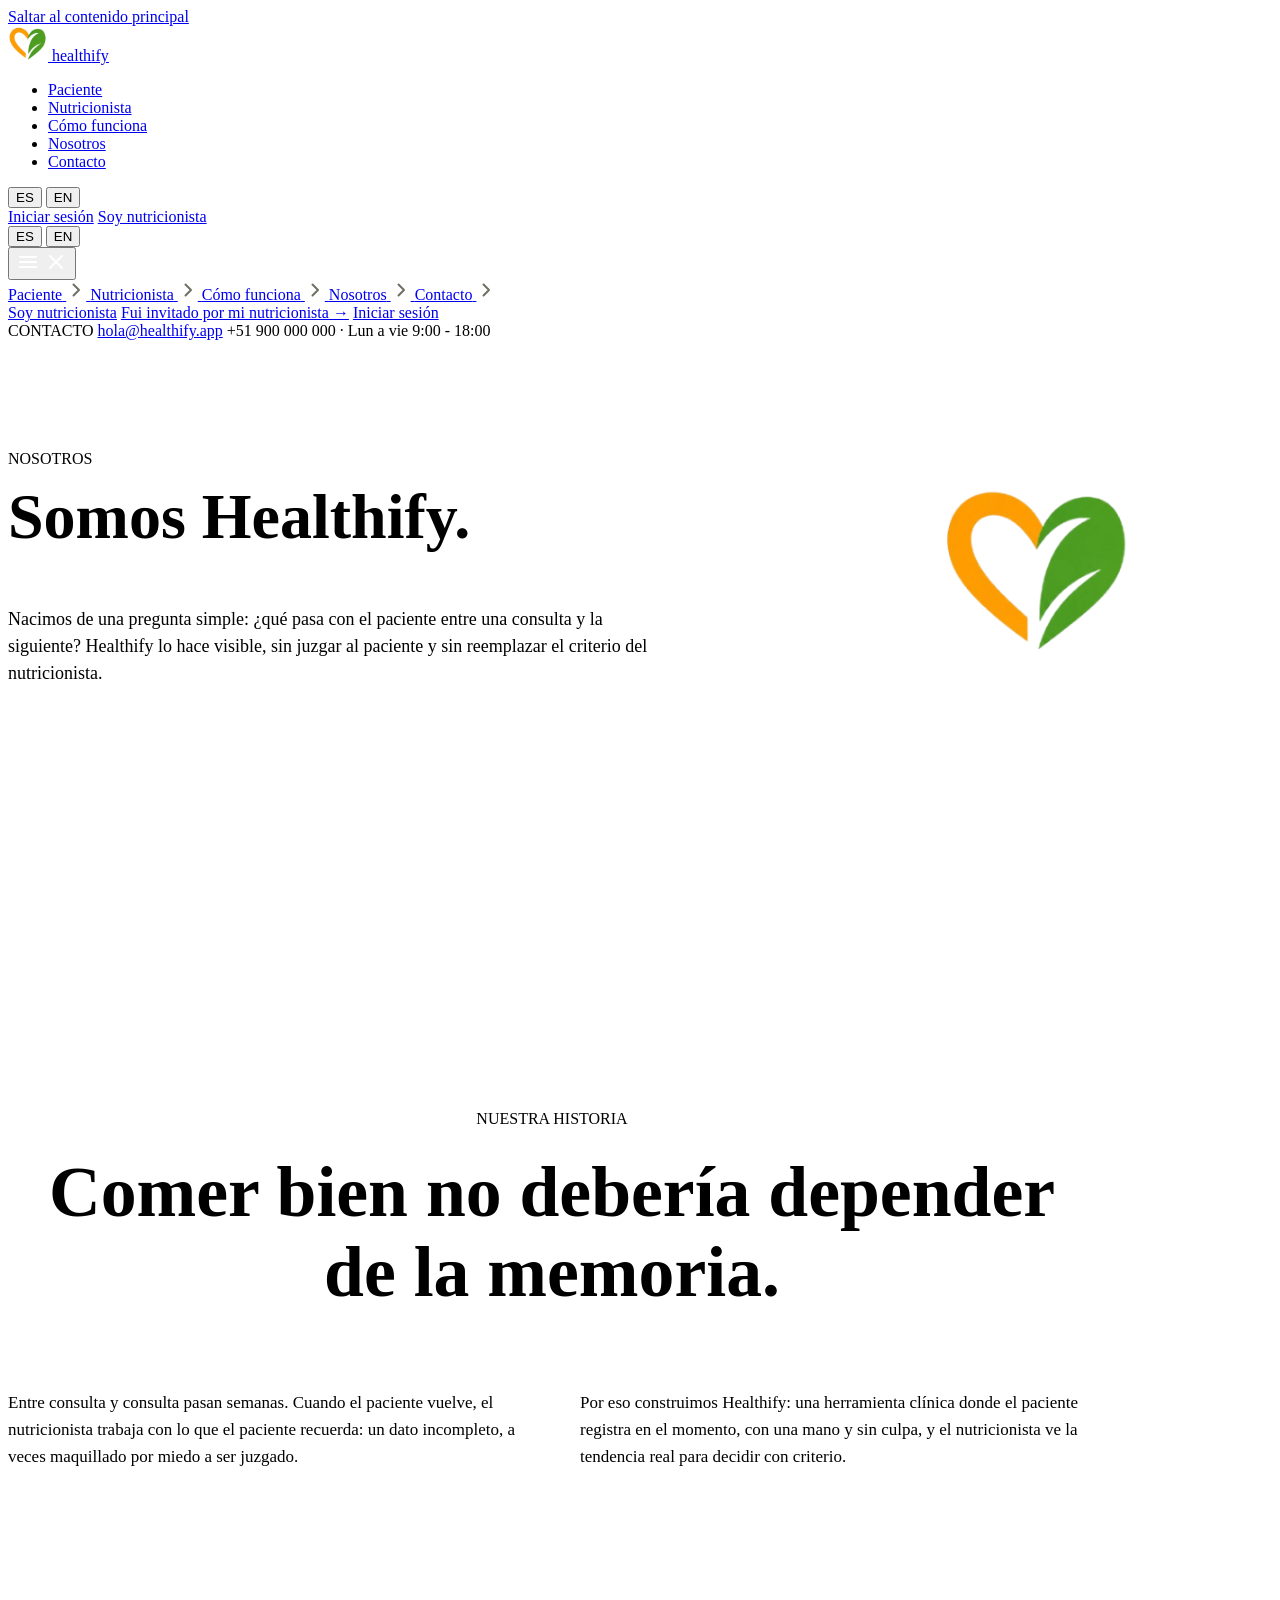
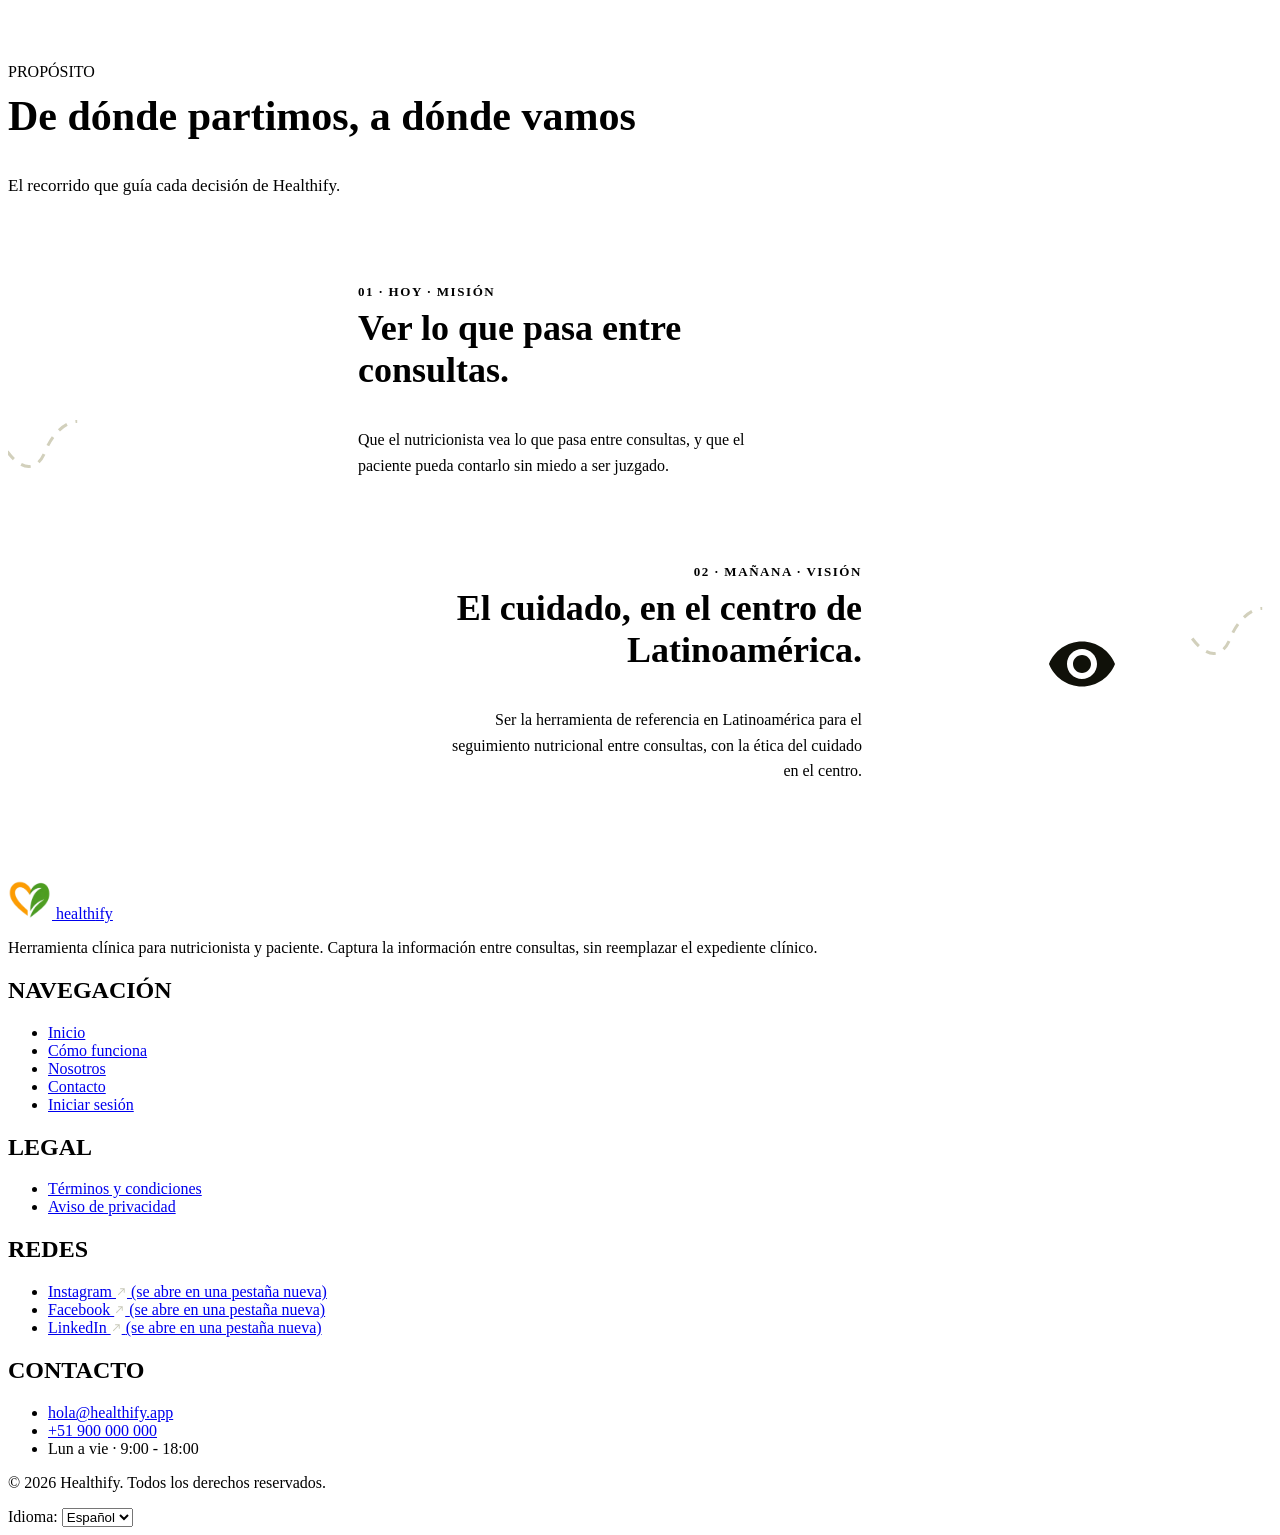
==== about-us.html @ 1eae4da4 "feat(about): add hero, story and purpose sections" ====
<!DOCTYPE html>
<html lang="es-419">
<head>
  <meta charset="UTF-8" />
  <meta name="viewport" content="width=device-width, initial-scale=1.0" />

  <title data-i18n="meta_title_about">Nosotros | Healthify</title>
  <meta name="description" content="Conoce Healthify: nuestra historia, misión, visión, los principios que nos guían y el equipo detrás de la herramienta de seguimiento nutricional entre consultas." />
  <meta name="keywords" content="Healthify, nutricionista, paciente, seguimiento nutricional, registro de comidas, registro por foto, autopesaje, expediente clínico, nutrición" />
  <meta name="author" content="Healthify Team" />
  <meta name="robots" content="index, follow" />
  <meta name="theme-color" content="#101109" />

  <meta property="og:title" content="Nosotros | Healthify" />
  <meta property="og:description" content="Conoce Healthify: nuestra historia, misión, visión, los principios que nos guían y el equipo detrás de la herramienta de seguimiento nutricional entre consultas." />
  <meta property="og:type" content="website" />
  <meta property="og:locale" content="es_419" />
  <meta property="og:locale:alternate" content="en_US" />
  <meta property="og:image" content="assets/images/og-image.jpg" />

  <meta name="twitter:card" content="summary_large_image" />
  <meta name="twitter:title" content="Nosotros | Healthify" />
  <meta name="twitter:description" content="Conoce Healthify: nuestra historia, misión, visión, los principios que nos guían y el equipo detrás de la herramienta de seguimiento nutricional entre consultas." />

  <link rel="icon" type="image/png" href="assets/images/favicon.png" />
  <link rel="preconnect" href="https://fonts.googleapis.com" />
  <link rel="preconnect" href="https://fonts.gstatic.com" crossorigin />
  <link rel="stylesheet" href="css/styles.css" />
</head>
<body class="page-about snap-page">

  <a class="skip-link" href="#main-content" data-i18n="skip_link">Saltar al contenido principal</a>

  <header class="site-header" role="banner">
    <nav class="navbar" aria-label="Navegación principal" data-i18n-aria="nav_main_aria">
      <div class="navbar__inner">
        <a class="brand" href="index.html" aria-label="Healthify, ir al inicio" data-i18n-aria="nav_home_aria">
          <img class="brand__logo" src="assets/images/logo.webp" alt="" width="40" height="35" />
          <span aria-hidden="true">health<span class="brand__accent">ify</span></span>
        </a>

        <div class="navbar__right">
          <ul class="navbar__links" role="list">
            <li><a href="index.html#paciente" data-i18n="nav_patient">Paciente</a></li>
            <li><a href="index.html#nutricionista" data-i18n="nav_nutritionist">Nutricionista</a></li>
            <li><a href="index.html#como-funciona" data-i18n="nav_how">Cómo funciona</a></li>
            <li><a href="about-us.html" class="active" aria-current="page" data-i18n="nav_about">Nosotros</a></li>
            <li><a href="contact.html" data-i18n="nav_contact">Contacto</a></li>
          </ul>
          <div class="lang-switch" role="group" aria-label="Idioma" data-i18n-aria="lang_switch_aria">
            <button class="lang-switch__opt" type="button" data-lang="es" lang="es" aria-pressed="true" aria-label="Español">ES</button>
            <button class="lang-switch__opt" type="button" data-lang="en" lang="en" aria-pressed="false" aria-label="English">EN</button>
          </div>
          <!-- TODO: replace href with the app login URL -->
          <a class="navbar__login" href="#iniciar-sesion" data-i18n="nav_login">Iniciar sesión</a>
          <a class="btn btn--primary btn--wide" href="contact.html?rol=nutricionista#formulario" data-i18n="nav_cta">Soy nutricionista</a>
        </div>

        <div class="lang-switch lang-switch--compact" role="group" aria-label="Idioma" data-i18n-aria="lang_switch_aria">
          <button class="lang-switch__opt" type="button" data-lang="es" lang="es" aria-pressed="true" aria-label="Español">ES</button>
          <button class="lang-switch__opt" type="button" data-lang="en" lang="en" aria-pressed="false" aria-label="English">EN</button>
        </div>

        <button class="navbar__toggle" type="button" aria-expanded="false" aria-controls="mobileMenu"
                aria-label="Abrir menú">
          <img class="icon-menu" src="assets/icons/menu.svg" alt="" width="24" height="24" />
          <img class="icon-close" src="assets/icons/close.svg" alt="" width="24" height="24" />
        </button>
      </div>
    </nav>

    <div class="mobile-menu" id="mobileMenu" aria-label="Menú de navegación" data-i18n-aria="menu_aria">
      <nav class="mobile-menu__nav">
        <a class="mobile-menu__link" href="index.html#paciente">
          <span data-i18n="nav_patient">Paciente</span>
          <img src="assets/icons/chevron-right.svg" alt="" width="20" height="20" />
        </a>
        <a class="mobile-menu__link" href="index.html#nutricionista">
          <span data-i18n="nav_nutritionist">Nutricionista</span>
          <img src="assets/icons/chevron-right.svg" alt="" width="20" height="20" />
        </a>
        <a class="mobile-menu__link" href="index.html#como-funciona">
          <span data-i18n="nav_how">Cómo funciona</span>
          <img src="assets/icons/chevron-right.svg" alt="" width="20" height="20" />
        </a>
        <a class="mobile-menu__link active" aria-current="page" href="about-us.html">
          <span data-i18n="nav_about">Nosotros</span>
          <img src="assets/icons/chevron-right.svg" alt="" width="20" height="20" />
        </a>
        <a class="mobile-menu__link" href="contact.html">
          <span data-i18n="nav_contact">Contacto</span>
          <img src="assets/icons/chevron-right.svg" alt="" width="20" height="20" />
        </a>
      </nav>

      <div class="mobile-menu__ctas">
        <a class="btn btn--primary btn--block" href="contact.html?rol=nutricionista#formulario" data-i18n="nav_cta">Soy nutricionista</a>
        <a class="btn btn--outline-light btn--block" href="index.html#paciente" data-i18n="nav_invited">Fui invitado por mi nutricionista →</a>
        <a class="btn btn--outline-light btn--block" href="#iniciar-sesion" data-i18n="nav_login">Iniciar sesión</a>
      </div>

      <div class="mobile-menu__spacer"></div>

      <div class="mobile-menu__contact">
        <span class="mobile-menu__contact-label" data-i18n="menu_contact">CONTACTO</span>
        <a class="mobile-menu__contact-email" href="mailto:hola@healthify.app">hola@healthify.app</a>
        <span class="mobile-menu__contact-meta" data-i18n="menu_contact_meta">+51 900 000 000 · Lun a vie 9:00 - 18:00</span>
      </div>
    </div>
  </header>

  <main id="main-content">

    <section class="page-hero about-hero snap-section" aria-labelledby="about-title">
      <div class="container">
        <span class="eyebrow eyebrow--lime" data-i18n="about_eyebrow">NOSOTROS</span>
        <h1 class="page-hero__title" id="about-title" data-i18n="about_title" data-i18n-html>Somos <span class="text-lime">Healthify.</span></h1>
        <p class="page-hero__lead" data-i18n="about_subtitle">Nacimos de una pregunta simple: ¿qué pasa con el paciente entre una consulta y la siguiente? Healthify lo hace visible, sin juzgar al paciente y sin reemplazar el criterio del nutricionista.</p>

        <div class="about-hero__visual" aria-hidden="true">
          <span class="circle about-hero__circle--lg"></span>
          <span class="circle about-hero__circle--sm"></span>
          <img class="about-hero__logo" src="assets/images/logo.webp" alt="" width="220" height="193" />
        </div>
      </div>
    </section>

    <section class="story snap-section" aria-labelledby="story-title">
      <div class="container story__inner">
        <span class="eyebrow" data-i18n="story_eyebrow">NUESTRA HISTORIA</span>
        <h2 class="story__title" id="story-title" data-i18n="story_title" data-i18n-html>Comer bien no debería depender de la <span class="text-green">memoria.</span></h2>
        <div class="story__text">
          <p data-i18n="story_p1">Entre consulta y consulta pasan semanas. Cuando el paciente vuelve, el nutricionista trabaja con lo que el paciente recuerda: un dato incompleto, a veces maquillado por miedo a ser juzgado.</p>
          <p data-i18n="story_p2">Por eso construimos Healthify: una herramienta clínica donde el paciente registra en el momento, con una mano y sin culpa, y el nutricionista ve la tendencia real para decidir con criterio.</p>
        </div>
      </div>
    </section>

    <section class="purpose snap-section" aria-labelledby="purpose-title">
      <div class="container">
        <span class="eyebrow" data-i18n="purpose_eyebrow">PROPÓSITO</span>
        <h2 class="purpose__title" id="purpose-title" data-i18n="purpose_title">De dónde partimos, a dónde vamos</h2>
        <p class="purpose__subtitle" data-i18n="purpose_subtitle">El recorrido que guía cada decisión de Healthify.</p>

        <div class="purpose__items">
          <article class="purpose-item purpose-item--mission">
            <div class="orbit orbit--mission" aria-hidden="true">
              <img class="orbit__path" src="assets/images/path-end.svg" alt="" width="72" height="48" />
              <span class="circle orbit__halo"></span>
              <span class="circle orbit__core"></span>
              <img class="orbit__icon" src="assets/icons/target.svg" alt="" width="72" height="72" />
              <span class="circle orbit__sat"></span>
              <span class="circle orbit__dot"></span>
            </div>
            <img class="purpose-item__illus-mobile" src="assets/images/mission.svg" alt="" width="150" height="150" />
            <div class="purpose-item__text">
              <span class="purpose-item__label" data-i18n="mission_label">01 · HOY · MISIÓN</span>
              <h3 data-i18n="mission_title">Ver lo que pasa entre consultas.</h3>
              <p data-i18n="mission_text">Que el nutricionista vea lo que pasa entre consultas, y que el paciente pueda contarlo sin miedo a ser juzgado.</p>
            </div>
          </article>

          <article class="purpose-item purpose-item--vision">
            <div class="purpose-item__text">
              <span class="purpose-item__label" data-i18n="vision_label">02 · MAÑANA · VISIÓN</span>
              <h3 data-i18n="vision_title">El cuidado, en el centro de Latinoamérica.</h3>
              <p data-i18n="vision_text">Ser la herramienta de referencia en Latinoamérica para el seguimiento nutricional entre consultas, con la ética del cuidado en el centro.</p>
            </div>
            <div class="orbit orbit--vision" aria-hidden="true">
              <img class="orbit__path" src="assets/images/path-end.svg" alt="" width="72" height="48" />
              <span class="circle orbit__halo"></span>
              <span class="circle orbit__core"></span>
              <img class="orbit__icon" src="assets/icons/eye.svg" alt="" width="72" height="72" />
              <span class="circle orbit__sat"></span>
              <span class="circle orbit__dot"></span>
              <span class="circle orbit__end"></span>
            </div>
            <img class="purpose-item__illus-mobile" src="assets/images/vision.svg" alt="" width="150" height="150" />
          </article>
        </div>
      </div>
    </section>


  <footer class="footer" role="contentinfo">
    <div class="container">
      <div class="footer__main">

        <div class="footer__brand">
          <a class="brand" href="index.html" aria-label="Healthify, ir al inicio" data-i18n-aria="nav_home_aria">
            <img class="brand__logo" src="assets/images/logo.webp" alt="" width="44" height="39" />
            <span aria-hidden="true">health<span class="brand__accent">ify</span></span>
          </a>
          <p class="footer__tagline" data-i18n="footer_tagline">Herramienta clínica para nutricionista y paciente. Captura la información entre consultas, sin reemplazar el expediente clínico.</p>
        </div>

        <nav class="footer__col" aria-labelledby="footer-nav-title">
          <h2 id="footer-nav-title" data-i18n="footer_nav">NAVEGACIÓN</h2>
          <ul role="list">
            <li><a href="index.html" data-i18n="footer_home">Inicio</a></li>
            <li><a href="index.html#como-funciona" data-i18n="nav_how">Cómo funciona</a></li>
            <li><a href="about-us.html" data-i18n="nav_about">Nosotros</a></li>
            <li><a href="contact.html" data-i18n="nav_contact">Contacto</a></li>
            <li><a href="#iniciar-sesion" data-i18n="nav_login">Iniciar sesión</a></li>
          </ul>
        </nav>

        <nav class="footer__col" aria-labelledby="footer-legal-title">
          <h2 id="footer-legal-title" data-i18n="footer_legal">LEGAL</h2>
          <ul role="list">
            <li><a href="terms.html" data-i18n="footer_terms">Términos y condiciones</a></li>
            <li><a href="terms.html#privacidad" data-i18n="footer_privacy">Aviso de privacidad</a></li>
          </ul>
        </nav>

        <div class="footer__col">
          <h2 id="footer-social-title" data-i18n="footer_social">REDES</h2>
          <ul role="list" aria-labelledby="footer-social-title">
            <li>
              <a href="https://www.instagram.com/" target="_blank" rel="noopener noreferrer">
                Instagram <img src="assets/icons/external.svg" alt="" width="11" height="11" />
                <span class="sr-only" data-i18n="new_tab">(se abre en una pestaña nueva)</span>
              </a>
            </li>
            <li>
              <a href="https://www.facebook.com/" target="_blank" rel="noopener noreferrer">
                Facebook <img src="assets/icons/external.svg" alt="" width="11" height="11" />
                <span class="sr-only" data-i18n="new_tab">(se abre en una pestaña nueva)</span>
              </a>
            </li>
            <li>
              <a href="https://www.linkedin.com/" target="_blank" rel="noopener noreferrer">
                LinkedIn <img src="assets/icons/external.svg" alt="" width="11" height="11" />
                <span class="sr-only" data-i18n="new_tab">(se abre en una pestaña nueva)</span>
              </a>
            </li>
          </ul>
        </div>

        <div class="footer__col">
          <h2 id="footer-contact-title" data-i18n="footer_contact">CONTACTO</h2>
          <ul role="list" aria-labelledby="footer-contact-title">
            <li><a href="mailto:hola@healthify.app">hola@healthify.app</a></li>
            <li><a href="tel:+51900000000">+51 900 000 000</a></li>
            <li class="is-muted" data-i18n="footer_hours">Lun a vie · 9:00 - 18:00</li>
          </ul>
        </div>

      </div>

      <div class="footer__bottom">
        <p class="footer__copy" data-i18n="footer_copy">© 2026 Healthify. Todos los derechos reservados.</p>
        <label class="lang-picker">
          <span data-i18n="footer_lang">Idioma:</span>
          <select class="lang-select" aria-label="Seleccionar idioma" data-i18n-aria="lang_select_aria">
            <option value="es" lang="es">Español</option>
            <option value="en" lang="en">English</option>
          </select>
        </label>
      </div>
    </div>
  </footer>

  <script src="js/i18n.js"></script>
  <script src="js/main.js"></script>
</body>
</html>
---- css/styles.css ----
.page-hero {
  position: relative;
  overflow: hidden;
  background: var(--color-ink);
}
.page-hero .container { position: relative; }

.page-hero__title {
  margin-top: 14px;
  font-size: 64px;
  line-height: 1.1;
  color: var(--color-white);
}
.page-hero__lead {
  margin-top: 36px;
  font-size: 18px;
  line-height: 1.5;
  color: var(--color-lighter);
}

.about-hero .container { min-height: 500px; padding-top: 110px; padding-bottom: 64px; }
.about-hero .page-hero__lead { max-width: 640px; }
.about-hero__visual {
  position: absolute;
  top: 40px;
  right: calc(var(--gutter) - 50px);
  width: 470px;
  height: 420px;
}
.about-hero__circle--lg { left: 0; top: 0; width: 420px; height: 420px; background: var(--lime-12); }
.about-hero__circle--sm { left: 310px; top: 260px; width: 160px; height: 160px; background: rgba(245, 166, 35, .9); }
.about-hero__logo {
  position: absolute;
  left: 100px;
  top: 114px;
  width: 220px;
  height: 193px;
  object-fit: contain;
}

.story { background: var(--color-cream); padding: 96px 0; }
.story__inner { max-width: 1088px; text-align: center; }
.story__title {
  margin-top: 24px;
  font-size: clamp(44px, 5.6vw, 80px);
  line-height: 1.12;
  color: var(--color-heading);
}
.text-green { color: var(--color-green); }
.story__text {
  display: grid;
  grid-template-columns: repeat(2, minmax(0, 1fr));
  gap: 56px;
  margin-top: 40px;
  text-align: left;
}
.story__text p {
  font-size: 17px;
  line-height: 27px;
  color: var(--color-text);
}

.purpose { background: var(--color-cream); padding: 80px 0 80px; overflow-x: clip; }
.purpose__title {
  margin-top: 10px;
  font-size: 42px;
  line-height: 1.2;
  color: var(--color-heading);
}
.purpose__subtitle {
  margin-top: 8px;
  font-size: 17px;
  line-height: normal;
  color: var(--color-text);
}

.purpose__items { margin-top: 58px; }

.purpose-item {
  display: grid;
  align-items: start;
}
.purpose-item--mission { grid-template-columns: 260px minmax(0, 440px); column-gap: 50px; }
.purpose-item--vision {
  grid-template-columns: minmax(0, 1fr) 260px;
  column-gap: 90px;
  margin-top: 20px;
}
.purpose-item--vision .purpose-item__text { justify-self: end; max-width: 460px; text-align: right; }

.purpose-item__text { padding-top: 30px; }
.purpose-item__label {
  display: block;
  font-size: 13px;
  font-weight: 700;
  letter-spacing: .12em;
  line-height: normal;
  color: var(--color-orange-text);
}
.purpose-item--vision .purpose-item__label { color: var(--color-green); }
.purpose-item__text h3 {
  margin-top: 8px;
  font-size: 36px;
  line-height: 1.15;
  color: var(--color-heading);
}
.purpose-item__text p {
  max-width: 420px;
  margin-top: 10px;
  font-size: 16px;
  line-height: 1.6;
  color: var(--color-text);
}
.purpose-item--vision .purpose-item__text p { margin-left: auto; }

.orbit {
  position: relative;
  width: 260px;
  height: 260px;
}
.orbit__halo { inset: 0; }
.orbit__core { left: 50px; top: 50px; width: 160px; height: 160px; }
.orbit__icon { position: absolute; left: 94px; top: 94px; width: 72px; height: 72px; }
.orbit__sat  { left: 200px; top: 14px; width: 48px; height: 48px; }
.orbit__dot  { width: 30px; height: 30px; background: var(--color-ink); }
.orbit__path { position: absolute; width: 72px; height: 48px; }

.orbit--mission .orbit__halo { background: var(--orange-18); }
.orbit--mission .orbit__core { background: var(--color-orange); }
.orbit--mission .orbit__sat  { background: var(--color-lime); }
.orbit--mission .orbit__dot  { left: -56px; top: 197px; }
.orbit--mission .orbit__path { left: -42px; top: 166px; }

.orbit--vision .orbit__halo { background: var(--lime-18); }
.orbit--vision .orbit__core { background: var(--color-lime); }
.orbit--vision .orbit__sat  { background: var(--color-orange); }
.orbit--vision .orbit__dot  { left: -6px; top: 200px; }
.orbit--vision .orbit__path { left: 239px; top: 73px; }
.orbit--vision .orbit__end  { left: 296px; top: 70px; width: 20px; height: 20px; background: var(--color-green); }

.purpose-item__illus-mobile { display: none; width: 150px; height: 150px; }

@media (max-width: 1400px) {
  .hero__visual { transform: scale(.9); right: 0; }
  .about-hero__visual { transform: scale(.9); transform-origin: top right; right: 0; }
  .purpose-item--mission { padding-left: 40px; }
  .purpose-item--vision { padding-right: 60px; }
}
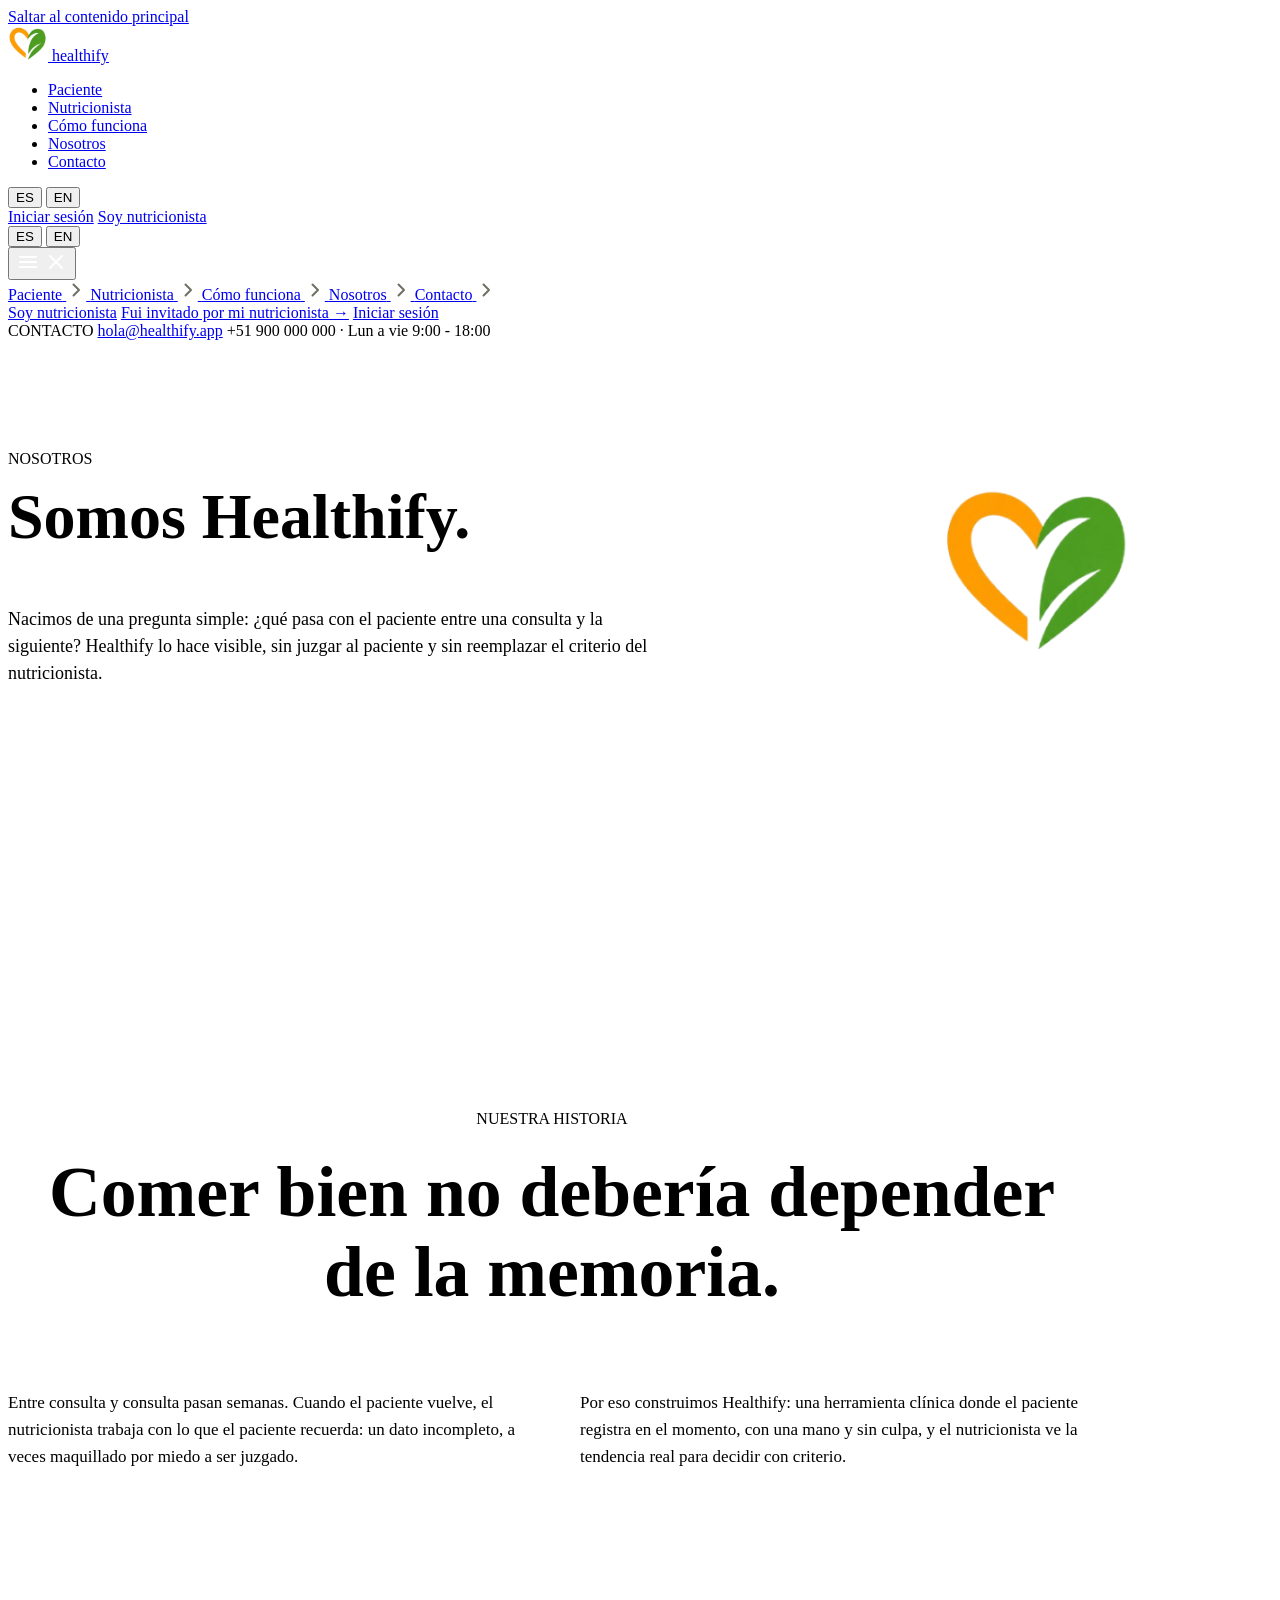
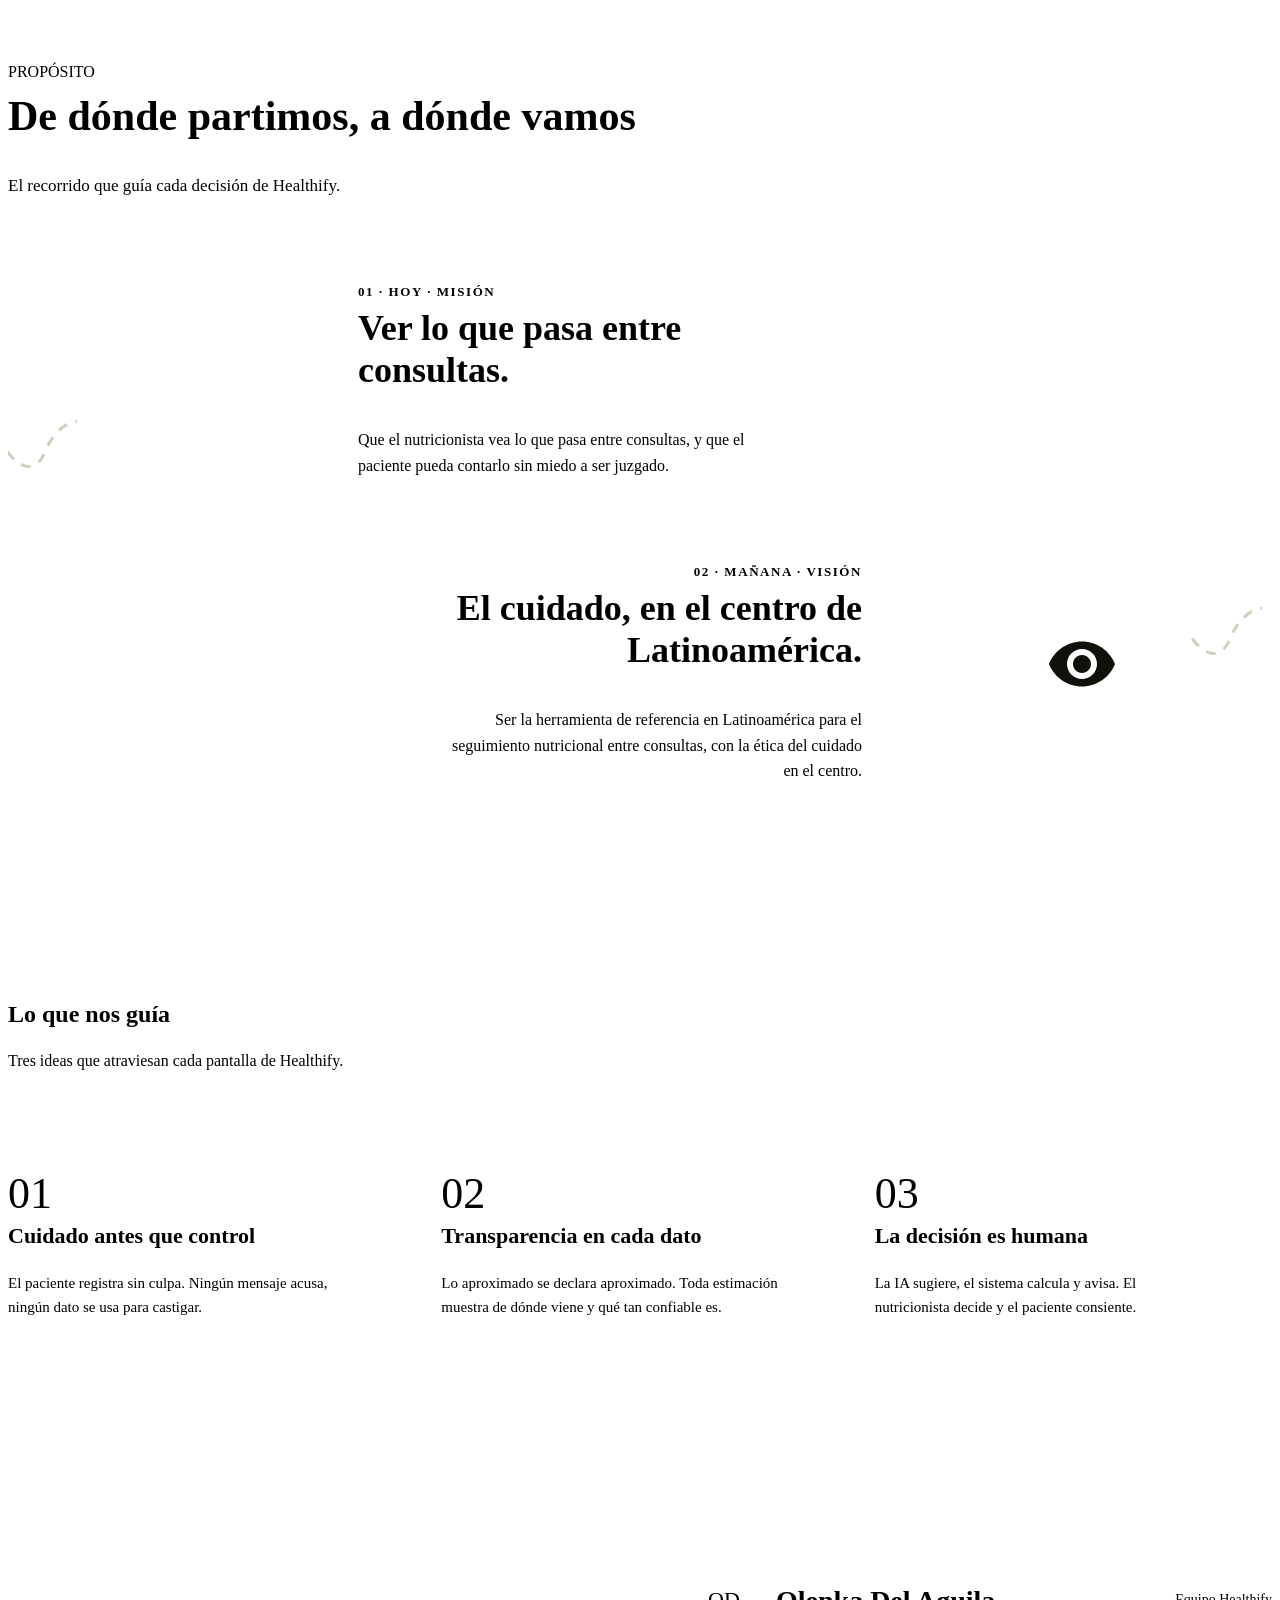
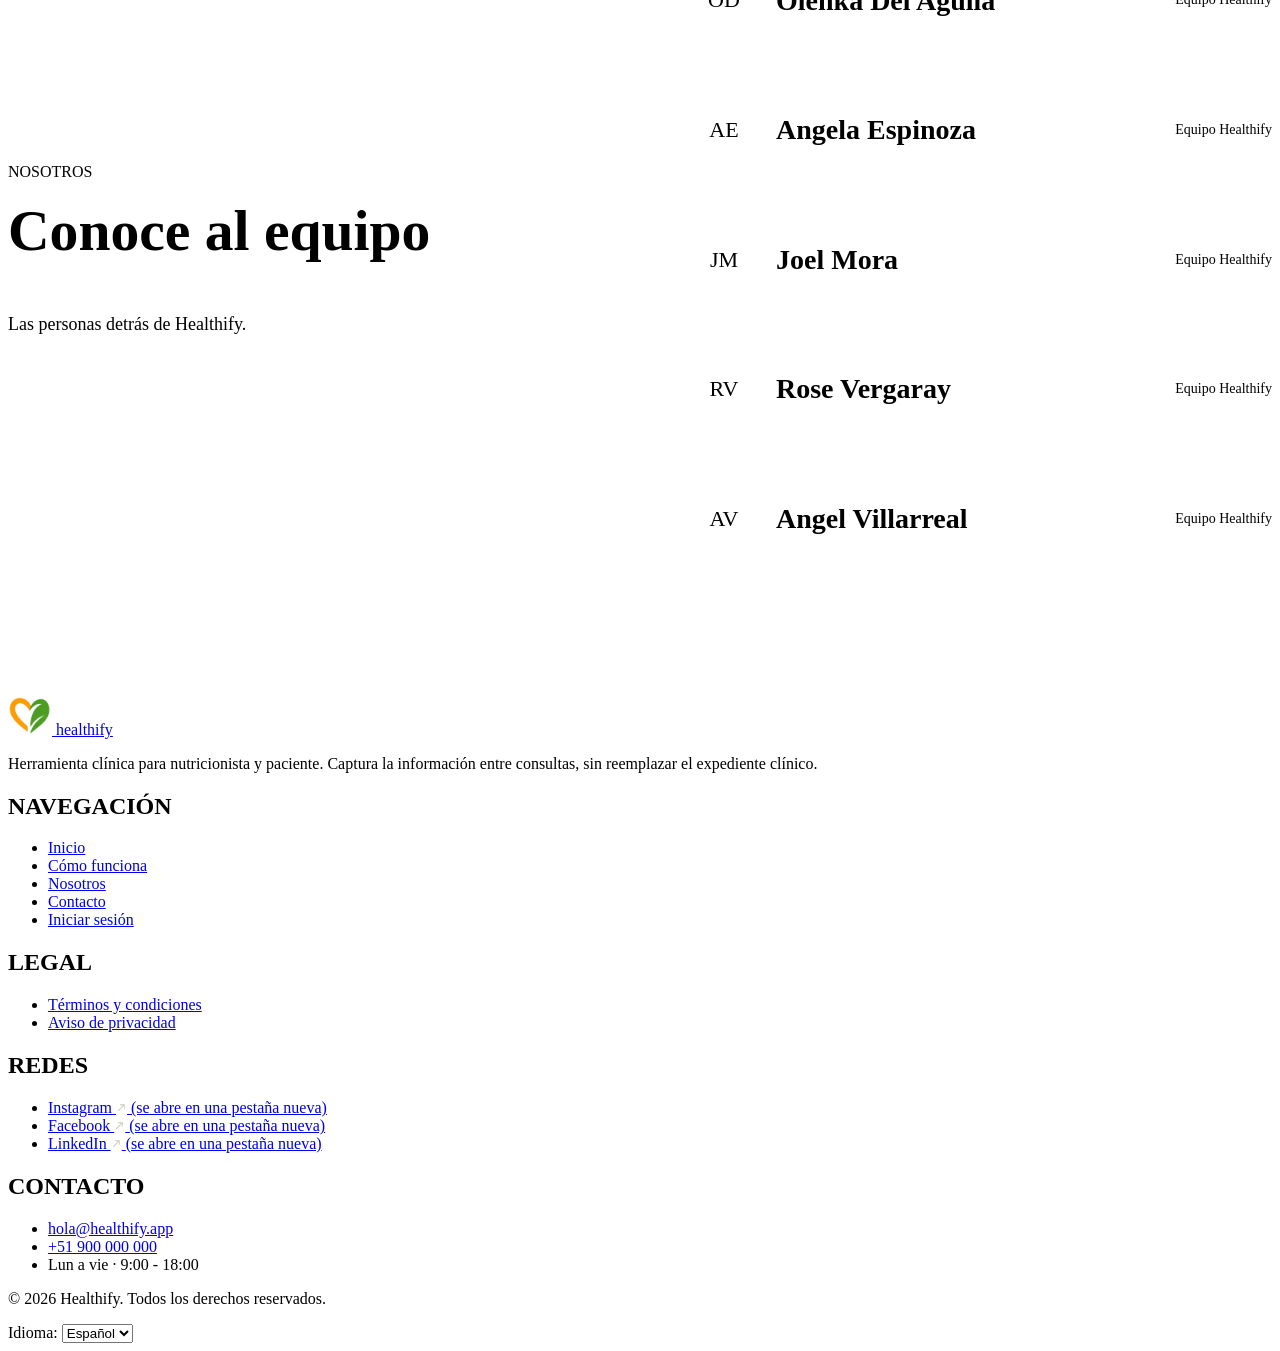
==== commit 492145a1: "feat(about): add values and team sections" ====
--- a/about-us.html
+++ b/about-us.html
@@ -178,6 +178,78 @@
             <img class="purpose-item__illus-mobile" src="assets/images/vision.svg" alt="" width="150" height="150" />
           </article>
         </div>
+      </div>
+    </section>
+
+    <section class="values snap-section" aria-labelledby="values-title">
+      <div class="container">
+        <h2 class="section-heading" id="values-title" data-i18n="values_title">Lo que nos guía</h2>
+        <p class="section-lead" data-i18n="values_subtitle">Tres ideas que atraviesan cada pantalla de Healthify.</p>
+
+        <div class="values__grid">
+          <article class="value">
+            <span class="value__number" aria-hidden="true">01</span>
+            <h3 data-i18n="value1_title">Cuidado antes que control</h3>
+            <p data-i18n="value1_desc">El paciente registra sin culpa. Ningún mensaje acusa, ningún dato se usa para castigar.</p>
+          </article>
+          <article class="value">
+            <span class="value__number" aria-hidden="true">02</span>
+            <h3 data-i18n="value2_title">Transparencia en cada dato</h3>
+            <p data-i18n="value2_desc">Lo aproximado se declara aproximado. Toda estimación muestra de dónde viene y qué tan confiable es.</p>
+          </article>
+          <article class="value">
+            <span class="value__number" aria-hidden="true">03</span>
+            <h3 data-i18n="value3_title">La decisión es humana</h3>
+            <p data-i18n="value3_desc">La IA sugiere, el sistema calcula y avisa. El nutricionista decide y el paciente consiente.</p>
+          </article>
+        </div>
+      </div>
+    </section>
+
+    <section class="team snap-section" aria-labelledby="team-title">
+      <div class="container team__layout">
+        <div class="team__intro">
+          <span class="eyebrow" data-i18n="team_eyebrow">NOSOTROS</span>
+          <h2 class="team__title" id="team-title" data-i18n="team_title">Conoce al equipo</h2>
+          <p class="team__lead" data-i18n="team_subtitle">Las personas detrás de Healthify.</p>
+        </div>
+        <ul class="team__list" role="list">
+          <li class="member-row">
+            <span class="member-row__avatar member-row__avatar--green" aria-hidden="true">OD</span>
+            <div class="member-row__info">
+              <h3>Olenka Del Aguila</h3>
+              <p data-i18n="team_role">Equipo Healthify</p>
+            </div>
+          </li>
+          <li class="member-row">
+            <span class="member-row__avatar member-row__avatar--orange" aria-hidden="true">AE</span>
+            <div class="member-row__info">
+              <h3>Angela Espinoza</h3>
+              <p data-i18n="team_role">Equipo Healthify</p>
+            </div>
+          </li>
+          <li class="member-row">
+            <span class="member-row__avatar member-row__avatar--ink" aria-hidden="true">JM</span>
+            <div class="member-row__info">
+              <h3>Joel Mora</h3>
+              <p data-i18n="team_role">Equipo Healthify</p>
+            </div>
+          </li>
+          <li class="member-row">
+            <span class="member-row__avatar member-row__avatar--lime" aria-hidden="true">RV</span>
+            <div class="member-row__info">
+              <h3>Rose Vergaray</h3>
+              <p data-i18n="team_role">Equipo Healthify</p>
+            </div>
+          </li>
+          <li class="member-row">
+            <span class="member-row__avatar member-row__avatar--green" aria-hidden="true">AV</span>
+            <div class="member-row__info">
+              <h3>Angel Villarreal</h3>
+              <p data-i18n="team_role">Equipo Healthify</p>
+            </div>
+          </li>
+        </ul>
       </div>
     </section>
 
--- a/css/styles.css
+++ b/css/styles.css
@@ -140,9 +140,114 @@
 
 .purpose-item__illus-mobile { display: none; width: 150px; height: 150px; }
 
+.values { background: var(--color-ink); padding: 96px 0 90px; }
+.values .section-heading { color: var(--color-white); line-height: 1.5; }
+.values .section-lead { margin-top: 3px; line-height: normal; color: var(--color-light); }
+
+.values__grid {
+  display: grid;
+  grid-template-columns: repeat(3, minmax(0, 1fr));
+  gap: 36px;
+  margin-top: 69px;
+}
+.value {
+  padding-top: 29px;
+  border-top: 1px solid var(--color-border-dark);
+}
+.value__number {
+  display: block;
+  font-family: var(--font-heading);
+  font-size: 44px;
+  line-height: normal;
+  color: var(--color-orange);
+}
+.value h3 {
+  margin-top: 4px;
+  font-size: 22px;
+  color: var(--color-lime);
+}
+.value p {
+  max-width: 340px;
+  margin-top: 13px;
+  font-size: 15px;
+  line-height: 1.6;
+  color: var(--color-lighter);
+}
+
+.team { background: var(--color-cream); padding: 96px 0; }
+.team__layout {
+  display: grid;
+  grid-template-columns: minmax(0, 480px) minmax(0, 620px);
+  justify-content: space-between;
+  align-items: center;
+  gap: 40px 60px;
+}
+.team__title {
+  margin-top: 18px;
+  font-size: clamp(44px, 4.5vw, 64px);
+  line-height: 1.12;
+  color: var(--color-heading);
+}
+.team__lead {
+  margin-top: 18px;
+  font-size: 18px;
+  line-height: 27px;
+  color: var(--color-text);
+}
+.member-row {
+  display: flex;
+  align-items: center;
+  gap: 20px;
+  padding: 20px 0;
+  border-bottom: 1px solid var(--color-border-card);
+}
+.member-row:first-child { border-top: 1px solid var(--color-border-card); }
+.member-row__avatar {
+  display: grid;
+  place-items: center;
+  width: 64px;
+  height: 64px;
+  flex-shrink: 0;
+  border-radius: 50%;
+  font-family: var(--font-heading);
+  font-size: 22px;
+  line-height: 1;
+}
+.member-row__avatar--green  { background: var(--color-green);  color: var(--color-white); }
+.member-row__avatar--orange { background: var(--color-orange); color: var(--color-ink); }
+.member-row__avatar--ink    { background: var(--color-ink);    color: var(--color-lime); }
+.member-row__avatar--lime   { background: var(--color-lime);   color: var(--color-ink); }
+.member-row__info { display: flex; flex: 1; align-items: center; justify-content: space-between; gap: 4px 16px; flex-wrap: wrap; }
+.member-row h3 { font-size: 28px; line-height: 1.2; color: var(--color-heading); }
+.member-row p { font-size: 14px; color: var(--color-muted); }
+
 @media (max-width: 1400px) {
   .hero__visual { transform: scale(.9); right: 0; }
   .about-hero__visual { transform: scale(.9); transform-origin: top right; right: 0; }
   .purpose-item--mission { padding-left: 40px; }
   .purpose-item--vision { padding-right: 60px; }
 }
+@media (max-width: 900px) {
+
+  .faq__layout {
+    grid-template-columns: minmax(0, 1fr);
+    grid-template-areas: "intro" "list" "help";
+    grid-template-rows: auto;
+  }
+  .faq__list { margin-top: 32px; }
+  .faq__subtitle { max-width: 560px; }
+  .faq__filters { flex-wrap: wrap; width: auto; }
+  .help-card { max-width: 480px; margin-top: 24px; }
+
+  .purpose-item--mission,
+  .purpose-item--vision { grid-template-columns: minmax(0, 1fr); row-gap: 8px; }
+  .purpose-item--vision .purpose-item__text { justify-self: start; text-align: left; order: 2; }
+  .purpose-item--vision .purpose-item__text p { margin-left: 0; }
+  .purpose-item--vision { margin-top: 48px; }
+  .purpose-item--mission, .purpose-item--vision { padding: 0; }
+  .orbit { display: none; }
+  .purpose-item__illus-mobile { display: block; }
+  .purpose-item__text { padding-top: 12px; }
+
+  .values__grid { grid-template-columns: minmax(0, 1fr); gap: 32px; margin-top: 36px; }
+}
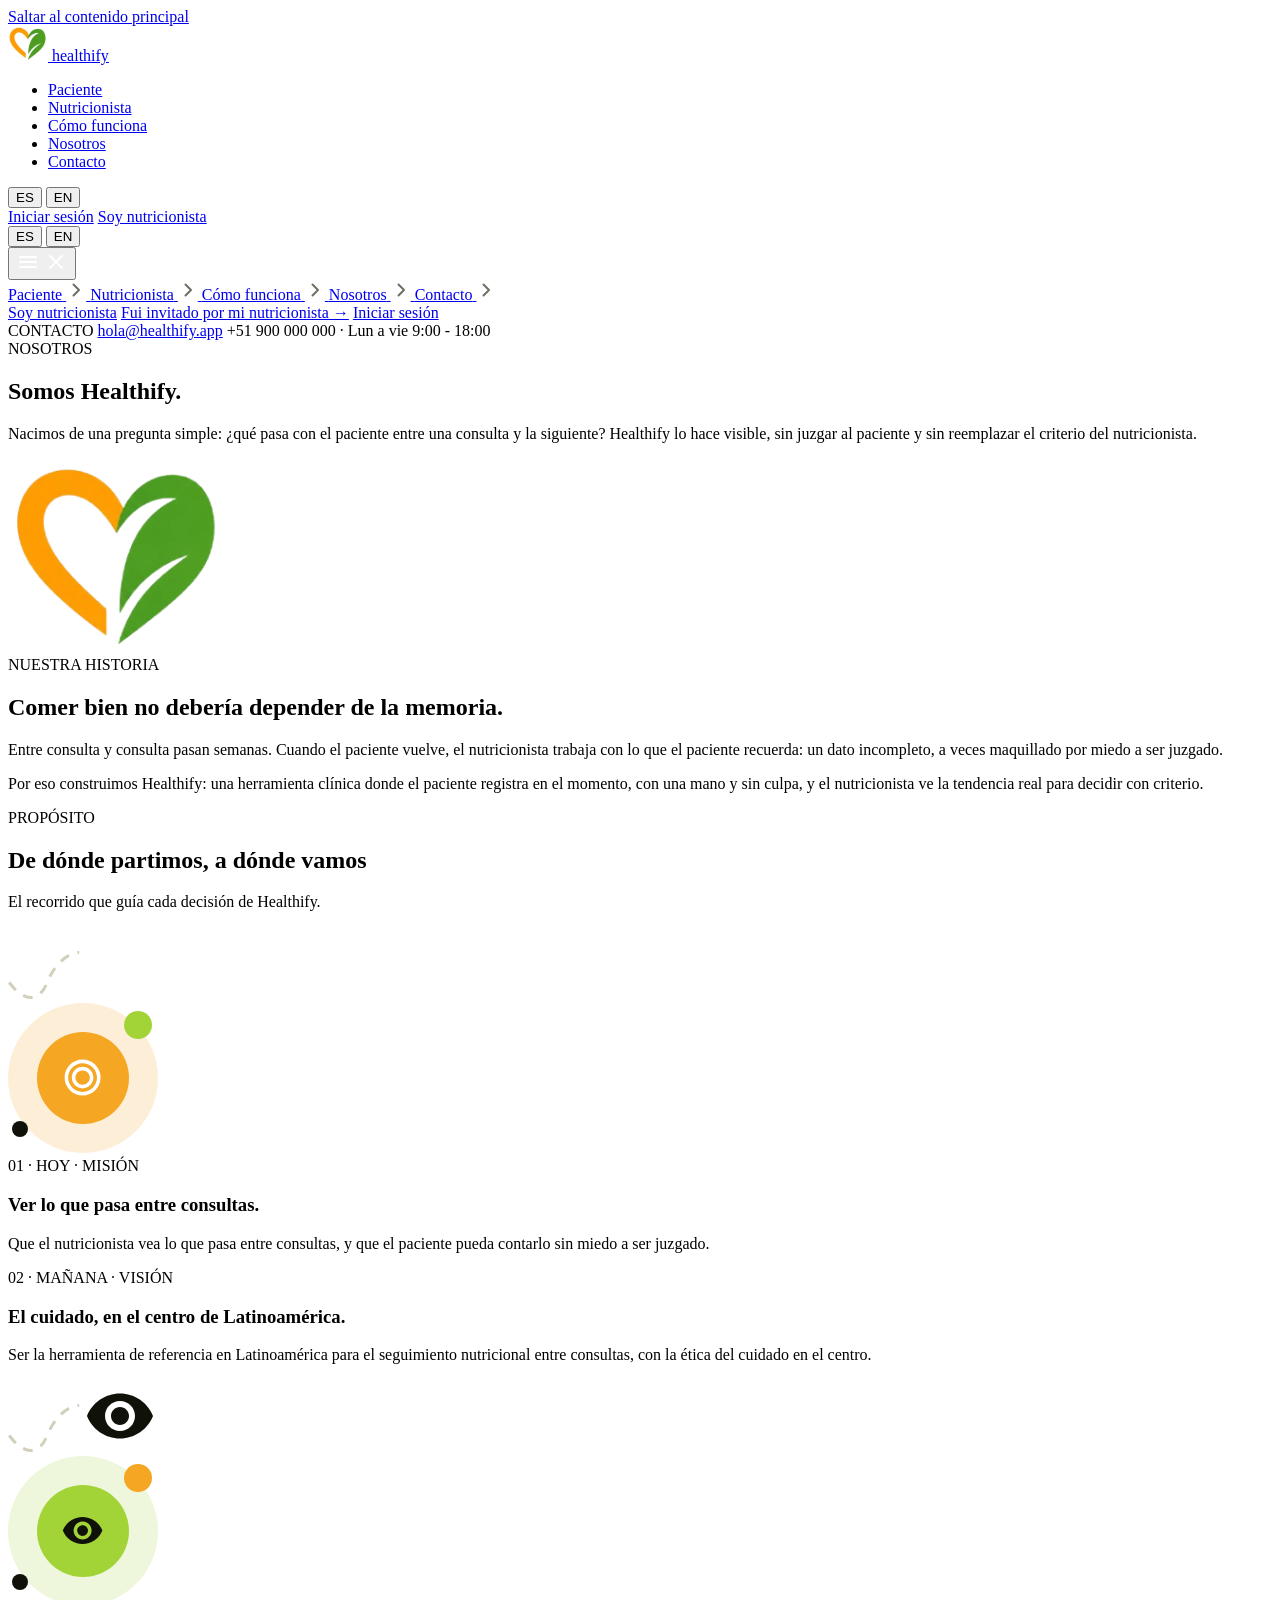
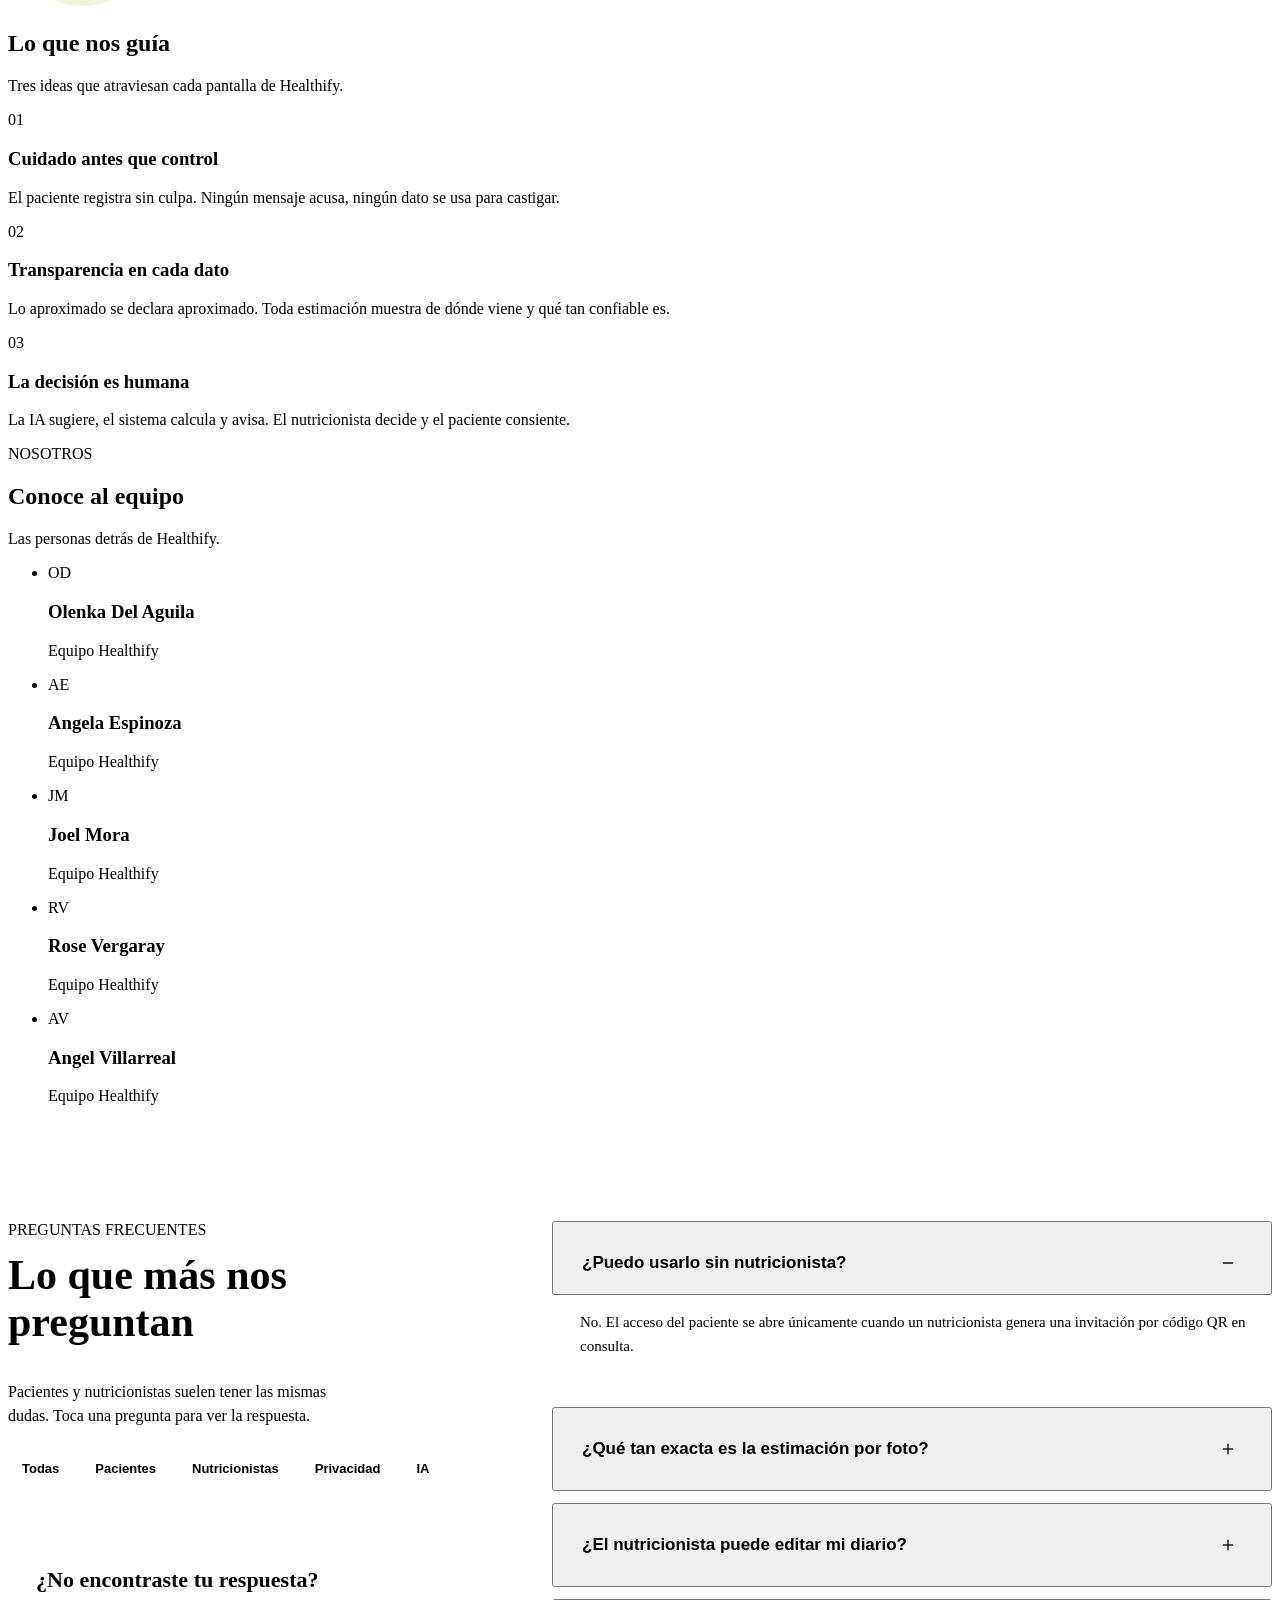
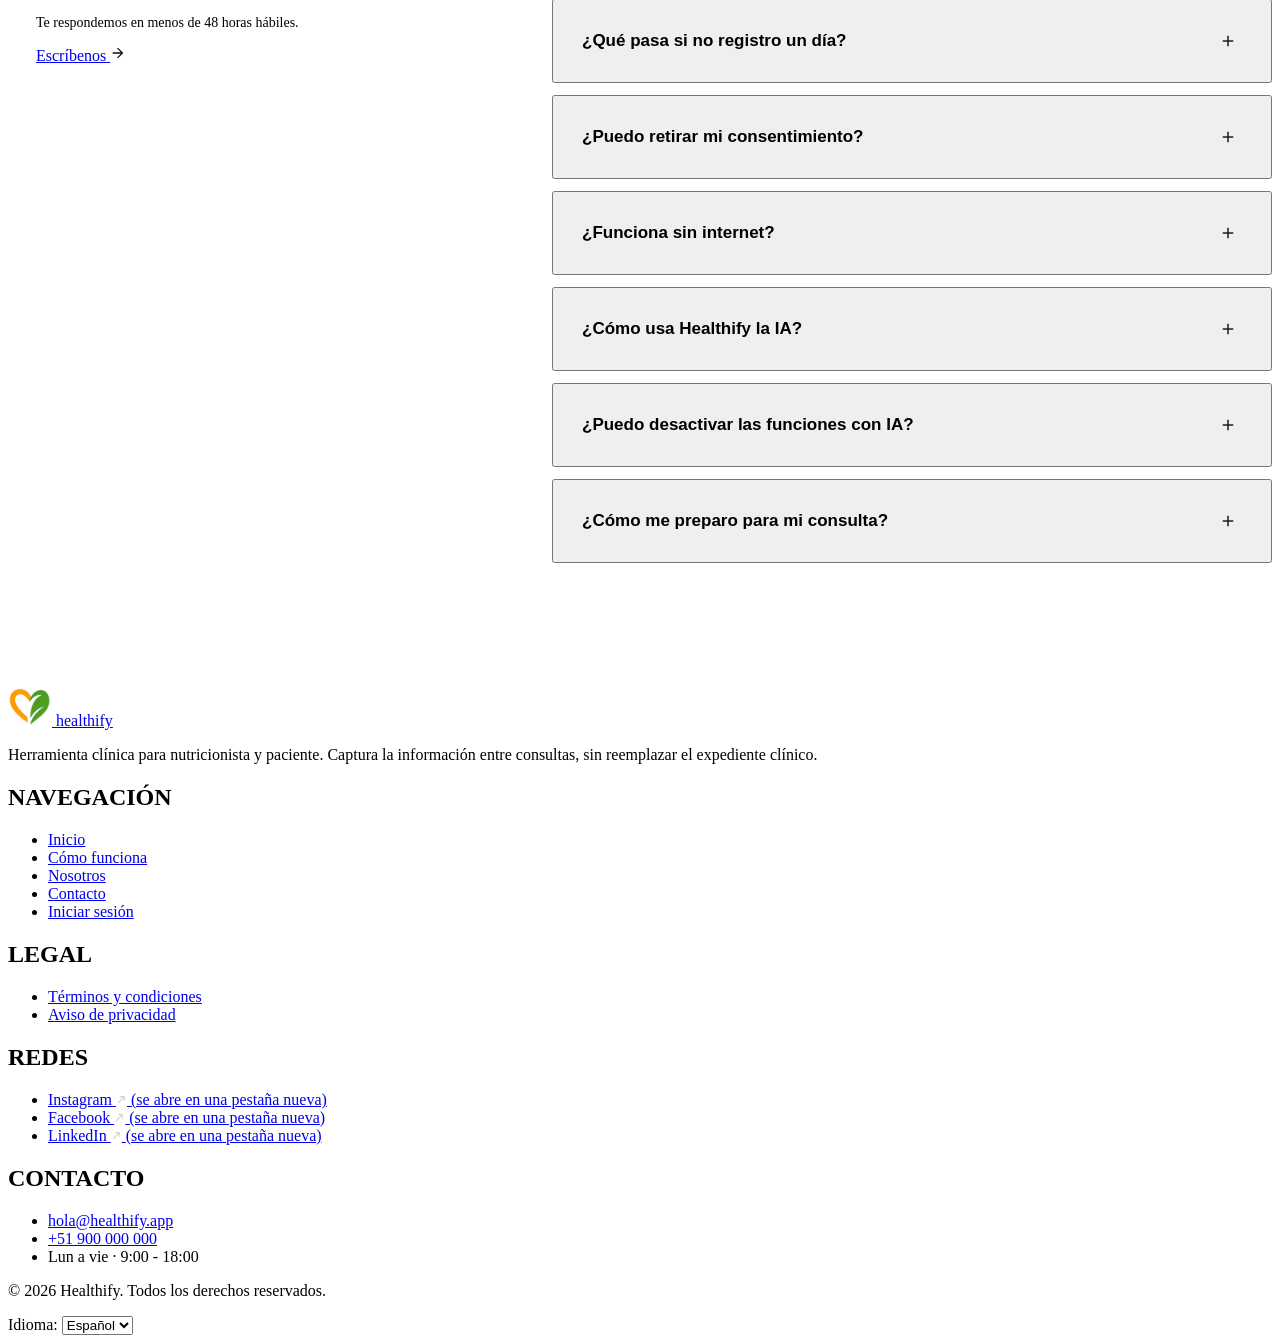
==== commit 3b89f330: "feat(about): add FAQ section" ====
--- a/about-us.html
+++ b/about-us.html
@@ -253,6 +253,167 @@
       </div>
     </section>
 
+    <section class="faq snap-section" id="preguntas" aria-labelledby="faq-title">
+      <div class="container faq__layout">
+
+        <div class="faq__intro">
+          <span class="eyebrow" data-i18n="faq_eyebrow">PREGUNTAS FRECUENTES</span>
+          <h2 class="faq__title" id="faq-title" data-i18n="faq_title">Lo que más nos preguntan</h2>
+          <p class="faq__subtitle" data-i18n="faq_subtitle">Pacientes y nutricionistas suelen tener las mismas dudas. Toca una pregunta para ver la respuesta.</p>
+
+          <div class="faq__filters" role="group" aria-label="Filtrar preguntas por tema" data-i18n-aria="faq_filters_aria">
+            <button class="filter-chip is-active" type="button" data-filter="all" aria-pressed="true" data-i18n="faq_filter_all">Todas</button>
+            <button class="filter-chip" type="button" data-filter="pacientes" aria-pressed="false" data-i18n="faq_filter_patients">Pacientes</button>
+            <button class="filter-chip" type="button" data-filter="nutricionistas" aria-pressed="false" data-i18n="faq_filter_nutri">Nutricionistas</button>
+            <button class="filter-chip" type="button" data-filter="privacidad" aria-pressed="false" data-i18n="faq_filter_privacy">Privacidad</button>
+            <button class="filter-chip" type="button" data-filter="ia" aria-pressed="false" data-i18n="faq_filter_ai">IA</button>
+          </div>
+        </div>
+
+        <div class="faq__list" role="list">
+          <div class="faq-item is-open" role="listitem" data-category="pacientes">
+            <button class="faq-item__question" type="button" id="faq-q1" aria-expanded="true" aria-controls="faq-a1">
+              <span data-i18n="faq1_q">¿Puedo usarlo sin nutricionista?</span>
+              <span class="faq-item__toggle" aria-hidden="true">
+                <img class="icon-plus" src="assets/icons/plus.svg" alt="" width="18" height="18" />
+                <img class="icon-minus" src="assets/icons/minus.svg" alt="" width="18" height="18" />
+              </span>
+            </button>
+            <div class="faq-item__answer" id="faq-a1" role="region" aria-labelledby="faq-q1">
+              <div class="faq-item__answer-inner">
+                <p data-i18n="faq1_a">No. El acceso del paciente se abre únicamente cuando un nutricionista genera una invitación por código QR en consulta.</p>
+              </div>
+            </div>
+          </div>
+          <div class="faq-item" role="listitem" data-category="pacientes">
+            <button class="faq-item__question" type="button" id="faq-q2" aria-expanded="false" aria-controls="faq-a2">
+              <span data-i18n="faq2_q">¿Qué tan exacta es la estimación por foto?</span>
+              <span class="faq-item__toggle" aria-hidden="true">
+                <img class="icon-plus" src="assets/icons/plus.svg" alt="" width="18" height="18" />
+                <img class="icon-minus" src="assets/icons/minus.svg" alt="" width="18" height="18" />
+              </span>
+            </button>
+            <div class="faq-item__answer" id="faq-a2" role="region" aria-labelledby="faq-q2">
+              <div class="faq-item__answer-inner">
+                <p data-i18n="faq2_a">Es una aproximación y siempre se muestra con su nivel de confianza. Puedes confirmarla, ajustar la porción o registrar a mano en su lugar.</p>
+              </div>
+            </div>
+          </div>
+          <div class="faq-item" role="listitem" data-category="nutricionistas privacidad">
+            <button class="faq-item__question" type="button" id="faq-q3" aria-expanded="false" aria-controls="faq-a3">
+              <span data-i18n="faq3_q">¿El nutricionista puede editar mi diario?</span>
+              <span class="faq-item__toggle" aria-hidden="true">
+                <img class="icon-plus" src="assets/icons/plus.svg" alt="" width="18" height="18" />
+                <img class="icon-minus" src="assets/icons/minus.svg" alt="" width="18" height="18" />
+              </span>
+            </button>
+            <div class="faq-item__answer" id="faq-a3" role="region" aria-labelledby="faq-q3">
+              <div class="faq-item__answer-inner">
+                <p data-i18n="faq3_a">No. Tu nutricionista puede leer lo que registras, pero nunca escribir ni corregir tu diario.</p>
+              </div>
+            </div>
+          </div>
+          <div class="faq-item" role="listitem" data-category="pacientes">
+            <button class="faq-item__question" type="button" id="faq-q4" aria-expanded="false" aria-controls="faq-a4">
+              <span data-i18n="faq4_q">¿Qué pasa si no registro un día?</span>
+              <span class="faq-item__toggle" aria-hidden="true">
+                <img class="icon-plus" src="assets/icons/plus.svg" alt="" width="18" height="18" />
+                <img class="icon-minus" src="assets/icons/minus.svg" alt="" width="18" height="18" />
+              </span>
+            </button>
+            <div class="faq-item__answer" id="faq-a4" role="region" aria-labelledby="faq-q4">
+              <div class="faq-item__answer-inner">
+                <p data-i18n="faq4_a">Nada malo. Un día sin registro se lee como un día sin datos, no como un incumplimiento. Como mucho, recibes un recordatorio amable.</p>
+              </div>
+            </div>
+          </div>
+          <div class="faq-item" role="listitem" data-category="pacientes privacidad">
+            <button class="faq-item__question" type="button" id="faq-q5" aria-expanded="false" aria-controls="faq-a5">
+              <span data-i18n="faq5_q">¿Puedo retirar mi consentimiento?</span>
+              <span class="faq-item__toggle" aria-hidden="true">
+                <img class="icon-plus" src="assets/icons/plus.svg" alt="" width="18" height="18" />
+                <img class="icon-minus" src="assets/icons/minus.svg" alt="" width="18" height="18" />
+              </span>
+            </button>
+            <div class="faq-item__answer" id="faq-a5" role="region" aria-labelledby="faq-q5">
+              <div class="faq-item__answer-inner">
+                <p data-i18n="faq5_a">Sí, cuando quieras y sin dar ninguna razón, desde Ajustes. Desde ese momento tu nutricionista deja de ver tus registros nuevos.</p>
+              </div>
+            </div>
+          </div>
+          <div class="faq-item" role="listitem" data-category="pacientes nutricionistas">
+            <button class="faq-item__question" type="button" id="faq-q6" aria-expanded="false" aria-controls="faq-a6">
+              <span data-i18n="faq6_q">¿Funciona sin internet?</span>
+              <span class="faq-item__toggle" aria-hidden="true">
+                <img class="icon-plus" src="assets/icons/plus.svg" alt="" width="18" height="18" />
+                <img class="icon-minus" src="assets/icons/minus.svg" alt="" width="18" height="18" />
+              </span>
+            </button>
+            <div class="faq-item__answer" id="faq-a6" role="region" aria-labelledby="faq-q6">
+              <div class="faq-item__answer-inner">
+                <p data-i18n="faq6_a">Sí. Registras igual y todo se envía automáticamente cuando vuelve la conexión.</p>
+              </div>
+            </div>
+          </div>
+          <div class="faq-item" role="listitem" data-category="pacientes nutricionistas ia">
+            <button class="faq-item__question" type="button" id="faq-q7" aria-expanded="false" aria-controls="faq-a7">
+              <span data-i18n="faq7_q">¿Cómo usa Healthify la IA?</span>
+              <span class="faq-item__toggle" aria-hidden="true">
+                <img class="icon-plus" src="assets/icons/plus.svg" alt="" width="18" height="18" />
+                <img class="icon-minus" src="assets/icons/minus.svg" alt="" width="18" height="18" />
+              </span>
+            </button>
+            <div class="faq-item__answer" id="faq-a7" role="region" aria-labelledby="faq-q7">
+              <div class="faq-item__answer-inner">
+                <p data-i18n="faq7_a">Para sugerir, nunca para decidir. Al nutricionista le propone un diagnóstico y ajustes al plan; al paciente, un resumen de su semana, ideas de comidas y preguntas para su consulta. Siempre decide una persona.</p>
+              </div>
+            </div>
+          </div>
+          <div class="faq-item" role="listitem" data-category="pacientes privacidad ia">
+            <button class="faq-item__question" type="button" id="faq-q8" aria-expanded="false" aria-controls="faq-a8">
+              <span data-i18n="faq8_q">¿Puedo desactivar las funciones con IA?</span>
+              <span class="faq-item__toggle" aria-hidden="true">
+                <img class="icon-plus" src="assets/icons/plus.svg" alt="" width="18" height="18" />
+                <img class="icon-minus" src="assets/icons/minus.svg" alt="" width="18" height="18" />
+              </span>
+            </button>
+            <div class="faq-item__answer" id="faq-a8" role="region" aria-labelledby="faq-q8">
+              <div class="faq-item__answer-inner">
+                <p data-i18n="faq8_a">Sí. En Ajustes → Funciones con IA eliges cuáles usar. Si las desactivas, dejamos de usar tu diario para esas funciones; tu plan y tus registros no cambian.</p>
+              </div>
+            </div>
+          </div>
+          <div class="faq-item" role="listitem" data-category="pacientes">
+            <button class="faq-item__question" type="button" id="faq-q9" aria-expanded="false" aria-controls="faq-a9">
+              <span data-i18n="faq9_q">¿Cómo me preparo para mi consulta?</span>
+              <span class="faq-item__toggle" aria-hidden="true">
+                <img class="icon-plus" src="assets/icons/plus.svg" alt="" width="18" height="18" />
+                <img class="icon-minus" src="assets/icons/minus.svg" alt="" width="18" height="18" />
+              </span>
+            </button>
+            <div class="faq-item__answer" id="faq-a9" role="region" aria-labelledby="faq-q9">
+              <div class="faq-item__answer-inner">
+                <p data-i18n="faq9_a">En Mis consultas ves cómo prepararte (por ejemplo, si debes ir en ayunas) y puedes contarle a tu nutricionista cómo te fue antes de la cita.</p>
+              </div>
+            </div>
+          </div>
+        </div>
+
+        <aside class="faq__help">
+          <div class="help-card">
+            <h3 data-i18n="faq_help_title">¿No encontraste tu respuesta?</h3>
+            <p data-i18n="faq_help_text">Te respondemos en menos de 48 horas hábiles.</p>
+            <a class="btn btn--primary btn--sm" href="contact.html#formulario">
+              <span data-i18n="faq_help_cta">Escríbenos</span>
+              <img src="assets/icons/arrow-right.svg" alt="" width="16" height="16" />
+            </a>
+          </div>
+        </aside>
+
+      </div>
+    </section>
+
+  </main>
 
   <footer class="footer" role="contentinfo">
     <div class="container">
--- a/css/styles.css
+++ b/css/styles.css
@@ -1,253 +1,399 @@
-.page-hero {
+.how { background: var(--color-cream); padding: 80px 0 80px; }
+.how .section-heading { line-height: 1.5; }
+.how .section-lead { margin-top: 3px; line-height: normal; }
+
+.steps { margin-top: 55px; }
+
+.step {
+  display: grid;
+  grid-template-columns: 60px minmax(0, 1fr);
+  column-gap: 30px;
+}
+
+.step__marker {
+  display: flex;
+  flex-direction: column;
+  align-items: center;
+}
+.step__number {
+  display: flex;
+  align-items: center;
+  justify-content: center;
+  width: 60px;
+  height: 60px;
+  flex-shrink: 0;
+  border-radius: 50%;
+  background: var(--color-lime);
+  font-family: var(--font-heading);
+  font-size: 22px;
+  line-height: 1;
+  color: var(--color-ink);
+}
+.step--last .step__number { background: var(--color-orange); }
+.step__line {
+  flex: 1;
+  width: 2px;
+  min-height: 24px;
+  background: var(--color-border);
+}
+
+.step__content {
+  max-width: 740px;
+  min-height: 150px;
+  padding-top: 4px;
+  padding-bottom: 32px;
+}
+.step--last .step__content { min-height: 0; padding-bottom: 0; }
+.step__content h3 {
+  font-size: 24px;
+  color: var(--color-heading);
+}
+.step__content p {
+  margin-top: 2px;
+  font-size: 14.5px;
+  line-height: 22px;
+  color: var(--color-text);
+}
+
+.faq { background: var(--color-cream); padding: 100px 0 124px; }
+
+.faq__layout {
+  display: grid;
+  grid-template-columns: minmax(0, 380px) minmax(0, 720px);
+  grid-template-areas:
+    "intro list"
+    "help  list";
+  grid-template-rows: auto 1fr;
+  column-gap: 100px;
+  justify-content: space-between;
+}
+.faq__intro { grid-area: intro; }
+.faq__list  { grid-area: list; }
+.faq__help  { grid-area: help; align-self: start; }
+
+.faq__title {
+  margin-top: 13px;
+  font-size: 42px;
+  line-height: 1.1;
+  color: var(--color-heading);
+}
+.faq__subtitle {
+  max-width: 360px;
+  margin-top: 16px;
+  font-size: 16px;
+  line-height: 1.55;
+  color: var(--color-text);
+}
+
+.faq__filters {
+  display: flex;
+  flex-wrap: nowrap;
+  width: max-content;
+  gap: 8px;
+  margin-top: 25px;
+}
+
+.filter-chip {
+  padding: 7px 14px;
+  border: 1px solid var(--color-border);
+  border-radius: 18px;
+  background: var(--color-white);
+  font-size: 13px;
+  font-weight: 600;
+  line-height: normal;
+  color: var(--color-text);
+  white-space: nowrap;
+  transition: background var(--transition), color var(--transition), border-color var(--transition);
+}
+.filter-chip:hover { border-color: var(--color-heading); }
+.filter-chip.is-active,
+.filter-chip[aria-pressed="true"] {
+  border-color: var(--color-ink);
+  background: var(--color-ink);
+  font-weight: 700;
+  color: var(--color-white);
+}
+
+.help-card {
   position: relative;
   overflow: hidden;
+  margin-top: 34px;
+  padding: 28px 28px 24px;
+  border-radius: var(--radius-lg);
   background: var(--color-ink);
 }
-.page-hero .container { position: relative; }
-
-.page-hero__title {
-  margin-top: 14px;
-  font-size: 64px;
-  line-height: 1.1;
+.help-card::after {
+  content: '';
+  position: absolute;
+  left: 260px;
+  top: -50px;
+  width: 160px;
+  height: 160px;
+  border-radius: 50%;
+  background: var(--lime-14);
+  pointer-events: none;
+}
+.help-card h3 {
+  position: relative;
+  z-index: 1;
+  max-width: 300px;
+  font-size: 22px;
   color: var(--color-white);
 }
-.page-hero__lead {
-  margin-top: 36px;
-  font-size: 18px;
-  line-height: 1.5;
+.help-card p {
+  position: relative;
+  z-index: 1;
+  max-width: 300px;
+  margin-top: 5px;
+  font-size: 14px;
+  line-height: normal;
   color: var(--color-lighter);
 }
-
-.about-hero .container { min-height: 500px; padding-top: 110px; padding-bottom: 64px; }
-.about-hero .page-hero__lead { max-width: 640px; }
-.about-hero__visual {
-  position: absolute;
-  top: 40px;
-  right: calc(var(--gutter) - 50px);
-  width: 470px;
-  height: 420px;
-}
-.about-hero__circle--lg { left: 0; top: 0; width: 420px; height: 420px; background: var(--lime-12); }
-.about-hero__circle--sm { left: 310px; top: 260px; width: 160px; height: 160px; background: rgba(245, 166, 35, .9); }
-.about-hero__logo {
-  position: absolute;
-  left: 100px;
-  top: 114px;
-  width: 220px;
-  height: 193px;
-  object-fit: contain;
-}
-
-.story { background: var(--color-cream); padding: 96px 0; }
-.story__inner { max-width: 1088px; text-align: center; }
-.story__title {
-  margin-top: 24px;
-  font-size: clamp(44px, 5.6vw, 80px);
-  line-height: 1.12;
-  color: var(--color-heading);
-}
-.text-green { color: var(--color-green); }
-.story__text {
-  display: grid;
-  grid-template-columns: repeat(2, minmax(0, 1fr));
-  gap: 56px;
-  margin-top: 40px;
+.help-card .btn { position: relative; z-index: 1; margin-top: 10px; }
+
+.faq__list {
+  display: flex;
+  flex-direction: column;
+  gap: 12px;
+}
+
+.faq-item {
+  border: 1px solid var(--color-border);
+  border-radius: var(--radius-lg);
+  background: var(--color-white);
+  transition: border-color var(--transition), box-shadow var(--transition);
+}
+.faq-item.is-open {
+  border-color: var(--color-lime);
+  box-shadow: 0 0 0 .5px var(--color-lime), 0 10px 14px rgba(0, 0, 0, .06);
+}
+.faq-item[hidden] { display: none; }
+
+.faq-item__question {
+  display: flex;
+  align-items: center;
+  gap: 16px;
+  width: 100%;
+  padding: 22px 24px 22px 28px;
   text-align: left;
-}
-.story__text p {
   font-size: 17px;
-  line-height: 27px;
-  color: var(--color-text);
-}
-
-.purpose { background: var(--color-cream); padding: 80px 0 80px; overflow-x: clip; }
-.purpose__title {
-  margin-top: 10px;
-  font-size: 42px;
-  line-height: 1.2;
-  color: var(--color-heading);
-}
-.purpose__subtitle {
-  margin-top: 8px;
-  font-size: 17px;
-  line-height: normal;
-  color: var(--color-text);
-}
-
-.purpose__items { margin-top: 58px; }
-
-.purpose-item {
-  display: grid;
-  align-items: start;
-}
-.purpose-item--mission { grid-template-columns: 260px minmax(0, 440px); column-gap: 50px; }
-.purpose-item--vision {
-  grid-template-columns: minmax(0, 1fr) 260px;
-  column-gap: 90px;
-  margin-top: 20px;
-}
-.purpose-item--vision .purpose-item__text { justify-self: end; max-width: 460px; text-align: right; }
-
-.purpose-item__text { padding-top: 30px; }
-.purpose-item__label {
-  display: block;
-  font-size: 13px;
   font-weight: 700;
-  letter-spacing: .12em;
-  line-height: normal;
-  color: var(--color-orange-text);
-}
-.purpose-item--vision .purpose-item__label { color: var(--color-green); }
-.purpose-item__text h3 {
-  margin-top: 8px;
-  font-size: 36px;
-  line-height: 1.15;
-  color: var(--color-heading);
-}
-.purpose-item__text p {
-  max-width: 420px;
-  margin-top: 10px;
-  font-size: 16px;
-  line-height: 1.6;
-  color: var(--color-text);
-}
-.purpose-item--vision .purpose-item__text p { margin-left: auto; }
-
-.orbit {
-  position: relative;
-  width: 260px;
-  height: 260px;
-}
-.orbit__halo { inset: 0; }
-.orbit__core { left: 50px; top: 50px; width: 160px; height: 160px; }
-.orbit__icon { position: absolute; left: 94px; top: 94px; width: 72px; height: 72px; }
-.orbit__sat  { left: 200px; top: 14px; width: 48px; height: 48px; }
-.orbit__dot  { width: 30px; height: 30px; background: var(--color-ink); }
-.orbit__path { position: absolute; width: 72px; height: 48px; }
-
-.orbit--mission .orbit__halo { background: var(--orange-18); }
-.orbit--mission .orbit__core { background: var(--color-orange); }
-.orbit--mission .orbit__sat  { background: var(--color-lime); }
-.orbit--mission .orbit__dot  { left: -56px; top: 197px; }
-.orbit--mission .orbit__path { left: -42px; top: 166px; }
-
-.orbit--vision .orbit__halo { background: var(--lime-18); }
-.orbit--vision .orbit__core { background: var(--color-lime); }
-.orbit--vision .orbit__sat  { background: var(--color-orange); }
-.orbit--vision .orbit__dot  { left: -6px; top: 200px; }
-.orbit--vision .orbit__path { left: 239px; top: 73px; }
-.orbit--vision .orbit__end  { left: 296px; top: 70px; width: 20px; height: 20px; background: var(--color-green); }
-
-.purpose-item__illus-mobile { display: none; width: 150px; height: 150px; }
-
-.values { background: var(--color-ink); padding: 96px 0 90px; }
-.values .section-heading { color: var(--color-white); line-height: 1.5; }
-.values .section-lead { margin-top: 3px; line-height: normal; color: var(--color-light); }
-
-.values__grid {
-  display: grid;
-  grid-template-columns: repeat(3, minmax(0, 1fr));
-  gap: 36px;
-  margin-top: 69px;
-}
-.value {
-  padding-top: 29px;
-  border-top: 1px solid var(--color-border-dark);
-}
-.value__number {
-  display: block;
-  font-family: var(--font-heading);
-  font-size: 44px;
-  line-height: normal;
-  color: var(--color-orange);
-}
-.value h3 {
-  margin-top: 4px;
-  font-size: 22px;
-  color: var(--color-lime);
-}
-.value p {
-  max-width: 340px;
-  margin-top: 13px;
+  line-height: normal;
+  color: var(--color-heading);
+}
+.faq-item__question span:first-child { flex: 1; }
+
+.faq-item__toggle {
+  display: flex;
+  align-items: center;
+  justify-content: center;
+  width: 36px;
+  height: 36px;
+  flex-shrink: 0;
+  border: 1.5px solid var(--color-border);
+  border-radius: 50%;
+  transition: background var(--transition), border-color var(--transition);
+}
+.faq-item__toggle img { width: 18px; height: 18px; }
+.faq-item__toggle .icon-minus { display: none; }
+.faq-item.is-open .faq-item__toggle { border-color: var(--color-lime); background: var(--color-lime); }
+.faq-item.is-open .faq-item__toggle .icon-plus { display: none; }
+.faq-item.is-open .faq-item__toggle .icon-minus { display: block; }
+
+.faq-item__answer {
+  display: grid;
+  grid-template-rows: 0fr;
+  transition: grid-template-rows .3s ease;
+}
+.faq-item.is-open .faq-item__answer { grid-template-rows: 1fr; }
+.faq-item__answer-inner { overflow: hidden; }
+.faq-item.is-open .faq-item__question { padding-bottom: 12px; }
+.faq-item__question { transition: padding var(--transition); }
+.faq-item__answer p {
+  padding: 0 24px 22px 28px;
   font-size: 15px;
   line-height: 1.6;
-  color: var(--color-lighter);
-}
-
-.team { background: var(--color-cream); padding: 96px 0; }
-.team__layout {
-  display: grid;
-  grid-template-columns: minmax(0, 480px) minmax(0, 620px);
-  justify-content: space-between;
-  align-items: center;
-  gap: 40px 60px;
-}
-.team__title {
-  margin-top: 18px;
-  font-size: clamp(44px, 4.5vw, 64px);
-  line-height: 1.12;
-  color: var(--color-heading);
-}
-.team__lead {
-  margin-top: 18px;
-  font-size: 18px;
-  line-height: 27px;
-  color: var(--color-text);
-}
-.member-row {
-  display: flex;
-  align-items: center;
-  gap: 20px;
-  padding: 20px 0;
-  border-bottom: 1px solid var(--color-border-card);
-}
-.member-row:first-child { border-top: 1px solid var(--color-border-card); }
-.member-row__avatar {
+  color: var(--color-text);
+}
+
+.terms-hero { z-index: 1; overflow: visible; }
+.terms-hero .container {
+  display: flex;
+  flex-direction: column;
+  justify-content: center;
+  min-height: min(62vh, 560px);
+  padding-top: 72px;
+  padding-bottom: 88px;
+}
+.terms-hero .page-hero__title { margin-top: 12px; font-size: 72px; line-height: 1.1; }
+.terms-hero .page-hero__lead { margin-top: 18px; font-size: 15px; line-height: normal; }
+.terms-hero__circle--lg { right: max(20px, calc((100% - 1440px) / 2 + 20px)); top: 36px; width: 420px; height: 420px; background: rgba(163, 212, 55, .06); }
+.terms-hero__circle--sm { right: max(120px, calc((100% - 1440px) / 2 + 120px)); top: 136px; width: 220px; height: 220px; background: rgba(163, 212, 55, .08); }
+
+.terms-hero__down {
+  position: absolute;
+  left: 50%;
+  bottom: -32px;
+  z-index: 2;
   display: grid;
   place-items: center;
   width: 64px;
   height: 64px;
-  flex-shrink: 0;
-  border-radius: 50%;
+  border-radius: 50%;
+  background: var(--color-lime);
+  color: var(--color-ink);
+  box-shadow: 0 8px 24px rgba(0, 0, 0, .18);
+  transform: translateX(-50%);
+  transition: transform var(--transition), background var(--transition);
+}
+.terms-hero__down:hover { background: #b5e24c; transform: translateX(-50%) translateY(2px); }
+
+.terms-body { background: var(--color-cream); padding: 80px 0 120px; }
+.terms-body .container {
+  display: grid;
+  grid-template-columns: 300px minmax(0, 760px);
+  justify-content: space-between;
+  column-gap: 40px;
+  align-items: start;
+}
+
+.toc-rail { position: sticky; top: calc(var(--nav-height) + 24px); }
+.toc {
+  padding: 24px;
+  border-radius: var(--radius);
+  background: var(--color-white);
+}
+.toc__title {
+  font-family: var(--font-body);
+  font-size: 11px;
+  font-weight: 700;
+  letter-spacing: .1em;
+  line-height: normal;
+  color: var(--color-muted);
+}
+.toc__list { display: flex; flex-direction: column; gap: 12px; margin-top: 16px; }
+.toc__list a {
+  position: relative;
+  display: block;
+  font-size: 13px;
+  line-height: 18px;
+  color: var(--color-text);
+  transition: color var(--transition);
+}
+.toc__list a:hover { color: var(--color-green); }
+.toc__list a.is-active { font-weight: 700; color: var(--color-green); }
+.toc__list a.is-active::before {
+  content: '';
+  position: absolute;
+  left: -12px;
+  top: -1px;
+  width: 3px;
+  height: 20px;
+  background: var(--color-green);
+}
+
+.terms-content { display: flex; flex-direction: column; gap: 56px; }
+.terms-section__number {
+  display: block;
   font-family: var(--font-heading);
-  font-size: 22px;
+  font-size: 96px;
   line-height: 1;
-}
-.member-row__avatar--green  { background: var(--color-green);  color: var(--color-white); }
-.member-row__avatar--orange { background: var(--color-orange); color: var(--color-ink); }
-.member-row__avatar--ink    { background: var(--color-ink);    color: var(--color-lime); }
-.member-row__avatar--lime   { background: var(--color-lime);   color: var(--color-ink); }
-.member-row__info { display: flex; flex: 1; align-items: center; justify-content: space-between; gap: 4px 16px; flex-wrap: wrap; }
-.member-row h3 { font-size: 28px; line-height: 1.2; color: var(--color-heading); }
-.member-row p { font-size: 14px; color: var(--color-muted); }
-
-@media (max-width: 1400px) {
-  .hero__visual { transform: scale(.9); right: 0; }
-  .about-hero__visual { transform: scale(.9); transform-origin: top right; right: 0; }
-  .purpose-item--mission { padding-left: 40px; }
-  .purpose-item--vision { padding-right: 60px; }
+  color: var(--color-green);
+  opacity: .9;
+}
+.terms-section h2 {
+  margin-top: 16px;
+  font-size: 44px;
+  line-height: 1.2;
+  color: var(--color-heading);
+}
+.terms-section p {
+  margin-top: 20px;
+  font-size: 20px;
+  line-height: 32px;
+  color: var(--color-text);
+}
+.terms-section a,
+.terms-note a { color: var(--color-green); font-weight: 600; text-decoration: underline; text-underline-offset: 2px; }
+
+.terms-note {
+  margin-top: 32px;
+  padding: 20px 24px;
+  border-radius: var(--radius);
+  background: var(--color-soft-orange);
+}
+.terms-note h2 {
+  margin-top: 0;
+  font-family: var(--font-body);
+  font-size: 15px;
+  font-weight: 700;
+  line-height: normal;
+  color: var(--color-heading);
+}
+.terms-note p {
+  margin-top: 6px;
+  font-size: 14px;
+  line-height: normal;
+  color: var(--color-text);
+}
+
+@media (min-width: 1101px) and (min-height: 640px) {
+  .terms-body { padding: 0; }
+  .terms-content { gap: 0; }
+  .terms-section {
+    display: flex;
+    flex-direction: column;
+    justify-content: center;
+    min-height: calc(100vh - var(--nav-height));
+    padding: 48px 0;
+  }
+  .toc-rail {
+    top: var(--nav-height);
+    display: flex;
+    flex-direction: column;
+    justify-content: center;
+    height: calc(100vh - var(--nav-height));
+  }
+}
+
+.how__layout {
+  display: grid;
+  grid-template-columns: minmax(0, 1fr) 340px;
+  column-gap: 48px;
+  align-items: start;
+  margin-top: 55px;
+}
+.how__layout .steps { margin-top: 0; }
+.how-cycle {
+  padding: 28px;
+  border: 1px solid var(--color-border);
+  border-radius: 20px;
+  background: var(--color-white);
+}
+.how-cycle h3 { margin-top: 10px; font-size: 24px; line-height: 1.25; color: var(--color-heading); }
+.how-cycle ul { display: grid; gap: 12px; margin-top: 14px; }
+.how-cycle li {
+  position: relative;
+  padding-left: 16px;
+  font-size: 14.5px;
+  line-height: 22px;
+  color: var(--color-text);
+}
+.how-cycle li::before {
+  content: '';
+  position: absolute;
+  left: 0;
+  top: 9px;
+  width: 6px;
+  height: 6px;
+  border-radius: 50%;
+  background: var(--color-lime);
 }
 @media (max-width: 900px) {
-
-  .faq__layout {
-    grid-template-columns: minmax(0, 1fr);
-    grid-template-areas: "intro" "list" "help";
-    grid-template-rows: auto;
-  }
-  .faq__list { margin-top: 32px; }
-  .faq__subtitle { max-width: 560px; }
-  .faq__filters { flex-wrap: wrap; width: auto; }
-  .help-card { max-width: 480px; margin-top: 24px; }
-
-  .purpose-item--mission,
-  .purpose-item--vision { grid-template-columns: minmax(0, 1fr); row-gap: 8px; }
-  .purpose-item--vision .purpose-item__text { justify-self: start; text-align: left; order: 2; }
-  .purpose-item--vision .purpose-item__text p { margin-left: 0; }
-  .purpose-item--vision { margin-top: 48px; }
-  .purpose-item--mission, .purpose-item--vision { padding: 0; }
-  .orbit { display: none; }
-  .purpose-item__illus-mobile { display: block; }
-  .purpose-item__text { padding-top: 12px; }
-
-  .values__grid { grid-template-columns: minmax(0, 1fr); gap: 32px; margin-top: 36px; }
-}
+  .how__layout { grid-template-columns: minmax(0, 1fr); row-gap: 32px; }
+}
+@media (max-width: 768px) {
+  .how__layout { margin-top: 28px; }
+  .how-cycle { padding: 24px; }
+  .how-cycle h3 { font-size: 22px; }
+}
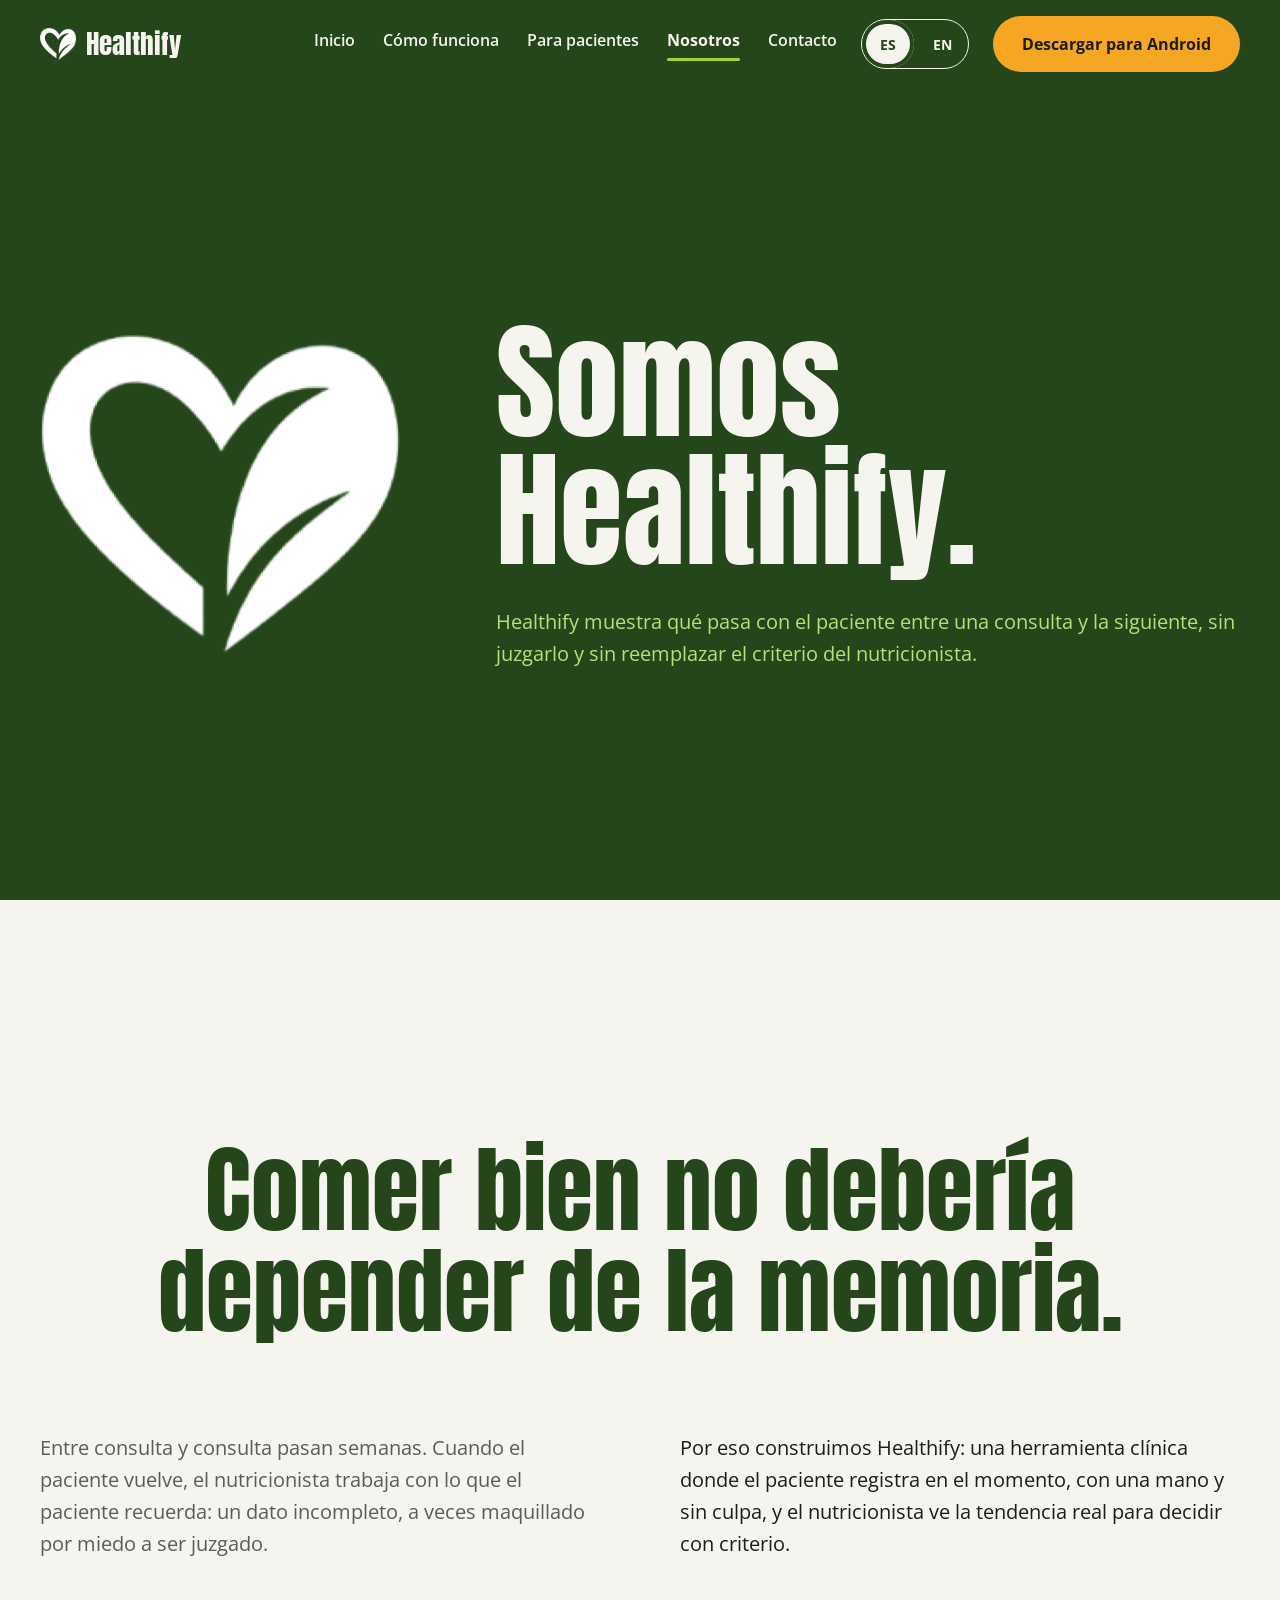
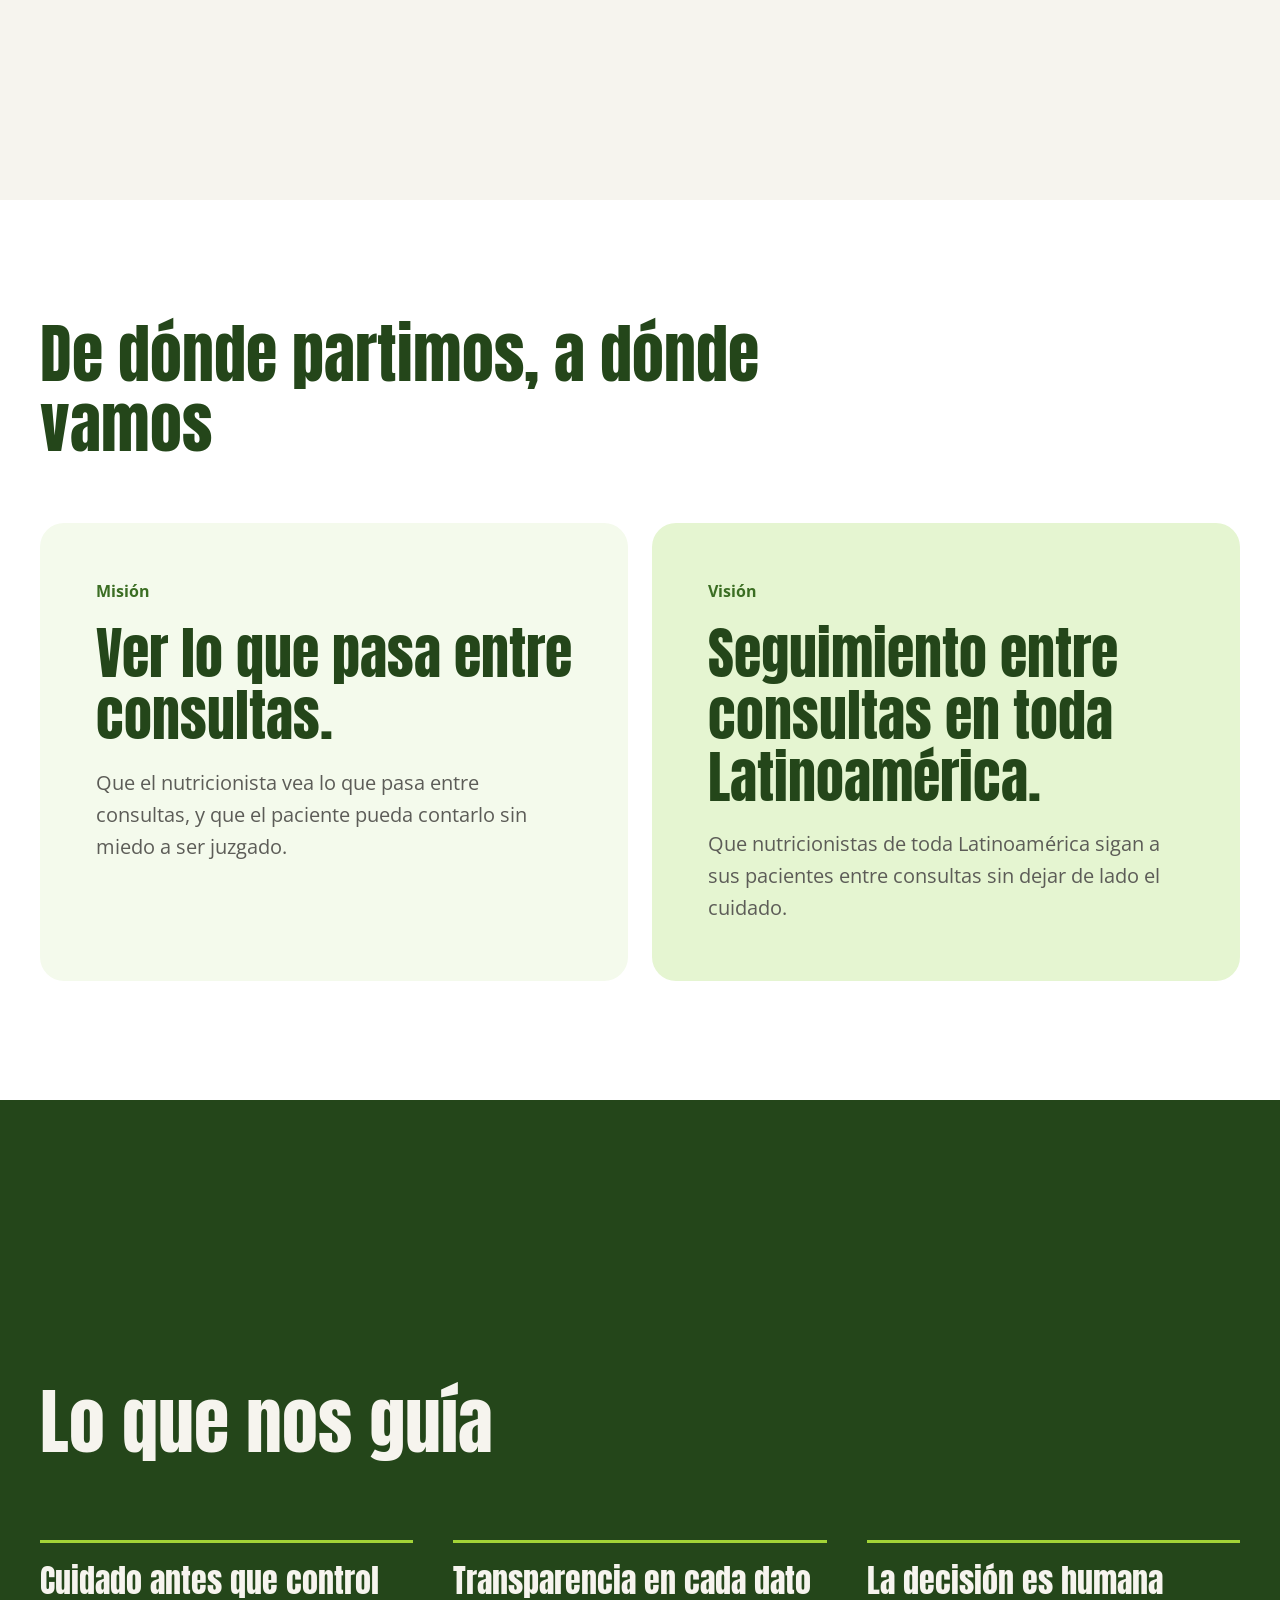
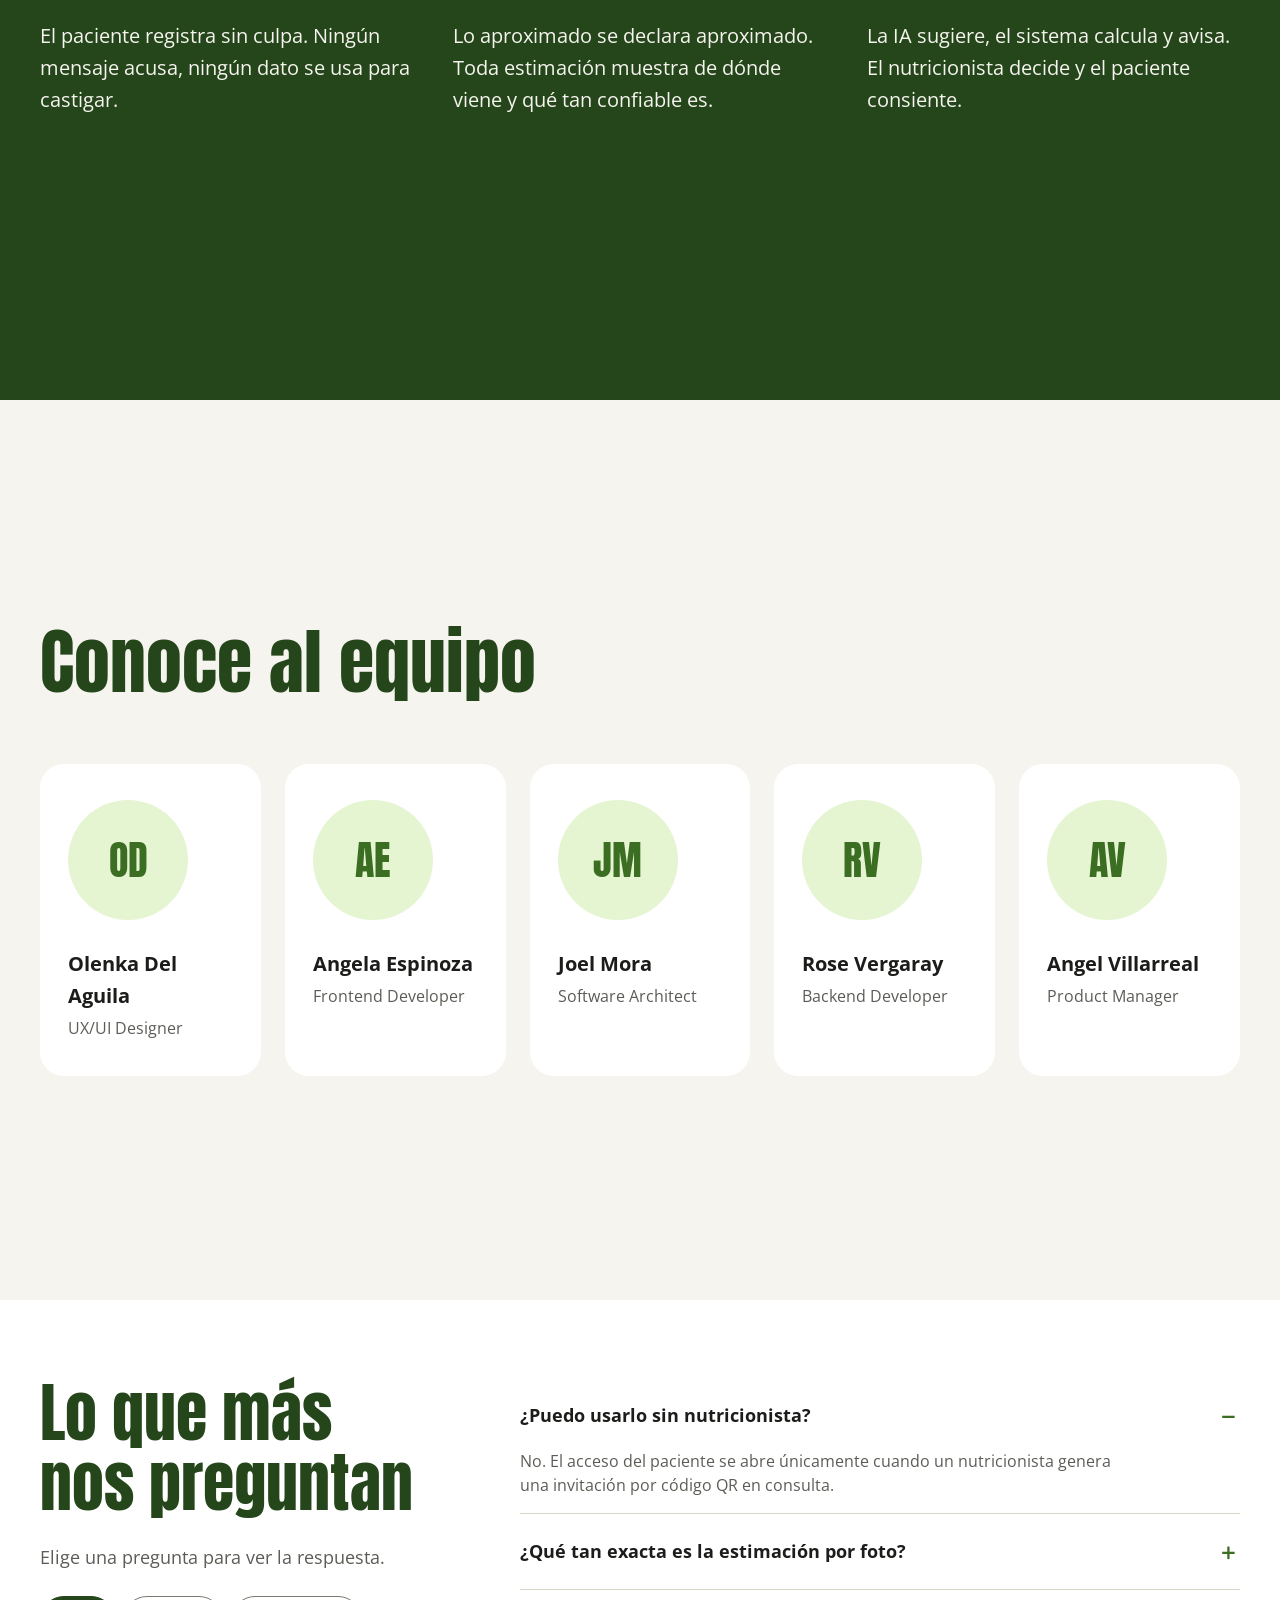
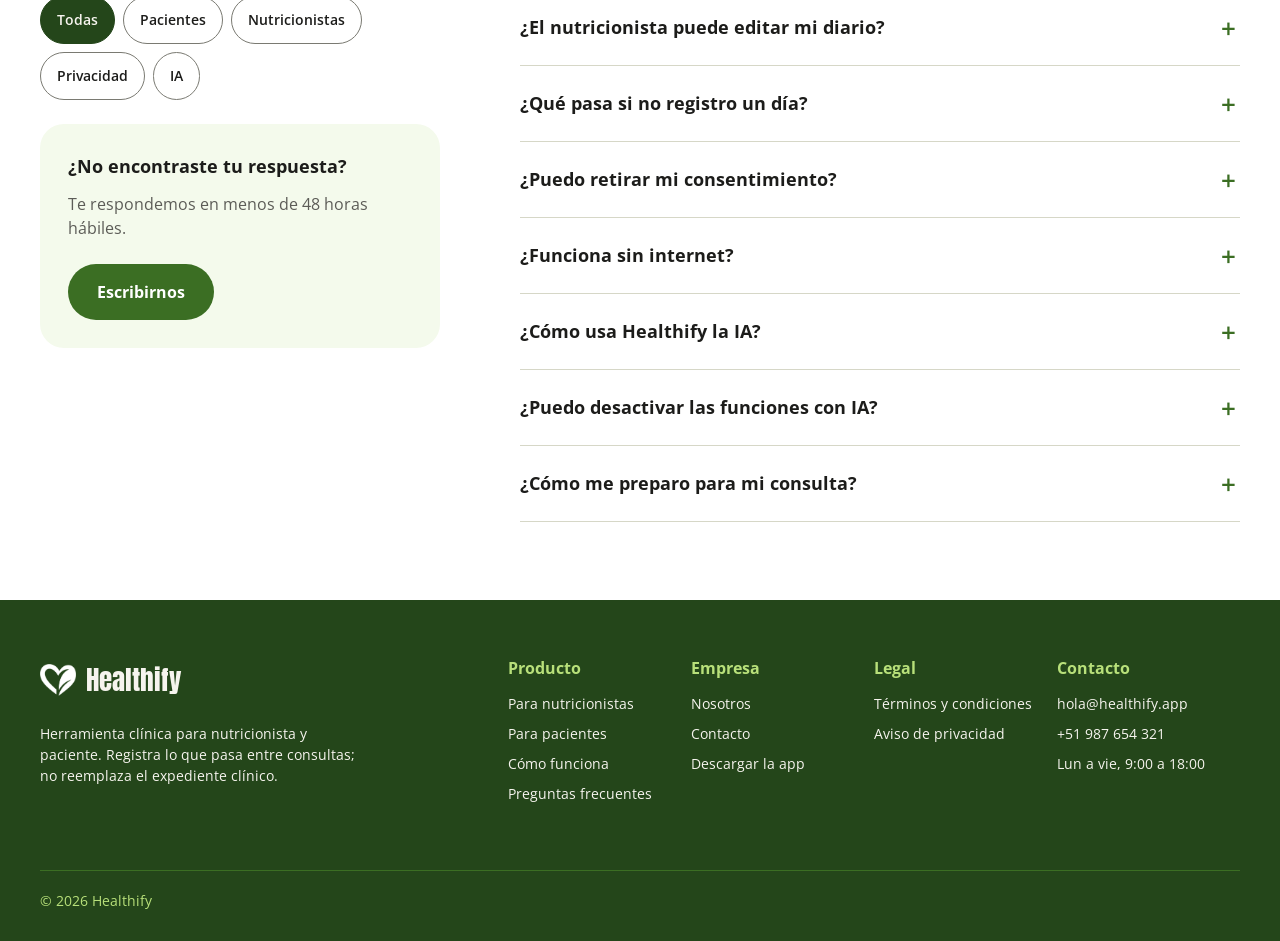
==== commit a3adbf54: "feat(about): redesign about us page to V1.1" ====
--- a/about-us.html
+++ b/about-us.html
@@ -3,493 +3,249 @@
 <head>
   <meta charset="UTF-8" />
   <meta name="viewport" content="width=device-width, initial-scale=1.0" />
-
-  <title data-i18n="meta_title_about">Nosotros | Healthify</title>
-  <meta name="description" content="Conoce Healthify: nuestra historia, misión, visión, los principios que nos guían y el equipo detrás de la herramienta de seguimiento nutricional entre consultas." />
-  <meta name="keywords" content="Healthify, nutricionista, paciente, seguimiento nutricional, registro de comidas, registro por foto, autopesaje, expediente clínico, nutrición" />
+  <title data-i18n="meta_title_about">Nosotros · Healthify</title>
+  <meta name="description" content="Healthify muestra qué pasa con el paciente entre una consulta y la siguiente, sin juzgarlo y sin reemplazar el criterio del nutricionista." />
   <meta name="author" content="Healthify Team" />
   <meta name="robots" content="index, follow" />
-  <meta name="theme-color" content="#101109" />
-
-  <meta property="og:title" content="Nosotros | Healthify" />
-  <meta property="og:description" content="Conoce Healthify: nuestra historia, misión, visión, los principios que nos guían y el equipo detrás de la herramienta de seguimiento nutricional entre consultas." />
+  <meta name="theme-color" content="#24461A" />
+  <meta property="og:title" content="Nosotros · Healthify" />
+  <meta property="og:description" content="Healthify muestra qué pasa con el paciente entre una consulta y la siguiente, sin juzgarlo y sin reemplazar el criterio del nutricionista." />
   <meta property="og:type" content="website" />
   <meta property="og:locale" content="es_419" />
   <meta property="og:locale:alternate" content="en_US" />
   <meta property="og:image" content="assets/images/og-image.jpg" />
-
   <meta name="twitter:card" content="summary_large_image" />
-  <meta name="twitter:title" content="Nosotros | Healthify" />
-  <meta name="twitter:description" content="Conoce Healthify: nuestra historia, misión, visión, los principios que nos guían y el equipo detrás de la herramienta de seguimiento nutricional entre consultas." />
-
   <link rel="icon" type="image/png" href="assets/images/favicon.png" />
   <link rel="preconnect" href="https://fonts.googleapis.com" />
   <link rel="preconnect" href="https://fonts.gstatic.com" crossorigin />
   <link rel="stylesheet" href="css/styles.css" />
 </head>
-<body class="page-about snap-page">
-
+<body class="page-about">
   <a class="skip-link" href="#main-content" data-i18n="skip_link">Saltar al contenido principal</a>
 
-  <header class="site-header" role="banner">
-    <nav class="navbar" aria-label="Navegación principal" data-i18n-aria="nav_main_aria">
-      <div class="navbar__inner">
-        <a class="brand" href="index.html" aria-label="Healthify, ir al inicio" data-i18n-aria="nav_home_aria">
-          <img class="brand__logo" src="assets/images/logo.webp" alt="" width="40" height="35" />
-          <span aria-hidden="true">health<span class="brand__accent">ify</span></span>
-        </a>
-
-        <div class="navbar__right">
-          <ul class="navbar__links" role="list">
-            <li><a href="index.html#paciente" data-i18n="nav_patient">Paciente</a></li>
-            <li><a href="index.html#nutricionista" data-i18n="nav_nutritionist">Nutricionista</a></li>
-            <li><a href="index.html#como-funciona" data-i18n="nav_how">Cómo funciona</a></li>
-            <li><a href="about-us.html" class="active" aria-current="page" data-i18n="nav_about">Nosotros</a></li>
-            <li><a href="contact.html" data-i18n="nav_contact">Contacto</a></li>
-          </ul>
+  <header class="site-header on-dark">
+    <div class="container header__inner">
+      <a class="brand" href="index.html" aria-label="Healthify, ir al inicio" data-i18n-aria="brand_aria">
+        <img class="brand__logo" src="assets/images/logo-white.webp" alt="" width="36" height="32" />
+        <span class="brand__name" aria-hidden="true">Healthify</span>
+      </a>
+      <nav class="nav" aria-label="Navegación principal" data-i18n-aria="nav_main_aria">
+        <ul class="nav__list">
+            <li><a class="nav__link" href="index.html" data-i18n="nav_home">Inicio</a></li>
+            <li><a class="nav__link" href="index.html#consulta" data-i18n="nav_how">Cómo funciona</a></li>
+            <li><a class="nav__link" href="index.html#pacientes" data-i18n="nav_patients">Para pacientes</a></li>
+            <li><a class="nav__link" href="about-us.html" aria-current="page" data-i18n="nav_about">Nosotros</a></li>
+            <li><a class="nav__link" href="contact.html" data-i18n="nav_contact">Contacto</a></li>
+        </ul>
+      </nav>
+      <div class="lang-switch lang-switch--header" role="group" aria-label="Idioma" data-i18n-aria="lang_switch_aria">
+            <button class="lang-switch__opt" type="button" data-lang="es" lang="es" aria-pressed="true" aria-label="Español">ES</button>
+            <button class="lang-switch__opt" type="button" data-lang="en" lang="en" aria-pressed="false" aria-label="English">EN</button>
+          </div>
+      <a class="btn btn--primary header__cta" href="https://appdistribution.firebase.dev/i/1dec518f210ca662" data-i18n="cta_download">Descargar para Android</a>
+      <button class="menu-toggle" type="button" aria-expanded="false" aria-controls="mobile-menu"
+              aria-label="Abrir menú" data-menu-toggle>
+        <svg class="icon-open" width="20" height="14" viewBox="0 0 20 14" aria-hidden="true" focusable="false"><path d="M0 1h20M0 7h20M0 13h20" stroke="currentColor" stroke-width="2"/></svg>
+        <svg class="icon-close" width="18" height="18" viewBox="0 0 18 18" aria-hidden="true" focusable="false"><path d="M1 1l16 16M17 1L1 17" stroke="currentColor" stroke-width="2"/></svg>
+      </button>
+    </div>
+
+    <div class="mobile-menu" id="mobile-menu" hidden>
+      <nav aria-label="Menú" data-i18n-aria="menu_aria">
+        <ul class="mobile-menu__list">
+            <li><a class="mobile-menu__link" href="index.html" data-i18n="nav_home">Inicio</a></li>
+            <li><a class="mobile-menu__link" href="index.html#consulta" data-i18n="nav_how">Cómo funciona</a></li>
+            <li><a class="mobile-menu__link" href="index.html#pacientes" data-i18n="nav_patients">Para pacientes</a></li>
+            <li><a class="mobile-menu__link" href="about-us.html" aria-current="page" data-i18n="nav_about">Nosotros</a></li>
+            <li><a class="mobile-menu__link" href="contact.html" data-i18n="nav_contact">Contacto</a></li>
+        </ul>
+      </nav>
+      <div class="mobile-menu__actions">
+        <div class="mobile-menu__lang">
+          <span data-i18n="menu_language" aria-hidden="true">Idioma</span>
           <div class="lang-switch" role="group" aria-label="Idioma" data-i18n-aria="lang_switch_aria">
             <button class="lang-switch__opt" type="button" data-lang="es" lang="es" aria-pressed="true" aria-label="Español">ES</button>
             <button class="lang-switch__opt" type="button" data-lang="en" lang="en" aria-pressed="false" aria-label="English">EN</button>
           </div>
-          <!-- TODO: replace href with the app login URL -->
-          <a class="navbar__login" href="#iniciar-sesion" data-i18n="nav_login">Iniciar sesión</a>
-          <a class="btn btn--primary btn--wide" href="contact.html?rol=nutricionista#formulario" data-i18n="nav_cta">Soy nutricionista</a>
-        </div>
-
-        <div class="lang-switch lang-switch--compact" role="group" aria-label="Idioma" data-i18n-aria="lang_switch_aria">
-          <button class="lang-switch__opt" type="button" data-lang="es" lang="es" aria-pressed="true" aria-label="Español">ES</button>
-          <button class="lang-switch__opt" type="button" data-lang="en" lang="en" aria-pressed="false" aria-label="English">EN</button>
-        </div>
-
-        <button class="navbar__toggle" type="button" aria-expanded="false" aria-controls="mobileMenu"
-                aria-label="Abrir menú">
-          <img class="icon-menu" src="assets/icons/menu.svg" alt="" width="24" height="24" />
-          <img class="icon-close" src="assets/icons/close.svg" alt="" width="24" height="24" />
-        </button>
-      </div>
-    </nav>
-
-    <div class="mobile-menu" id="mobileMenu" aria-label="Menú de navegación" data-i18n-aria="menu_aria">
-      <nav class="mobile-menu__nav">
-        <a class="mobile-menu__link" href="index.html#paciente">
-          <span data-i18n="nav_patient">Paciente</span>
-          <img src="assets/icons/chevron-right.svg" alt="" width="20" height="20" />
-        </a>
-        <a class="mobile-menu__link" href="index.html#nutricionista">
-          <span data-i18n="nav_nutritionist">Nutricionista</span>
-          <img src="assets/icons/chevron-right.svg" alt="" width="20" height="20" />
-        </a>
-        <a class="mobile-menu__link" href="index.html#como-funciona">
-          <span data-i18n="nav_how">Cómo funciona</span>
-          <img src="assets/icons/chevron-right.svg" alt="" width="20" height="20" />
-        </a>
-        <a class="mobile-menu__link active" aria-current="page" href="about-us.html">
-          <span data-i18n="nav_about">Nosotros</span>
-          <img src="assets/icons/chevron-right.svg" alt="" width="20" height="20" />
-        </a>
-        <a class="mobile-menu__link" href="contact.html">
-          <span data-i18n="nav_contact">Contacto</span>
-          <img src="assets/icons/chevron-right.svg" alt="" width="20" height="20" />
-        </a>
-      </nav>
-
-      <div class="mobile-menu__ctas">
-        <a class="btn btn--primary btn--block" href="contact.html?rol=nutricionista#formulario" data-i18n="nav_cta">Soy nutricionista</a>
-        <a class="btn btn--outline-light btn--block" href="index.html#paciente" data-i18n="nav_invited">Fui invitado por mi nutricionista →</a>
-        <a class="btn btn--outline-light btn--block" href="#iniciar-sesion" data-i18n="nav_login">Iniciar sesión</a>
-      </div>
-
-      <div class="mobile-menu__spacer"></div>
-
-      <div class="mobile-menu__contact">
-        <span class="mobile-menu__contact-label" data-i18n="menu_contact">CONTACTO</span>
-        <a class="mobile-menu__contact-email" href="mailto:hola@healthify.app">hola@healthify.app</a>
-        <span class="mobile-menu__contact-meta" data-i18n="menu_contact_meta">+51 900 000 000 · Lun a vie 9:00 - 18:00</span>
+        </div>
+        <a class="btn btn--primary" href="https://appdistribution.firebase.dev/i/1dec518f210ca662" data-i18n="cta_download">Descargar para Android</a>
       </div>
     </div>
   </header>
 
   <main id="main-content">
 
-    <section class="page-hero about-hero snap-section" aria-labelledby="about-title">
-      <div class="container">
-        <span class="eyebrow eyebrow--lime" data-i18n="about_eyebrow">NOSOTROS</span>
-        <h1 class="page-hero__title" id="about-title" data-i18n="about_title" data-i18n-html>Somos <span class="text-lime">Healthify.</span></h1>
-        <p class="page-hero__lead" data-i18n="about_subtitle">Nacimos de una pregunta simple: ¿qué pasa con el paciente entre una consulta y la siguiente? Healthify lo hace visible, sin juzgar al paciente y sin reemplazar el criterio del nutricionista.</p>
-
-        <div class="about-hero__visual" aria-hidden="true">
-          <span class="circle about-hero__circle--lg"></span>
-          <span class="circle about-hero__circle--sm"></span>
-          <img class="about-hero__logo" src="assets/images/logo.webp" alt="" width="220" height="193" />
-        </div>
-      </div>
-    </section>
-
-    <section class="story snap-section" aria-labelledby="story-title">
-      <div class="container story__inner">
-        <span class="eyebrow" data-i18n="story_eyebrow">NUESTRA HISTORIA</span>
-        <h2 class="story__title" id="story-title" data-i18n="story_title" data-i18n-html>Comer bien no debería depender de la <span class="text-green">memoria.</span></h2>
-        <div class="story__text">
+    <section class="about-hero screen on-dark" aria-labelledby="about-title">
+      <div class="container about-hero__inner">
+        <img class="about-hero__logo" src="assets/images/logo-white.webp" alt="" width="360" height="320" />
+        <div>
+          <h1 class="about-hero__title" id="about-title" data-i18n="about_title">Somos Healthify.</h1>
+          <p class="about-hero__lead" data-i18n="about_lead">Healthify muestra qué pasa con el paciente entre una consulta y la siguiente, sin juzgarlo y sin reemplazar el criterio del nutricionista.</p>
+        </div>
+      </div>
+    </section>
+
+    <section class="story screen screen--center" aria-labelledby="story-title">
+      <div class="container">
+        <h2 class="story__title" id="story-title" data-i18n="story_title">Comer bien no debería depender de la memoria.</h2>
+        <div class="story__cols">
           <p data-i18n="story_p1">Entre consulta y consulta pasan semanas. Cuando el paciente vuelve, el nutricionista trabaja con lo que el paciente recuerda: un dato incompleto, a veces maquillado por miedo a ser juzgado.</p>
           <p data-i18n="story_p2">Por eso construimos Healthify: una herramienta clínica donde el paciente registra en el momento, con una mano y sin culpa, y el nutricionista ve la tendencia real para decidir con criterio.</p>
         </div>
       </div>
     </section>
 
-    <section class="purpose snap-section" aria-labelledby="purpose-title">
-      <div class="container">
-        <span class="eyebrow" data-i18n="purpose_eyebrow">PROPÓSITO</span>
-        <h2 class="purpose__title" id="purpose-title" data-i18n="purpose_title">De dónde partimos, a dónde vamos</h2>
-        <p class="purpose__subtitle" data-i18n="purpose_subtitle">El recorrido que guía cada decisión de Healthify.</p>
-
-        <div class="purpose__items">
-          <article class="purpose-item purpose-item--mission">
-            <div class="orbit orbit--mission" aria-hidden="true">
-              <img class="orbit__path" src="assets/images/path-end.svg" alt="" width="72" height="48" />
-              <span class="circle orbit__halo"></span>
-              <span class="circle orbit__core"></span>
-              <img class="orbit__icon" src="assets/icons/target.svg" alt="" width="72" height="72" />
-              <span class="circle orbit__sat"></span>
-              <span class="circle orbit__dot"></span>
-            </div>
-            <img class="purpose-item__illus-mobile" src="assets/images/mission.svg" alt="" width="150" height="150" />
-            <div class="purpose-item__text">
-              <span class="purpose-item__label" data-i18n="mission_label">01 · HOY · MISIÓN</span>
-              <h3 data-i18n="mission_title">Ver lo que pasa entre consultas.</h3>
-              <p data-i18n="mission_text">Que el nutricionista vea lo que pasa entre consultas, y que el paciente pueda contarlo sin miedo a ser juzgado.</p>
-            </div>
+    <section class="purpose screen screen--center" aria-labelledby="purpose-title">
+      <div class="container">
+        <h2 class="h-section purpose__title" id="purpose-title" data-i18n="purpose_title">De dónde partimos, a dónde vamos</h2>
+        <div class="purpose__cards">
+          <article class="purpose__card">
+            <p class="purpose__label" data-i18n="mission_label">Misión</p>
+            <h3 class="purpose__heading" data-i18n="mission_title">Ver lo que pasa entre consultas.</h3>
+            <p class="purpose__text" data-i18n="mission_text">Que el nutricionista vea lo que pasa entre consultas, y que el paciente pueda contarlo sin miedo a ser juzgado.</p>
           </article>
-
-          <article class="purpose-item purpose-item--vision">
-            <div class="purpose-item__text">
-              <span class="purpose-item__label" data-i18n="vision_label">02 · MAÑANA · VISIÓN</span>
-              <h3 data-i18n="vision_title">El cuidado, en el centro de Latinoamérica.</h3>
-              <p data-i18n="vision_text">Ser la herramienta de referencia en Latinoamérica para el seguimiento nutricional entre consultas, con la ética del cuidado en el centro.</p>
-            </div>
-            <div class="orbit orbit--vision" aria-hidden="true">
-              <img class="orbit__path" src="assets/images/path-end.svg" alt="" width="72" height="48" />
-              <span class="circle orbit__halo"></span>
-              <span class="circle orbit__core"></span>
-              <img class="orbit__icon" src="assets/icons/eye.svg" alt="" width="72" height="72" />
-              <span class="circle orbit__sat"></span>
-              <span class="circle orbit__dot"></span>
-              <span class="circle orbit__end"></span>
-            </div>
-            <img class="purpose-item__illus-mobile" src="assets/images/vision.svg" alt="" width="150" height="150" />
+          <article class="purpose__card purpose__card--vision">
+            <p class="purpose__label" data-i18n="vision_label">Visión</p>
+            <h3 class="purpose__heading" data-i18n="vision_title">Seguimiento entre consultas en toda Latinoamérica.</h3>
+            <p class="purpose__text" data-i18n="vision_text">Que nutricionistas de toda Latinoamérica sigan a sus pacientes entre consultas sin dejar de lado el cuidado.</p>
           </article>
         </div>
       </div>
     </section>
 
-    <section class="values snap-section" aria-labelledby="values-title">
-      <div class="container">
-        <h2 class="section-heading" id="values-title" data-i18n="values_title">Lo que nos guía</h2>
-        <p class="section-lead" data-i18n="values_subtitle">Tres ideas que atraviesan cada pantalla de Healthify.</p>
-
-        <div class="values__grid">
-          <article class="value">
-            <span class="value__number" aria-hidden="true">01</span>
-            <h3 data-i18n="value1_title">Cuidado antes que control</h3>
-            <p data-i18n="value1_desc">El paciente registra sin culpa. Ningún mensaje acusa, ningún dato se usa para castigar.</p>
-          </article>
-          <article class="value">
-            <span class="value__number" aria-hidden="true">02</span>
-            <h3 data-i18n="value2_title">Transparencia en cada dato</h3>
-            <p data-i18n="value2_desc">Lo aproximado se declara aproximado. Toda estimación muestra de dónde viene y qué tan confiable es.</p>
-          </article>
-          <article class="value">
-            <span class="value__number" aria-hidden="true">03</span>
-            <h3 data-i18n="value3_title">La decisión es humana</h3>
-            <p data-i18n="value3_desc">La IA sugiere, el sistema calcula y avisa. El nutricionista decide y el paciente consiente.</p>
-          </article>
-        </div>
-      </div>
-    </section>
-
-    <section class="team snap-section" aria-labelledby="team-title">
-      <div class="container team__layout">
-        <div class="team__intro">
-          <span class="eyebrow" data-i18n="team_eyebrow">NOSOTROS</span>
-          <h2 class="team__title" id="team-title" data-i18n="team_title">Conoce al equipo</h2>
-          <p class="team__lead" data-i18n="team_subtitle">Las personas detrás de Healthify.</p>
-        </div>
-        <ul class="team__list" role="list">
-          <li class="member-row">
-            <span class="member-row__avatar member-row__avatar--green" aria-hidden="true">OD</span>
-            <div class="member-row__info">
-              <h3>Olenka Del Aguila</h3>
-              <p data-i18n="team_role">Equipo Healthify</p>
-            </div>
-          </li>
-          <li class="member-row">
-            <span class="member-row__avatar member-row__avatar--orange" aria-hidden="true">AE</span>
-            <div class="member-row__info">
-              <h3>Angela Espinoza</h3>
-              <p data-i18n="team_role">Equipo Healthify</p>
-            </div>
-          </li>
-          <li class="member-row">
-            <span class="member-row__avatar member-row__avatar--ink" aria-hidden="true">JM</span>
-            <div class="member-row__info">
-              <h3>Joel Mora</h3>
-              <p data-i18n="team_role">Equipo Healthify</p>
-            </div>
-          </li>
-          <li class="member-row">
-            <span class="member-row__avatar member-row__avatar--lime" aria-hidden="true">RV</span>
-            <div class="member-row__info">
-              <h3>Rose Vergaray</h3>
-              <p data-i18n="team_role">Equipo Healthify</p>
-            </div>
-          </li>
-          <li class="member-row">
-            <span class="member-row__avatar member-row__avatar--green" aria-hidden="true">AV</span>
-            <div class="member-row__info">
-              <h3>Angel Villarreal</h3>
-              <p data-i18n="team_role">Equipo Healthify</p>
-            </div>
-          </li>
-        </ul>
-      </div>
-    </section>
-
-    <section class="faq snap-section" id="preguntas" aria-labelledby="faq-title">
-      <div class="container faq__layout">
-
-        <div class="faq__intro">
-          <span class="eyebrow" data-i18n="faq_eyebrow">PREGUNTAS FRECUENTES</span>
+    <section class="values screen screen--center on-dark" aria-labelledby="values-title">
+      <div class="container">
+        <h2 class="values__title" id="values-title" data-i18n="values_title">Lo que nos guía</h2>
+        <ul class="values__list">
+          <li class="value-item"><h3 data-i18n="value1_title">Cuidado antes que control</h3><p data-i18n="value1_text">El paciente registra sin culpa. Ningún mensaje acusa, ningún dato se usa para castigar.</p></li>
+          <li class="value-item"><h3 data-i18n="value2_title">Transparencia en cada dato</h3><p data-i18n="value2_text">Lo aproximado se declara aproximado. Toda estimación muestra de dónde viene y qué tan confiable es.</p></li>
+          <li class="value-item"><h3 data-i18n="value3_title">La decisión es humana</h3><p data-i18n="value3_text">La IA sugiere, el sistema calcula y avisa. El nutricionista decide y el paciente consiente.</p></li>
+        </ul>
+      </div>
+    </section>
+
+    <section class="team screen screen--center" aria-labelledby="team-title">
+      <div class="container">
+        <h2 class="team__title" id="team-title" data-i18n="team_title">Conoce al equipo</h2>
+        <ul class="team__list">
+          <li class="member"><span class="member__avatar" aria-hidden="true">OD</span><div><h3 class="member__name">Olenka Del Aguila</h3><p class="member__role" data-i18n="role_ux">UX/UI Designer</p></div></li>
+          <li class="member"><span class="member__avatar" aria-hidden="true">AE</span><div><h3 class="member__name">Angela Espinoza</h3><p class="member__role" data-i18n="role_front">Frontend Developer</p></div></li>
+          <li class="member"><span class="member__avatar" aria-hidden="true">JM</span><div><h3 class="member__name">Joel Mora</h3><p class="member__role" data-i18n="role_arch">Software Architect</p></div></li>
+          <li class="member"><span class="member__avatar" aria-hidden="true">RV</span><div><h3 class="member__name">Rose Vergaray</h3><p class="member__role" data-i18n="role_back">Backend Developer</p></div></li>
+          <li class="member"><span class="member__avatar" aria-hidden="true">AV</span><div><h3 class="member__name">Angel Villarreal</h3><p class="member__role" data-i18n="role_pm">Product Manager</p></div></li>
+        </ul>
+      </div>
+    </section>
+
+    <section class="faq screen" id="preguntas" aria-labelledby="faq-title">
+      <div class="container faq__layout" data-faq>
+        <div class="faq__head">
           <h2 class="faq__title" id="faq-title" data-i18n="faq_title">Lo que más nos preguntan</h2>
-          <p class="faq__subtitle" data-i18n="faq_subtitle">Pacientes y nutricionistas suelen tener las mismas dudas. Toca una pregunta para ver la respuesta.</p>
-
-          <div class="faq__filters" role="group" aria-label="Filtrar preguntas por tema" data-i18n-aria="faq_filters_aria">
-            <button class="filter-chip is-active" type="button" data-filter="all" aria-pressed="true" data-i18n="faq_filter_all">Todas</button>
-            <button class="filter-chip" type="button" data-filter="pacientes" aria-pressed="false" data-i18n="faq_filter_patients">Pacientes</button>
-            <button class="filter-chip" type="button" data-filter="nutricionistas" aria-pressed="false" data-i18n="faq_filter_nutri">Nutricionistas</button>
-            <button class="filter-chip" type="button" data-filter="privacidad" aria-pressed="false" data-i18n="faq_filter_privacy">Privacidad</button>
-            <button class="filter-chip" type="button" data-filter="ia" aria-pressed="false" data-i18n="faq_filter_ai">IA</button>
-          </div>
-        </div>
-
-        <div class="faq__list" role="list">
-          <div class="faq-item is-open" role="listitem" data-category="pacientes">
-            <button class="faq-item__question" type="button" id="faq-q1" aria-expanded="true" aria-controls="faq-a1">
-              <span data-i18n="faq1_q">¿Puedo usarlo sin nutricionista?</span>
-              <span class="faq-item__toggle" aria-hidden="true">
-                <img class="icon-plus" src="assets/icons/plus.svg" alt="" width="18" height="18" />
-                <img class="icon-minus" src="assets/icons/minus.svg" alt="" width="18" height="18" />
-              </span>
-            </button>
-            <div class="faq-item__answer" id="faq-a1" role="region" aria-labelledby="faq-q1">
-              <div class="faq-item__answer-inner">
-                <p data-i18n="faq1_a">No. El acceso del paciente se abre únicamente cuando un nutricionista genera una invitación por código QR en consulta.</p>
-              </div>
-            </div>
-          </div>
-          <div class="faq-item" role="listitem" data-category="pacientes">
-            <button class="faq-item__question" type="button" id="faq-q2" aria-expanded="false" aria-controls="faq-a2">
-              <span data-i18n="faq2_q">¿Qué tan exacta es la estimación por foto?</span>
-              <span class="faq-item__toggle" aria-hidden="true">
-                <img class="icon-plus" src="assets/icons/plus.svg" alt="" width="18" height="18" />
-                <img class="icon-minus" src="assets/icons/minus.svg" alt="" width="18" height="18" />
-              </span>
-            </button>
-            <div class="faq-item__answer" id="faq-a2" role="region" aria-labelledby="faq-q2">
-              <div class="faq-item__answer-inner">
-                <p data-i18n="faq2_a">Es una aproximación y siempre se muestra con su nivel de confianza. Puedes confirmarla, ajustar la porción o registrar a mano en su lugar.</p>
-              </div>
-            </div>
-          </div>
-          <div class="faq-item" role="listitem" data-category="nutricionistas privacidad">
-            <button class="faq-item__question" type="button" id="faq-q3" aria-expanded="false" aria-controls="faq-a3">
-              <span data-i18n="faq3_q">¿El nutricionista puede editar mi diario?</span>
-              <span class="faq-item__toggle" aria-hidden="true">
-                <img class="icon-plus" src="assets/icons/plus.svg" alt="" width="18" height="18" />
-                <img class="icon-minus" src="assets/icons/minus.svg" alt="" width="18" height="18" />
-              </span>
-            </button>
-            <div class="faq-item__answer" id="faq-a3" role="region" aria-labelledby="faq-q3">
-              <div class="faq-item__answer-inner">
-                <p data-i18n="faq3_a">No. Tu nutricionista puede leer lo que registras, pero nunca escribir ni corregir tu diario.</p>
-              </div>
-            </div>
-          </div>
-          <div class="faq-item" role="listitem" data-category="pacientes">
-            <button class="faq-item__question" type="button" id="faq-q4" aria-expanded="false" aria-controls="faq-a4">
-              <span data-i18n="faq4_q">¿Qué pasa si no registro un día?</span>
-              <span class="faq-item__toggle" aria-hidden="true">
-                <img class="icon-plus" src="assets/icons/plus.svg" alt="" width="18" height="18" />
-                <img class="icon-minus" src="assets/icons/minus.svg" alt="" width="18" height="18" />
-              </span>
-            </button>
-            <div class="faq-item__answer" id="faq-a4" role="region" aria-labelledby="faq-q4">
-              <div class="faq-item__answer-inner">
-                <p data-i18n="faq4_a">Nada malo. Un día sin registro se lee como un día sin datos, no como un incumplimiento. Como mucho, recibes un recordatorio amable.</p>
-              </div>
-            </div>
-          </div>
-          <div class="faq-item" role="listitem" data-category="pacientes privacidad">
-            <button class="faq-item__question" type="button" id="faq-q5" aria-expanded="false" aria-controls="faq-a5">
-              <span data-i18n="faq5_q">¿Puedo retirar mi consentimiento?</span>
-              <span class="faq-item__toggle" aria-hidden="true">
-                <img class="icon-plus" src="assets/icons/plus.svg" alt="" width="18" height="18" />
-                <img class="icon-minus" src="assets/icons/minus.svg" alt="" width="18" height="18" />
-              </span>
-            </button>
-            <div class="faq-item__answer" id="faq-a5" role="region" aria-labelledby="faq-q5">
-              <div class="faq-item__answer-inner">
-                <p data-i18n="faq5_a">Sí, cuando quieras y sin dar ninguna razón, desde Ajustes. Desde ese momento tu nutricionista deja de ver tus registros nuevos.</p>
-              </div>
-            </div>
-          </div>
-          <div class="faq-item" role="listitem" data-category="pacientes nutricionistas">
-            <button class="faq-item__question" type="button" id="faq-q6" aria-expanded="false" aria-controls="faq-a6">
-              <span data-i18n="faq6_q">¿Funciona sin internet?</span>
-              <span class="faq-item__toggle" aria-hidden="true">
-                <img class="icon-plus" src="assets/icons/plus.svg" alt="" width="18" height="18" />
-                <img class="icon-minus" src="assets/icons/minus.svg" alt="" width="18" height="18" />
-              </span>
-            </button>
-            <div class="faq-item__answer" id="faq-a6" role="region" aria-labelledby="faq-q6">
-              <div class="faq-item__answer-inner">
-                <p data-i18n="faq6_a">Sí. Registras igual y todo se envía automáticamente cuando vuelve la conexión.</p>
-              </div>
-            </div>
-          </div>
-          <div class="faq-item" role="listitem" data-category="pacientes nutricionistas ia">
-            <button class="faq-item__question" type="button" id="faq-q7" aria-expanded="false" aria-controls="faq-a7">
-              <span data-i18n="faq7_q">¿Cómo usa Healthify la IA?</span>
-              <span class="faq-item__toggle" aria-hidden="true">
-                <img class="icon-plus" src="assets/icons/plus.svg" alt="" width="18" height="18" />
-                <img class="icon-minus" src="assets/icons/minus.svg" alt="" width="18" height="18" />
-              </span>
-            </button>
-            <div class="faq-item__answer" id="faq-a7" role="region" aria-labelledby="faq-q7">
-              <div class="faq-item__answer-inner">
-                <p data-i18n="faq7_a">Para sugerir, nunca para decidir. Al nutricionista le propone un diagnóstico y ajustes al plan; al paciente, un resumen de su semana, ideas de comidas y preguntas para su consulta. Siempre decide una persona.</p>
-              </div>
-            </div>
-          </div>
-          <div class="faq-item" role="listitem" data-category="pacientes privacidad ia">
-            <button class="faq-item__question" type="button" id="faq-q8" aria-expanded="false" aria-controls="faq-a8">
-              <span data-i18n="faq8_q">¿Puedo desactivar las funciones con IA?</span>
-              <span class="faq-item__toggle" aria-hidden="true">
-                <img class="icon-plus" src="assets/icons/plus.svg" alt="" width="18" height="18" />
-                <img class="icon-minus" src="assets/icons/minus.svg" alt="" width="18" height="18" />
-              </span>
-            </button>
-            <div class="faq-item__answer" id="faq-a8" role="region" aria-labelledby="faq-q8">
-              <div class="faq-item__answer-inner">
-                <p data-i18n="faq8_a">Sí. En Ajustes → Funciones con IA eliges cuáles usar. Si las desactivas, dejamos de usar tu diario para esas funciones; tu plan y tus registros no cambian.</p>
-              </div>
-            </div>
-          </div>
-          <div class="faq-item" role="listitem" data-category="pacientes">
-            <button class="faq-item__question" type="button" id="faq-q9" aria-expanded="false" aria-controls="faq-a9">
-              <span data-i18n="faq9_q">¿Cómo me preparo para mi consulta?</span>
-              <span class="faq-item__toggle" aria-hidden="true">
-                <img class="icon-plus" src="assets/icons/plus.svg" alt="" width="18" height="18" />
-                <img class="icon-minus" src="assets/icons/minus.svg" alt="" width="18" height="18" />
-              </span>
-            </button>
-            <div class="faq-item__answer" id="faq-a9" role="region" aria-labelledby="faq-q9">
-              <div class="faq-item__answer-inner">
-                <p data-i18n="faq9_a">En Mis consultas ves cómo prepararte (por ejemplo, si debes ir en ayunas) y puedes contarle a tu nutricionista cómo te fue antes de la cita.</p>
-              </div>
-            </div>
-          </div>
-        </div>
-
-        <aside class="faq__help">
-          <div class="help-card">
-            <h3 data-i18n="faq_help_title">¿No encontraste tu respuesta?</h3>
-            <p data-i18n="faq_help_text">Te respondemos en menos de 48 horas hábiles.</p>
-            <a class="btn btn--primary btn--sm" href="contact.html#formulario">
-              <span data-i18n="faq_help_cta">Escríbenos</span>
-              <img src="assets/icons/arrow-right.svg" alt="" width="16" height="16" />
-            </a>
-          </div>
-        </aside>
-
+          <p class="faq__intro" data-i18n="faq_intro">Elige una pregunta para ver la respuesta.</p>
+        </div>
+        <div class="faq__filters" role="group" aria-label="Filtrar preguntas por tema" data-i18n-aria="faq_filters_aria">
+          <button class="chip" type="button" data-filter="all" aria-pressed="true" data-i18n="faq_filter_all">Todas</button>
+          <button class="chip" type="button" data-filter="pacientes" aria-pressed="false" data-i18n="faq_filter_patients">Pacientes</button>
+          <button class="chip" type="button" data-filter="nutricionistas" aria-pressed="false" data-i18n="faq_filter_nutri">Nutricionistas</button>
+          <button class="chip" type="button" data-filter="privacidad" aria-pressed="false" data-i18n="faq_filter_privacy">Privacidad</button>
+          <button class="chip" type="button" data-filter="ia" aria-pressed="false" data-i18n="faq_filter_ai">IA</button>
+        </div>
+        <p class="sr-only" aria-live="polite" data-faq-status></p>
+        <div class="faq__list">
+          <div class="faq-item" data-category="pacientes">
+            <h3><button class="faq-item__q" type="button" id="faq1-q" aria-expanded="true" aria-controls="faq1-a"><span data-i18n="faq1_q">¿Puedo usarlo sin nutricionista?</span><span class="faq-item__icon" aria-hidden="true"></span></button></h3>
+            <div class="faq-item__a" id="faq1-a"><p data-i18n="faq1_a">No. El acceso del paciente se abre únicamente cuando un nutricionista genera una invitación por código QR en consulta.</p></div>
+          </div>
+          <div class="faq-item" data-category="pacientes">
+            <h3><button class="faq-item__q" type="button" id="faq2-q" aria-expanded="false" aria-controls="faq2-a"><span data-i18n="faq2_q">¿Qué tan exacta es la estimación por foto?</span><span class="faq-item__icon" aria-hidden="true"></span></button></h3>
+            <div class="faq-item__a" id="faq2-a" hidden><p data-i18n="faq2_a">Es una aproximación y siempre se muestra con su nivel de confianza. Puedes confirmarla, ajustar la porción o registrar a mano en su lugar.</p></div>
+          </div>
+          <div class="faq-item" data-category="pacientes nutricionistas privacidad">
+            <h3><button class="faq-item__q" type="button" id="faq3-q" aria-expanded="false" aria-controls="faq3-a"><span data-i18n="faq3_q">¿El nutricionista puede editar mi diario?</span><span class="faq-item__icon" aria-hidden="true"></span></button></h3>
+            <div class="faq-item__a" id="faq3-a" hidden><p data-i18n="faq3_a">No. Tu nutricionista puede leer lo que registras, pero nunca escribir ni corregir tu diario.</p></div>
+          </div>
+          <div class="faq-item" data-category="pacientes">
+            <h3><button class="faq-item__q" type="button" id="faq4-q" aria-expanded="false" aria-controls="faq4-a"><span data-i18n="faq4_q">¿Qué pasa si no registro un día?</span><span class="faq-item__icon" aria-hidden="true"></span></button></h3>
+            <div class="faq-item__a" id="faq4-a" hidden><p data-i18n="faq4_a">Nada malo. Un día sin registro se lee como un día sin datos, no como un incumplimiento. Como mucho, recibes un recordatorio amable.</p></div>
+          </div>
+          <div class="faq-item" data-category="pacientes privacidad">
+            <h3><button class="faq-item__q" type="button" id="faq5-q" aria-expanded="false" aria-controls="faq5-a"><span data-i18n="faq5_q">¿Puedo retirar mi consentimiento?</span><span class="faq-item__icon" aria-hidden="true"></span></button></h3>
+            <div class="faq-item__a" id="faq5-a" hidden><p data-i18n="faq5_a">Sí, cuando quieras y sin dar ninguna razón, desde Ajustes. Desde ese momento tu nutricionista deja de ver tus registros nuevos.</p></div>
+          </div>
+          <div class="faq-item" data-category="pacientes">
+            <h3><button class="faq-item__q" type="button" id="faq6-q" aria-expanded="false" aria-controls="faq6-a"><span data-i18n="faq6_q">¿Funciona sin internet?</span><span class="faq-item__icon" aria-hidden="true"></span></button></h3>
+            <div class="faq-item__a" id="faq6-a" hidden><p data-i18n="faq6_a">Sí. Registras igual y todo se envía automáticamente cuando vuelve la conexión.</p></div>
+          </div>
+          <div class="faq-item" data-category="pacientes nutricionistas ia">
+            <h3><button class="faq-item__q" type="button" id="faq7-q" aria-expanded="false" aria-controls="faq7-a"><span data-i18n="faq7_q">¿Cómo usa Healthify la IA?</span><span class="faq-item__icon" aria-hidden="true"></span></button></h3>
+            <div class="faq-item__a" id="faq7-a" hidden><p data-i18n="faq7_a">Para sugerir, nunca para decidir. Al nutricionista le propone un diagnóstico y ajustes al plan; al paciente, un resumen de su semana, ideas de comidas y preguntas para su consulta. Siempre decide una persona.</p></div>
+          </div>
+          <div class="faq-item" data-category="pacientes privacidad ia">
+            <h3><button class="faq-item__q" type="button" id="faq8-q" aria-expanded="false" aria-controls="faq8-a"><span data-i18n="faq8_q">¿Puedo desactivar las funciones con IA?</span><span class="faq-item__icon" aria-hidden="true"></span></button></h3>
+            <div class="faq-item__a" id="faq8-a" hidden><p data-i18n="faq8_a">Sí. En Ajustes › Funciones con IA eliges cuáles usar. Si las desactivas, dejamos de usar tu diario para esas funciones; tu plan y tus registros no cambian.</p></div>
+          </div>
+          <div class="faq-item" data-category="pacientes">
+            <h3><button class="faq-item__q" type="button" id="faq9-q" aria-expanded="false" aria-controls="faq9-a"><span data-i18n="faq9_q">¿Cómo me preparo para mi consulta?</span><span class="faq-item__icon" aria-hidden="true"></span></button></h3>
+            <div class="faq-item__a" id="faq9-a" hidden><p data-i18n="faq9_a">En Mis consultas ves cómo prepararte (por ejemplo, si debes ir en ayunas) y puedes contarle a tu nutricionista cómo te fue antes de la cita.</p></div>
+          </div>
+        </div>
+        <div class="faq-help">
+          <h3 data-i18n="faq_help_title">¿No encontraste tu respuesta?</h3>
+          <p data-i18n="faq_help_text">Te respondemos en menos de 48 horas hábiles.</p>
+          <a class="btn btn--green" href="contact.html" data-i18n="cta_write">Escribirnos</a>
+        </div>
       </div>
     </section>
 
   </main>
 
-  <footer class="footer" role="contentinfo">
+  <footer class="site-footer on-dark">
     <div class="container">
       <div class="footer__main">
-
         <div class="footer__brand">
-          <a class="brand" href="index.html" aria-label="Healthify, ir al inicio" data-i18n-aria="nav_home_aria">
-            <img class="brand__logo" src="assets/images/logo.webp" alt="" width="44" height="39" />
-            <span aria-hidden="true">health<span class="brand__accent">ify</span></span>
+          <a class="brand" href="index.html" aria-label="Healthify, ir al inicio" data-i18n-aria="brand_aria">
+            <img class="brand__logo" src="assets/images/logo-white.webp" alt="" width="36" height="32" />
+            <span class="brand__name" aria-hidden="true">Healthify</span>
           </a>
-          <p class="footer__tagline" data-i18n="footer_tagline">Herramienta clínica para nutricionista y paciente. Captura la información entre consultas, sin reemplazar el expediente clínico.</p>
-        </div>
-
-        <nav class="footer__col" aria-labelledby="footer-nav-title">
-          <h2 id="footer-nav-title" data-i18n="footer_nav">NAVEGACIÓN</h2>
-          <ul role="list">
-            <li><a href="index.html" data-i18n="footer_home">Inicio</a></li>
-            <li><a href="index.html#como-funciona" data-i18n="nav_how">Cómo funciona</a></li>
-            <li><a href="about-us.html" data-i18n="nav_about">Nosotros</a></li>
-            <li><a href="contact.html" data-i18n="nav_contact">Contacto</a></li>
-            <li><a href="#iniciar-sesion" data-i18n="nav_login">Iniciar sesión</a></li>
-          </ul>
+          <p class="footer__tagline" data-i18n="footer_tagline">Herramienta clínica para nutricionista y paciente. Registra lo que pasa entre consultas; no reemplaza el expediente clínico.</p>
+        </div>
+        <nav class="footer__cols" aria-label="Pie de página" data-i18n-aria="footer_nav_aria">
+          <div class="footer__col">
+            <h2 data-i18n="footer_product">Producto</h2>
+            <ul>
+              <li><a href="index.html#nutricionistas" data-i18n="footer_for_nutri">Para nutricionistas</a></li>
+              <li><a href="index.html#pacientes" data-i18n="nav_patients">Para pacientes</a></li>
+              <li><a href="index.html#consulta" data-i18n="nav_how">Cómo funciona</a></li>
+              <li><a href="about-us.html#preguntas" data-i18n="footer_faq">Preguntas frecuentes</a></li>
+            </ul>
+          </div>
+          <div class="footer__col">
+            <h2 data-i18n="footer_company">Empresa</h2>
+            <ul>
+              <li><a href="about-us.html" data-i18n="nav_about">Nosotros</a></li>
+              <li><a href="contact.html" data-i18n="nav_contact">Contacto</a></li>
+              <li><a href="https://appdistribution.firebase.dev/i/1dec518f210ca662" data-i18n="footer_download">Descargar la app</a></li>
+            </ul>
+          </div>
+          <div class="footer__col">
+            <h2 data-i18n="footer_legal">Legal</h2>
+            <ul>
+              <li><a href="terms.html" data-i18n="footer_terms">Términos y condiciones</a></li>
+              <li><a href="terms.html#privacidad" data-i18n="footer_privacy">Aviso de privacidad</a></li>
+            </ul>
+          </div>
+          <div class="footer__col">
+            <h2 data-i18n="footer_contact">Contacto</h2>
+            <ul>
+              <li><a href="mailto:hola@healthify.app">hola@healthify.app</a></li>
+              <li><a href="tel:+51987654321">+51&nbsp;987&nbsp;654&nbsp;321</a></li>
+              <li class="footer__plain" data-i18n="hours">Lun a vie, 9:00 a 18:00</li>
+            </ul>
+          </div>
         </nav>
-
-        <nav class="footer__col" aria-labelledby="footer-legal-title">
-          <h2 id="footer-legal-title" data-i18n="footer_legal">LEGAL</h2>
-          <ul role="list">
-            <li><a href="terms.html" data-i18n="footer_terms">Términos y condiciones</a></li>
-            <li><a href="terms.html#privacidad" data-i18n="footer_privacy">Aviso de privacidad</a></li>
-          </ul>
-        </nav>
-
-        <div class="footer__col">
-          <h2 id="footer-social-title" data-i18n="footer_social">REDES</h2>
-          <ul role="list" aria-labelledby="footer-social-title">
-            <li>
-              <a href="https://www.instagram.com/" target="_blank" rel="noopener noreferrer">
-                Instagram <img src="assets/icons/external.svg" alt="" width="11" height="11" />
-                <span class="sr-only" data-i18n="new_tab">(se abre en una pestaña nueva)</span>
-              </a>
-            </li>
-            <li>
-              <a href="https://www.facebook.com/" target="_blank" rel="noopener noreferrer">
-                Facebook <img src="assets/icons/external.svg" alt="" width="11" height="11" />
-                <span class="sr-only" data-i18n="new_tab">(se abre en una pestaña nueva)</span>
-              </a>
-            </li>
-            <li>
-              <a href="https://www.linkedin.com/" target="_blank" rel="noopener noreferrer">
-                LinkedIn <img src="assets/icons/external.svg" alt="" width="11" height="11" />
-                <span class="sr-only" data-i18n="new_tab">(se abre en una pestaña nueva)</span>
-              </a>
-            </li>
-          </ul>
-        </div>
-
-        <div class="footer__col">
-          <h2 id="footer-contact-title" data-i18n="footer_contact">CONTACTO</h2>
-          <ul role="list" aria-labelledby="footer-contact-title">
-            <li><a href="mailto:hola@healthify.app">hola@healthify.app</a></li>
-            <li><a href="tel:+51900000000">+51 900 000 000</a></li>
-            <li class="is-muted" data-i18n="footer_hours">Lun a vie · 9:00 - 18:00</li>
-          </ul>
-        </div>
-
-      </div>
-
+      </div>
       <div class="footer__bottom">
-        <p class="footer__copy" data-i18n="footer_copy">© 2026 Healthify. Todos los derechos reservados.</p>
-        <label class="lang-picker">
-          <span data-i18n="footer_lang">Idioma:</span>
-          <select class="lang-select" aria-label="Seleccionar idioma" data-i18n-aria="lang_select_aria">
-            <option value="es" lang="es">Español</option>
-            <option value="en" lang="en">English</option>
-          </select>
-        </label>
+        <p class="footer__copy" data-i18n="footer_copy">© 2026 Healthify</p>
       </div>
     </div>
   </footer>
--- a/css/styles.css
+++ b/css/styles.css
@@ -1,399 +1,1123 @@
-.how { background: var(--color-cream); padding: 80px 0 80px; }
-.how .section-heading { line-height: 1.5; }
-.how .section-lead { margin-top: 3px; line-height: normal; }
-
-.steps { margin-top: 55px; }
-
+@import url('https://fonts.googleapis.com/css2?family=Anton&family=Open+Sans:wght@400;600;700&display=swap');
+
+/* =========================================================
+   Healthify website · Rediseño Figma V10 (Home), V1.1 (Nosotros, Términos), V2.1 (Contacto)
+   Tokens tomados de la app (core/designsystem/theme/Color.kt) y de los estilos de texto de Figma.
+   ========================================================= */
+
+:root {
+  /* Color · primitivos de la app */
+  --cream:      #F6F4EE;  /* Neutral50 */
+  --white:      #FFFFFF;
+  --ink:        #1C1C1A;  /* Neutral900 */
+  --text-2:     #5C5C57;  /* Neutral600 · texto secundario */
+  --green-900:  #24461A;
+  --green-700:  #3B6E23;
+  --green-100:  #E5F5D1;
+  --green-50:   #F4FAEC;
+  --lime-400:   #A3D437;  /* solo acento, nunca texto sobre fondo claro */
+  --lime-200:   #B8E07A;
+  --orange-400: #F5A623;  /* solo botón principal */
+  --orange-hover: #DB9622; /* StateSecondaryPressed */
+  --orange-50:  #FFF1D6;
+  --line:       #D6D7C7;  /* Neutral200 */
+  --outline:    #7A7A72;  /* Neutral500 · bordes de campos y radios */
+  --neutral-100:#EFEDE6;
+  --error:      #B3261E;
+  --error-50:   #FCE8E4;
+  --error-900:  #8C1D16;
+  --phone:      #1C1C1A;
+
+  /* Foco: 2 px con 2 px de separación. Las zonas oscuras redefinen --focus. */
+  --focus: var(--green-700);
+
+  /* Tipografía */
+  --font-heading: 'Anton', 'Impact', 'Arial Narrow', sans-serif;
+  --font-body:    'Open Sans', system-ui, -apple-system, 'Segoe UI', sans-serif;
+
+  /* Escala Anton (Web/* y Mobile/*) */
+  --t-display-xl: 400 128px/1    var(--font-heading); /* Web/Display XL */
+  --t-display-l:  400 96px/1.05  var(--font-heading); /* Web/Display L */
+  --t-display-m:  400 72px/1.05  var(--font-heading); /* Web/Display M */
+  --t-headline-l: 400 64px/1.1   var(--font-heading); /* Web/Headline L */
+  --t-headline-m: 400 56px/1.1   var(--font-heading); /* Web/Headline M */
+  --t-title-l:    400 40px/1.1   var(--font-heading); /* Web/Title L */
+  --t-title-m:    400 32px/1.15  var(--font-heading); /* Web/Title M */
+  --t-m-display:  400 48px/1.05  var(--font-heading); /* Mobile/Display */
+  --t-m-headline: 400 36px/1.1   var(--font-heading); /* Mobile/Headline */
+  --t-m-title:    400 28px/1.15  var(--font-heading); /* Mobile/Title */
+  --t-m-subtitle: 400 24px/1.2   var(--font-heading); /* Mobile/Subtitle */
+  --t-logo:       400 27px/1.2   var(--font-heading); /* Web/Logo */
+
+  /* Escala Open Sans */
+  --t-body-20:   400 20px/1.6 var(--font-body);  /* Web/Body 20 */
+  --t-body-18:   400 18px/1.6 var(--font-body);  /* Web/Body 18 */
+  --t-body-16:   400 16px/1.5 var(--font-body);  /* Body/Large */
+  --t-body-14:   400 14px/1.5 var(--font-body);  /* Body/Medium (web) */
+  --t-strong-20: 700 20px/1.6 var(--font-body);  /* Web/Strong 20 */
+  --t-strong-18: 700 18px/1.6 var(--font-body);  /* Web/Strong 18 */
+  --t-strong-16: 700 16px/1.5 var(--font-body);  /* Mobile/Strong 16 · Button/Large */
+  --t-label-18:  600 18px/1.6 var(--font-body);  /* Web/Label 18 */
+  --t-label-16:  600 16px/1.5 var(--font-body);  /* Title/Medium */
+  --t-label-14:  600 14px/1.5 var(--font-body);  /* Label/Large */
+
+  /* Radios permitidos */
+  --r-8: 8px; --r-12: 12px; --r-16: 16px; --r-24: 24px; --r-pill: 999px;
+
+  /* Layout */
+  --container: 1200px;
+  --gutter: 24px;
+  --header-h: 64px;
+  --screen: auto;            /* alto mínimo de una pantalla (escritorio) */
+}
+
+@media (min-width: 1200px) {
+  :root { --header-h: 88px; }
+}
+@media (min-width: 1024px) {
+  :root { --screen: max(100svh, 900px); }
+}
+
+/* ---------- Base ---------- */
+*, *::before, *::after { box-sizing: border-box; margin: 0; padding: 0; }
+
+html { -webkit-text-size-adjust: 100%; scroll-padding-top: calc(var(--header-h) + 16px); }
+@media (prefers-reduced-motion: no-preference) {
+  html { scroll-behavior: smooth; }
+}
+
+/* Inicio y Nosotros en escritorio: cada gesto de scroll lleva a la sección siguiente */
+@media (min-width: 1024px) {
+  html:has(body.page-home, body.page-about) { scroll-snap-type: y mandatory; scroll-padding-top: 0; }
+  .page-home main > section, .page-about main > section { scroll-snap-align: start; }
+  .page-home .hero, .page-about .about-hero { scroll-margin-top: var(--header-h); }
+  .page-home .site-footer, .page-about .site-footer { scroll-snap-align: end; }
+}
+
+body {
+  font: var(--t-body-16);
+  color: var(--ink);
+  background: var(--cream);
+  overflow-x: hidden;
+  -webkit-font-smoothing: antialiased;
+}
+body.menu-open { overflow: hidden; }
+
+img, svg { display: block; max-width: 100%; }
+a { color: inherit; }
+ul, ol { list-style: none; }
+button, input, select, textarea { font: inherit; color: inherit; }
+button { cursor: pointer; border: 0; background: none; }
+h1, h2, h3, h4 { font-weight: 400; }
+fieldset { border: 0; min-width: 0; }
+
+:focus { outline: none; }
+:focus-visible { outline: 2px solid var(--focus); outline-offset: 2px; }
+
+.on-dark { --focus: var(--lime-200); }
+
+.container {
+  width: 100%;
+  max-width: calc(var(--container) + var(--gutter) * 2);
+  margin-inline: auto;
+  padding-inline: var(--gutter);
+}
+
+.sr-only {
+  position: absolute !important;
+  width: 1px; height: 1px;
+  padding: 0; margin: -1px;
+  overflow: hidden; clip: rect(0 0 0 0);
+  white-space: nowrap; border: 0;
+}
+
+.skip-link {
+  position: absolute; left: 16px; top: -100px; z-index: 100;
+  padding: 12px 20px; border-radius: var(--r-pill);
+  background: var(--cream); color: var(--green-900);
+  font: var(--t-strong-16); text-decoration: none;
+}
+.skip-link:focus { top: 12px; }
+
+.text-link { color: var(--green-700); font-weight: 600; text-decoration: underline; text-underline-offset: 3px; }
+.text-link:hover { text-decoration-thickness: 2px; }
+
+/* ---------- Botones (píldora de 56 px, Open Sans Bold 16) ---------- */
+.btn {
+  display: inline-flex; align-items: center; justify-content: center; gap: 8px;
+  min-height: 56px; padding: 0 28px;
+  border-radius: var(--r-pill); border: 1.5px solid transparent;
+  font: var(--t-strong-16); text-decoration: none; text-align: center;
+  white-space: nowrap; cursor: pointer;
+  transition: background-color .2s ease, color .2s ease, border-color .2s ease;
+}
+.btn--primary { background: var(--orange-400); color: var(--ink); }
+.btn--primary:hover { background: var(--orange-hover); }
+.btn--outline-light { border-color: var(--cream); color: var(--cream); }
+.btn--outline-light:hover { background: rgba(246, 244, 238, .1); }
+.btn--outline { border-color: var(--green-700); color: var(--green-700); background: transparent; }
+.btn--outline:hover { background: var(--green-50); }
+.btn--green { background: var(--green-700); color: var(--white); }
+.btn--green:hover { background: var(--green-900); }
+.btn[aria-disabled="true"] { cursor: progress; }
+/* Botones de ejemplo dentro de una maqueta: misma forma, no interactivos */
+.btn--static { cursor: default; pointer-events: none; }
+
+/* ---------- Header ---------- */
+.site-header {
+  position: sticky; top: 0; z-index: 40;
+  background: var(--green-900); color: var(--cream);
+  transition: transform .3s ease, box-shadow .3s ease;
+  view-transition-name: site-header;
+}
+.site-header.is-stuck { box-shadow: 0 6px 20px rgba(28, 28, 26, .18); }
+.site-header.is-hidden { transform: translateY(-100%); box-shadow: none; }
+.header__inner {
+  display: flex; align-items: center; gap: 24px;
+  height: var(--header-h);
+}
+.brand {
+  display: inline-flex; align-items: center; gap: 10px;
+  color: var(--cream); text-decoration: none;
+  min-height: 48px; border-radius: var(--r-8);
+}
+.brand__logo { width: 36px; height: 32px; object-fit: contain; }
+.brand__name { font: var(--t-logo); }
+
+.nav { margin-left: auto; }
+.nav__list { display: flex; gap: 28px; }
+.nav__link {
+  display: flex; flex-direction: column; align-items: flex-start; gap: 6px;
+  padding: 12px 0;
+  font: var(--t-label-16); color: var(--cream); text-decoration: none;
+  border-radius: var(--r-8);
+}
+.nav__link::after {
+  content: ""; display: block; width: 100%; height: 3px;
+  border-radius: var(--r-pill); background: rgba(184, 224, 122, .5);
+  transform: scaleX(0); transform-origin: left;
+  transition: transform .25s ease, background-color .2s ease;
+}
+.nav__link:hover::after { transform: scaleX(1); }
+.nav__link[aria-current="page"] { font-weight: 700; }
+.nav__link[aria-current="page"]::after { background: var(--lime-400); transform: scaleX(1); }
+
+.lang-switch {
+  display: inline-flex; gap: 2px;
+  border: 1.5px solid var(--cream); border-radius: var(--r-pill);
+}
+.lang-switch__opt {
+  width: 52px; height: 48px; border-radius: var(--r-pill);
+  font: 700 14px/1.5 var(--font-body); color: var(--cream);
+}
+.lang-switch__opt[aria-pressed="true"] {
+  background: var(--cream); color: var(--green-900);
+  box-shadow: inset 0 0 0 4px var(--green-900);
+}
+
+.header__cta { flex: none; }
+
+.menu-toggle {
+  display: none; margin-left: auto;
+  width: 48px; height: 48px; border-radius: var(--r-pill);
+  align-items: center; justify-content: center; color: var(--cream);
+}
+.menu-toggle .icon-close { display: none; }
+.menu-toggle[aria-expanded="true"] .icon-open { display: none; }
+.menu-toggle[aria-expanded="true"] .icon-close { display: block; }
+
+.mobile-menu {
+  position: fixed; top: var(--header-h); right: 0; bottom: 0; z-index: 39;
+  width: min(360px, 85vw);
+  display: flex; flex-direction: column;
+  padding: 24px var(--gutter) 32px;
+  background: var(--green-900); color: var(--cream);
+  border-top: 1px solid var(--green-700);
+  overflow-y: auto; overscroll-behavior: contain;
+  transform: translateX(100%); visibility: hidden;
+  transition: transform .32s cubic-bezier(.2, .7, .2, 1), visibility 0s linear .32s;
+}
+.mobile-menu[hidden] { display: none; }
+.mobile-menu * { transition-property: none; }
+.mobile-menu.is-open {
+  transform: none; visibility: visible;
+  box-shadow: -12px 0 32px rgba(28, 28, 26, .25);
+  transition: transform .32s cubic-bezier(.2, .7, .2, 1);
+}
+.menu-backdrop {
+  position: fixed; top: var(--header-h); right: 0; bottom: 0; left: 0; z-index: 38;
+  background: rgba(28, 28, 26, .55);
+  opacity: 0; visibility: hidden;
+  transition: opacity .32s ease, visibility 0s linear .32s;
+}
+.menu-backdrop.is-open { opacity: 1; visibility: visible; transition: opacity .32s ease; }
+.mobile-menu__list li { border-bottom: 1px solid var(--green-700); }
+.mobile-menu__link {
+  display: flex; align-items: center; min-height: 64px;
+  font: 700 20px/1.6 var(--font-body); color: var(--cream); text-decoration: none;
+}
+.mobile-menu__link[aria-current="page"] { color: var(--lime-200); }
+.mobile-menu__actions { margin-top: auto; padding-top: 32px; display: grid; gap: 20px; }
+.mobile-menu__lang { display: flex; align-items: center; justify-content: space-between; font: var(--t-label-16); }
+.mobile-menu .btn { width: 100%; }
+
+@media (max-width: 1199.98px) {
+  .nav, .site-header .lang-switch--header, .header__cta { display: none; }
+  .menu-toggle { display: inline-flex; }
+}
+@media (min-width: 1200px) {
+  .mobile-menu, .menu-backdrop { display: none !important; }
+}
+
+/* ---------- Footer ---------- */
+.site-footer { background: var(--green-900); color: var(--cream); }
+.footer__main {
+  display: grid; gap: 28px;
+  padding-block: 40px 28px;
+}
+.footer__tagline { font: var(--t-body-14); max-width: 320px; margin-top: 16px; }
+.footer__cols { display: grid; grid-template-columns: 1fr 1fr; gap: 28px 16px; }
+.footer__col h2 { font: 600 14px/1.5 var(--font-body); color: var(--lime-200); }
+.footer__col a, .footer__col li { font: var(--t-body-14); color: var(--cream); }
+.footer__col a { display: flex; align-items: center; min-height: 40px; text-decoration: none; border-radius: var(--r-8); }
+.footer__col a:hover { text-decoration: underline; text-underline-offset: 3px; }
+.footer__col .footer__plain { display: flex; align-items: center; min-height: 40px; }
+.footer__bottom { border-top: 1px solid var(--green-700); padding-block: 28px 32px; }
+.footer__copy { font: var(--t-body-14); color: var(--lime-200); }
+
+@media (min-width: 1024px) {
+  .footer__main {
+    grid-template-columns: 440px 1fr;
+    padding-block: 56px 0;
+    min-height: 270px;
+  }
+  .footer__tagline { margin-top: 19px; }
+  .footer__cols { grid-template-columns: repeat(4, 1fr); gap: 0; }
+  .footer__col h2 { font: var(--t-strong-16); margin-bottom: 8px; }
+  .footer__col a, .footer__col .footer__plain { min-height: 30px; }
+  .footer__bottom { padding-block: 19px 30px; }
+}
+
+/* ---------- Pantallas de teléfono (capturas reales de la app) ---------- */
+.phone {
+  flex: none;
+  width: var(--pw, 300px);
+  padding: calc(var(--pw, 300px) * .03);
+  background: var(--phone);
+  border-radius: calc(var(--pw, 300px) * .127);
+}
+.phone__screen {
+  width: 100%; height: auto; aspect-ratio: 360 / 800;
+  border-radius: calc(var(--pw, 300px) * .1);
+  background: var(--cream);
+}
+
+/* ---------- Secciones de pantalla completa (escritorio) ---------- */
+.screen { position: relative; }
+@media (min-width: 1024px) {
+  .screen { min-height: var(--screen); }
+  .screen--center { display: flex; flex-direction: column; justify-content: center; }
+}
+
+.h-section { font: var(--t-m-headline); color: var(--green-900); }
+.on-dark .h-section { color: var(--cream); }
+@media (min-width: 1024px) {
+  .h-section { font: var(--t-headline-m); }
+}
+
+/* =========================================================
+   HOME
+   ========================================================= */
+
+/* 01 · Hero: carrusel de tres diapositivas (inicio, video del equipo, video del producto) */
+.hero { background: var(--green-900); color: var(--cream); overflow: hidden; }
+.hero__content { padding-top: 24px; }
+.hero__title { font: var(--t-m-display); }
+.hero__lead { font: var(--t-body-16); color: var(--lime-200); margin-top: 16px; }
+.hero__actions { display: grid; gap: 12px; margin-top: 24px; }
+.hero__actions .btn { width: 100%; }
+.hero__invite {
+  display: inline-block; margin-top: 16px;
+  font: var(--t-label-16); color: var(--cream);
+  text-decoration: underline; text-underline-offset: 3px;
+  border-radius: var(--r-8);
+}
+.hero__invite:hover { text-decoration-thickness: 2px; }
+.hero__shots { position: relative; height: 282px; margin-top: 32px; overflow: hidden; }
+.hero__panel, .hero__phone--side { display: none; }
+.hero__phone--main { --pw: 240px; position: absolute; left: 50%; top: 0; transform: translateX(-50%); }
+
+.hero__video-slide { display: flex; flex-direction: column; justify-content: center; padding-block: 32px; }
+.video__title { font: var(--t-m-headline); color: var(--cream); }
+.hero__video-slide .video { margin-top: 20px; }
+
+@media (min-width: 1024px) {
+  .hero { display: flex; flex-direction: column; min-height: calc(var(--screen) - var(--header-h)); }
+  .hero .carousel { flex: 1; display: flex; flex-direction: column; }
+  .hero .carousel__track { flex: 1; }
+  .hero__home { display: flex; flex-direction: column; }
+  .hero__content { padding-top: 40px; text-align: center; }
+  .hero__title { font: var(--t-display-m); max-width: 880px; margin-inline: auto; }
+  .hero__lead { font: var(--t-body-20); max-width: 780px; margin: 30px auto 0; }
+  .hero__actions { display: flex; justify-content: center; gap: 16px; margin-top: 56px; }
+  .hero__actions .btn { width: auto; }
+  .hero__invite { margin-top: 20px; }
+  .hero__shots { flex: 1 0 324px; height: auto; margin-top: 46px; }
+  .hero__panel {
+    display: block; position: absolute; top: 160px; left: 50%;
+    width: min(1200px, calc(100% - 48px)); height: 400px; transform: translateX(-50%);
+    background: var(--green-700); border-radius: var(--r-24);
+  }
+  .hero__phone--main { --pw: 360px; }
+  .hero__phone--side { display: block; position: absolute; top: 80px; --pw: 300px; }
+  .hero__phone--left  { left: calc(50% - 510px); }
+  .hero__phone--right { left: calc(50% + 210px); }
+
+  .hero__video-slide { padding-block: 40px 104px; text-align: center; }
+  .video__title { font: var(--t-headline-m); }
+  .hero__video-slide .video { width: min(100%, 860px); margin: 32px auto 0; }
+}
+
+/* Carrusel */
+.carousel { position: relative; }
+.carousel__track { display: grid; }
+.carousel__slide {
+  grid-area: 1 / 1; min-width: 0;
+  opacity: 0; transform: translateX(32px);
+  transition: opacity .6s ease, transform .6s cubic-bezier(.2, .7, .2, 1), visibility 0s linear .6s;
+  visibility: hidden;
+}
+.carousel__slide.is-active {
+  opacity: 1; transform: none; visibility: visible;
+  transition: opacity .6s ease, transform .6s cubic-bezier(.2, .7, .2, 1);
+}
+.carousel__slide.is-leaving { transform: translateX(-32px); }
+
+.video {
+  position: relative; overflow: hidden;
+  aspect-ratio: 16 / 9; border-radius: var(--r-24);
+  background: var(--green-700);
+}
+.video iframe { position: absolute; inset: 0; width: 100%; height: 100%; border: 0; }
+.video__poster[hidden], .video__play[hidden] { display: none; }
+.video__poster { position: absolute; inset: 0; overflow: hidden; container-type: inline-size; }
+.video__poster--product .video__phone { position: absolute; top: 14%; --pw: 26cqi; }
+.video__phone--main  { left: 37%; top: 8%; z-index: 1; }
+.video__phone--left  { left: 10%; transform: rotate(-6deg); }
+.video__phone--right { left: 64%; transform: rotate(6deg); }
+.video__poster--team {
+  display: flex; flex-direction: column; justify-content: center; align-items: flex-start; gap: 16px;
+  padding: 0 8% 18%;
+  background: radial-gradient(120% 90% at 100% 0%, var(--green-700) 0%, var(--green-900) 100%);
+}
+.video__logo { width: 56px; height: auto; }
+.video__names { display: flex; flex-wrap: wrap; gap: 8px; }
+.video__names li {
+  padding: 6px 14px; border-radius: var(--r-pill);
+  border: 1.5px solid var(--lime-200); color: var(--cream);
+  font: var(--t-label-14);
+}
+
+.video__play {
+  position: absolute; inset: auto 0 0 0; z-index: 2;
+  display: flex; align-items: center; gap: 16px;
+  min-height: 48px; padding: 40px 20px 18px;
+  background: linear-gradient(to top, rgba(28, 28, 26, .92), rgba(28, 28, 26, .85) 70%, rgba(28, 28, 26, 0));
+  color: var(--cream); text-align: left;
+  border-radius: 0 0 var(--r-24) var(--r-24);
+}
+.video__play:focus-visible { outline-offset: -4px; }
+.video__icon {
+  flex: none; display: grid; place-items: center;
+  width: 56px; height: 56px; border-radius: var(--r-pill);
+  background: var(--orange-400); color: var(--ink);
+  transition: transform .2s ease;
+}
+.video__play:hover .video__icon { transform: scale(1.08); }
+.video__play[aria-disabled="true"] { cursor: default; }
+.video__play[aria-disabled="true"] .video__icon { background: var(--cream); color: var(--green-900); transform: none; }
+.video__hint { font: var(--t-strong-16); color: var(--lime-200); }
+
+.carousel__controls {
+  display: flex; align-items: center; justify-content: center; gap: 8px;
+  padding: 16px var(--gutter) 24px;
+}
+.carousel__bar { display: flex; align-items: center; gap: 4px; }
+.carousel__btn {
+  display: grid; place-items: center; flex: none;
+  width: 48px; height: 48px; border-radius: var(--r-pill);
+  border: 1.5px solid var(--cream); color: var(--cream);
+  background: var(--green-900);
+  transition: background-color .2s ease;
+}
+.carousel__btn:hover { background: var(--green-700); }
+.carousel__dots { display: flex; }
+.carousel__dot { position: relative; width: 40px; height: 48px; border-radius: var(--r-pill); }
+.carousel__dot::before {
+  content: ""; position: absolute; left: 50%; top: 50%;
+  width: 12px; height: 12px; border-radius: 50%;
+  border: 2px solid var(--cream); background: transparent;
+  transform: translate(-50%, -50%);
+  transition: transform .3s ease, background-color .3s ease;
+}
+.carousel__dot:hover::before { background: rgba(246, 244, 238, .4); }
+.carousel__dot[aria-current="true"]::before { background: var(--cream); transform: translate(-50%, -50%) scale(1.25); }
+
+@media (min-width: 1024px) {
+  .carousel__controls { position: absolute; inset: 0; padding: 0; pointer-events: none; }
+  .carousel__controls > * { pointer-events: auto; }
+  .carousel__btn--prev, .carousel__btn--next { position: absolute; top: 50%; transform: translateY(-50%); }
+  .carousel__btn--prev { left: 32px; }
+  .carousel__btn--next { right: 32px; }
+  .carousel__bar {
+    position: absolute; bottom: 24px; left: 50%; transform: translateX(-50%);
+    padding: 0 8px; border-radius: var(--r-pill);
+    background: var(--green-900); box-shadow: 0 6px 20px rgba(28, 28, 26, .25);
+  }
+}
+
+/* 02 · Propuesta de valor */
+.value { background: var(--cream); padding-block: 48px 64px; }
+.value__title { max-width: 1040px; }
+.value__note { font: var(--t-body-14); color: var(--text-2); margin-top: 16px; }
+.value__cards { display: grid; gap: 16px; margin-top: 40px; }
+.stat { background: var(--white); border-radius: var(--r-24); padding: 24px; }
+.stat__figure { font: var(--t-m-display); color: var(--green-700); }
+.stat__label { font: var(--t-strong-16); margin-top: 4px; }
+.stat__desc { font: var(--t-body-14); color: var(--text-2); margin-top: 4px; }
+
+@media (min-width: 1024px) {
+  .value { padding-block: 120px; }
+  .value__title { font: var(--t-headline-l); }
+  .value__note { font: var(--t-body-16); margin-top: 20px; }
+  .value__cards { grid-template-columns: repeat(3, 1fr); gap: 24px; margin-top: 106px; }
+  .stat { padding: 32px 36px 36px; min-height: 250px; }
+  .stat__figure { font: 400 72px/1.05 var(--font-heading); }
+  .stat__label { font: var(--t-strong-18); margin-top: 32px; }
+  .stat__desc { font: var(--t-body-16); margin-top: 3px; }
+}
+
+/* 03 · La consulta, paso a paso */
+.steps { background: var(--white); padding-block: 48px 40px; overflow: hidden; }
+.steps__head { display: grid; gap: 16px; }
+.steps__lead { font: var(--t-body-16); color: var(--text-2); }
+.steps__dots { display: flex; align-items: center; gap: 0; margin: 16px 0 8px -4px; }
+.steps__dot {
+  width: 48px; height: 48px; display: grid; place-items: center; border-radius: var(--r-pill);
+}
+.steps__dot span {
+  display: grid; place-items: center; width: 32px; height: 32px; border-radius: var(--r-pill);
+  background: var(--green-50); color: var(--green-700); font: var(--t-label-14);
+  transition: all .2s ease;
+}
+.steps__dot[aria-current="step"] span { width: 40px; height: 40px; background: var(--green-700); color: var(--cream); font: var(--t-strong-16); }
+
+.steps__list {
+  display: flex; gap: 16px;
+  margin-inline: calc(var(--gutter) * -1); padding-inline: var(--gutter);
+  overflow-x: auto; scroll-snap-type: x mandatory; scroll-padding-inline: var(--gutter);
+  scrollbar-width: none;
+}
+.steps__list::-webkit-scrollbar { display: none; }
 .step {
-  display: grid;
-  grid-template-columns: 60px minmax(0, 1fr);
-  column-gap: 30px;
-}
-
-.step__marker {
-  display: flex;
-  flex-direction: column;
-  align-items: center;
-}
-.step__number {
-  display: flex;
-  align-items: center;
-  justify-content: center;
-  width: 60px;
-  height: 60px;
-  flex-shrink: 0;
-  border-radius: 50%;
-  background: var(--color-lime);
-  font-family: var(--font-heading);
-  font-size: 22px;
-  line-height: 1;
-  color: var(--color-ink);
-}
-.step--last .step__number { background: var(--color-orange); }
-.step__line {
-  flex: 1;
-  width: 2px;
-  min-height: 24px;
-  background: var(--color-border);
-}
-
-.step__content {
-  max-width: 740px;
-  min-height: 150px;
-  padding-top: 4px;
-  padding-bottom: 32px;
-}
-.step--last .step__content { min-height: 0; padding-bottom: 0; }
-.step__content h3 {
-  font-size: 24px;
-  color: var(--color-heading);
-}
-.step__content p {
-  margin-top: 2px;
-  font-size: 14.5px;
-  line-height: 22px;
-  color: var(--color-text);
-}
-
-.faq { background: var(--color-cream); padding: 100px 0 124px; }
-
-.faq__layout {
-  display: grid;
-  grid-template-columns: minmax(0, 380px) minmax(0, 720px);
-  grid-template-areas:
-    "intro list"
-    "help  list";
-  grid-template-rows: auto 1fr;
-  column-gap: 100px;
-  justify-content: space-between;
-}
-.faq__intro { grid-area: intro; }
-.faq__list  { grid-area: list; }
-.faq__help  { grid-area: help; align-self: start; }
-
-.faq__title {
-  margin-top: 13px;
-  font-size: 42px;
-  line-height: 1.1;
-  color: var(--color-heading);
-}
-.faq__subtitle {
-  max-width: 360px;
-  margin-top: 16px;
-  font-size: 16px;
-  line-height: 1.55;
-  color: var(--color-text);
-}
-
+  flex: 0 0 300px; scroll-snap-align: start;
+  display: flex; flex-direction: column;
+  background: var(--green-50); border-radius: var(--r-24);
+  padding: 20px 20px 0; overflow: hidden;
+}
+.step__num { display: none; }
+.step__title { font: var(--t-strong-16); }
+.step__desc { font: var(--t-body-14); color: var(--text-2); margin-top: 8px; }
+.step__shot {
+  margin-top: auto; padding-top: 20px; height: 320px; overflow: hidden;
+  display: flex; justify-content: center; align-items: flex-start;
+}
+.step__shot .phone { --pw: 220px; }
+
+@media (min-width: 1024px) {
+  .steps { padding-block: 72px 0; }
+  .steps__head { grid-template-columns: 1fr 420px; align-items: start; gap: 40px; }
+  .steps__title { font: var(--t-headline-m); }
+  .steps__lead { margin-top: 16px; }
+  .steps__dots { display: none; }
+  .steps__list {
+    display: grid; grid-template-columns: repeat(4, 1fr); gap: 32px;
+    margin: 58px 0 0; padding: 0; overflow: visible; position: relative;
+  }
+  .steps__list::before {
+    content: ""; position: absolute; left: 20px; right: 20px; top: 19px; height: 2px; background: var(--line);
+  }
+  .step { background: none; padding: 0; overflow: visible; }
+  .step__num {
+    position: relative; display: grid; place-items: center;
+    width: 40px; height: 40px; border-radius: var(--r-pill);
+    background: var(--green-700); color: var(--cream); font: var(--t-strong-16);
+  }
+  .step__title { font: var(--t-strong-20); margin-top: 24px; }
+  .step__desc { font: var(--t-body-16); margin-top: 0; min-height: 48px; }
+  .step__shot {
+    margin-top: 34px; padding: 24px 20px 0; align-items: flex-start; overflow: hidden;
+    /* El panel ocupa lo que queda de la pantalla y recorta el teléfono, como en Figma. */
+    height: max(240px, calc(var(--screen) - 372px));
+    background: var(--green-50); border-radius: var(--r-24);
+  }
+  .step__shot .phone { --pw: 236px; border-radius: 30px; }
+}
+
+/* 04 · Entre consultas */
+.between { background: var(--cream); }
+.between__text { padding: 48px var(--gutter) 32px; }
+.between__lead { font: var(--t-body-16); color: var(--text-2); margin-top: 16px; }
+.example {
+  margin-top: 16px; background: var(--white); border-radius: var(--r-24); padding: 20px;
+}
+.example__label { font: var(--t-label-14); color: var(--green-700); }
+.example__value { font: var(--t-m-subtitle); margin-top: 8px; }
+.example__desc { font: var(--t-body-14); color: var(--text-2); margin-top: 8px; }
+.example__actions { display: grid; grid-template-columns: 1fr 1fr; gap: 12px; margin-top: 16px; }
+.between__visual { position: relative; height: 286px; overflow: hidden; }
+.between__phone--back { display: none; }
+.between__phone--front { --pw: 260px; position: absolute; left: 50%; top: 0; transform: translateX(-50%); }
+
+@media (min-width: 1024px) {
+  .between { display: grid; grid-template-columns: 1fr 1fr; }
+  .between__text {
+    display: flex; flex-direction: column; justify-content: center;
+    padding: 64px 40px 64px max(var(--gutter), calc((100vw - var(--container)) / 2));
+  }
+  .between__text > * { max-width: 560px; }
+  .between__lead, .example { max-width: 500px; }
+  .between__lead { font: var(--t-body-18); margin-top: 24px; }
+  .example { margin-top: 37px; padding: 28px 32px 28px; }
+  .example__value { font: var(--t-title-m); }
+  .example__desc { font: var(--t-body-16); margin-top: 19px; }
+  .example__actions { display: flex; gap: 12px; }
+  .between__visual {
+    height: auto; background: var(--green-50);
+    display: grid; place-items: center; padding: 48px 24px;
+  }
+  .between__duo { --s: 1; position: relative; width: calc(580px * var(--s)); height: calc(702px * var(--s)); }
+  .between__phone--back { display: block; position: absolute; left: 0; top: calc(80px * var(--s)); --pw: calc(290px * var(--s)); }
+  .between__phone--front { --pw: calc(320px * var(--s)); left: calc(260px * var(--s)); top: 0; transform: none; }
+}
+@media (min-width: 1024px) and (max-width: 1279.98px) {
+  .between__duo { --s: .78; }
+}
+
+/* 05 · Para nutricionistas */
+.pros { background: var(--green-900); color: var(--cream); }
+.pros__visual { display: none; }
+.pros__text { padding: 48px var(--gutter); }
+.pros__list { display: grid; margin-top: 20px; }
+.feature { padding-block: 13px 12px; }
+.feature__title { font: var(--t-strong-16); color: var(--lime-200); }
+.feature__desc { font: var(--t-body-14); margin-top: 2px; }
+
+@media (min-width: 1024px) {
+  .pros { display: grid; grid-template-columns: 1fr 1fr; }
+  .pros__visual { display: grid; place-items: center; background: var(--green-100); padding: 64px 24px; }
+  .pros__visual .phone { --pw: 340px; }
+  .pros__text {
+    display: flex; flex-direction: column; justify-content: center;
+    padding: 64px max(var(--gutter), calc((100vw - var(--container)) / 2)) 64px 80px;
+  }
+  .pros__title { max-width: 520px; }
+  .pros__list { grid-template-columns: repeat(2, minmax(0, 244px)); column-gap: 28px; margin-top: 36px; }
+  .feature { border-top: 1px solid var(--green-700); padding: 17px 0 0; min-height: 140px; }
+  .feature__title { font: var(--t-strong-18); }
+  .feature__desc { font: var(--t-body-16); margin-top: 6px; }
+}
+
+/* 06 · Para pacientes */
+.patients { background: var(--green-100); overflow: hidden; }
+.patients__text { padding: 48px var(--gutter) 16px; }
+.patients__lead { font: var(--t-body-16); margin-top: 16px; }
+.invite-note {
+  margin-top: 16px; background: var(--white); border-radius: var(--r-16);
+  padding: 20px; font: var(--t-body-14); color: var(--text-2);
+}
+.patients__visual { position: relative; height: 448px; overflow: hidden; }
+.patients__visual .phone { --pw: 260px; position: absolute; left: 50%; top: 24px; transform: translateX(-50%); }
+
+@media (min-width: 1024px) {
+  .patients { display: grid; grid-template-columns: 1fr 1fr; }
+  .patients__text {
+    display: flex; flex-direction: column; justify-content: center;
+    padding: 64px 40px 64px max(var(--gutter), calc((100vw - var(--container)) / 2));
+  }
+  .patients__title { max-width: 520px; }
+  .patients__lead { font: var(--t-body-18); max-width: 500px; margin-top: 24px; }
+  .invite-note { font: var(--t-body-16); max-width: 500px; margin-top: 33px; padding: 23px 28px; border-radius: var(--r-pill); }
+  .patients__visual { height: auto; display: grid; place-items: center; padding: 64px 24px; }
+  .patients__visual .phone { --pw: 340px; position: static; transform: none; }
+}
+
+/* 07 · Prueba social */
+.proof { background: var(--white); padding-block: 54px; }
+.proof__grid { display: grid; gap: 12px; }
+.quote {
+  display: flex; flex-direction: column; justify-content: space-between; gap: 16px;
+  background: var(--cream); border-radius: var(--r-24); padding: 20px 24px;
+}
+.quote blockquote p { font: var(--t-m-subtitle); color: var(--green-900); }
+.quote figcaption { font: var(--t-body-14); color: var(--text-2); }
+.criteria { background: var(--green-50); border-radius: var(--r-24); padding: 20px 24px 20px; }
+.criteria__title { font: var(--t-m-title); color: var(--green-900); }
+.criteria__list { margin-top: 12px; }
+.criteria__list li {
+  position: relative; padding: 11px 0 10px 20px;
+  font: var(--t-body-14); border-top: 1px solid var(--line);
+}
+.criteria__list li:first-child { border-top: 0; }
+.criteria__list li::before {
+  content: ""; position: absolute; left: 0; top: 18px;
+  width: 8px; height: 8px; border-radius: var(--r-pill); background: var(--lime-400);
+}
+
+@media (min-width: 1024px) {
+  .proof { display: flex; flex-direction: column; justify-content: center; padding-block: 120px; }
+  .proof__grid { grid-template-columns: minmax(0, 364fr) minmax(0, 364fr) minmax(0, 424fr); gap: 24px; min-height: 500px; }
+  .criteria { margin-left: 20px; }
+  .quote { padding: 44px 36px; }
+  .quote blockquote p { font: 400 34px/1.15 var(--font-heading); }
+  .quote figcaption { font: 400 15px/1.5 var(--font-body); }
+  .criteria { padding: 44px 36px 36px; }
+  .criteria__title { font: var(--t-title-m); }
+  .criteria__list { margin-top: 59px; }
+  .criteria__list li { padding: 18px 0 20px 24px; font: var(--t-body-16); }
+  .criteria__list li:first-child { border-top: 1px solid var(--line); }
+  .criteria__list li:last-child { padding-bottom: 0; }
+  .criteria__list li::before { width: 10px; height: 10px; top: 26px; }
+}
+
+/* 08 · CTA final */
+.cta { background: var(--green-700); color: var(--cream); padding-block: 56px 48px; }
+.cta__title { font: var(--t-m-display); }
+.cta__btn { width: 100%; margin-top: 40px; }
+.cta__req { font: var(--t-body-14); margin-top: 16px; }
+.cta__steps { margin-top: 48px; }
+.cta__steps li {
+  display: grid; grid-template-columns: 30px 1fr; align-items: center; gap: 0;
+  padding-block: 17px; font: var(--t-label-16);
+}
+.cta__num { font: var(--t-m-title); color: var(--lime-400); }
+
+@media (min-width: 1024px) {
+  .cta { padding-block: 130px 80px; min-height: 560px; }
+  .cta__grid { display: grid; grid-template-columns: 640px 1fr; column-gap: 20px; }
+  .cta__title { font: var(--t-headline-m); padding-top: 20px; }
+  .cta__btn { width: auto; margin-top: 44px; }
+  .cta__steps { margin-top: 0; border-bottom: 1px solid var(--green-900); max-width: 540px; justify-self: end; width: 100%; }
+  .cta__steps li { grid-template-columns: 60px 1fr; padding-block: 24px 36px; border-top: 1px solid var(--green-900); font: var(--t-label-18); min-height: 104px; }
+  .cta__num { font: var(--t-title-l); }
+}
+
+/* =========================================================
+   NOSOTROS
+   ========================================================= */
+.about-hero { background: var(--green-900); color: var(--cream); padding-block: 135px 48px; }
+.about-hero__inner { display: grid; gap: 24px; }
+.about-hero__logo { width: 135px; height: 120px; object-fit: contain; }
+.about-hero__title { font: var(--t-m-display); }
+.about-hero__lead { font: var(--t-body-18); color: var(--lime-200); margin-top: 24px; }
+
+@media (min-width: 1024px) {
+  .about-hero { min-height: calc(var(--screen) - var(--header-h)); display: flex; align-items: center; padding-block: 64px; }
+  .about-hero__inner { grid-template-columns: 360px 1fr; gap: 96px; align-items: center; }
+  .about-hero__logo { width: 360px; height: 320px; }
+  .about-hero__title { font: var(--t-display-xl); }
+  .about-hero__lead { font: var(--t-body-20); margin-top: 32px; max-width: 744px; }
+}
+
+.story { background: var(--cream); padding-block: 96px; }
+.story__title { font: var(--t-m-display); color: var(--green-900); }
+.story__cols { display: grid; gap: 24px; margin-top: 24px; }
+.story__cols p { font: var(--t-body-16); color: var(--text-2); }
+.story__cols p + p { color: var(--ink); }
+@media (min-width: 1024px) {
+  .story { padding-block: 120px; }
+  .story__title { font: var(--t-display-l); text-align: center; max-width: 1100px; margin-inline: auto; }
+  .story__cols { grid-template-columns: 1fr 1fr; gap: 80px; margin-top: 90px; }
+  .story__cols p { font: var(--t-body-20); }
+}
+
+.purpose { background: var(--white); padding-block: 48px 64px; }
+.purpose__title { max-width: 720px; }
+.purpose__cards { display: grid; gap: 16px; margin-top: 24px; }
+.purpose__card { border-radius: var(--r-24); padding: 24px; background: var(--green-50); }
+.purpose__card--vision { background: var(--green-100); }
+.purpose__label { font: var(--t-label-14); color: var(--green-700); }
+.purpose__heading { font: var(--t-m-title); color: var(--green-900); margin-top: 8px; }
+.purpose__text { font: var(--t-body-16); color: var(--text-2); margin-top: 8px; }
+@media (min-width: 1024px) {
+  .purpose { padding-block: 100px; }
+  .purpose__title { font: var(--t-headline-l); }
+  .purpose__cards { grid-template-columns: 1fr 1fr; gap: 24px; margin-top: 64px; }
+  .purpose__card { padding: 56px; min-height: 458px; }
+  .purpose__label { font: var(--t-strong-16); }
+  .purpose__heading { font: var(--t-headline-m); margin-top: 20px; }
+  .purpose__text { font: var(--t-body-20); margin-top: 20px; }
+}
+
+.values { background: var(--green-900); color: var(--cream); padding-block: 96px; }
+.values__title { font: var(--t-m-headline); }
+.values__list { display: grid; gap: 28px; margin-top: 28px; }
+.value-item { border-top: 3px solid var(--lime-400); padding-top: 12px; }
+.value-item h3 { font: var(--t-m-subtitle); }
+.value-item p { font: var(--t-body-16); margin-top: 12px; }
+@media (min-width: 1024px) {
+  .values { padding-block: 120px; }
+  .values__title { font: var(--t-display-m); }
+  .values__list { grid-template-columns: repeat(3, 1fr); gap: 40px; margin-top: 80px; }
+  .value-item { padding-top: 20px; }
+  .value-item h3 { font: var(--t-title-m); }
+  .value-item p { font: var(--t-body-20); margin-top: 20px; }
+}
+
+.team { background: var(--cream); padding-block: 96px; }
+.team__title { font: var(--t-m-headline); color: var(--green-900); }
+.team__list { display: grid; gap: 12px; margin-top: 20px; }
+.member {
+  display: flex; align-items: center; gap: 16px;
+  background: var(--white); border-radius: var(--r-16); padding: 16px;
+}
+.member__avatar {
+  flex: none; display: grid; place-items: center;
+  width: 56px; height: 56px; border-radius: var(--r-pill);
+  background: var(--green-100); color: var(--green-700); font: 400 22px/1 var(--font-heading);
+}
+.member__name { font: var(--t-strong-16); }
+.member__role { font: var(--t-body-14); color: var(--text-2); }
+@media (min-width: 1024px) {
+  .team { padding-block: 120px; }
+  .team__title { font: var(--t-display-m); }
+  .team__list { grid-template-columns: repeat(5, 1fr); gap: 24px; margin-top: 64px; }
+  .member { flex-direction: column; align-items: flex-start; gap: 28px; border-radius: var(--r-24); padding: 36px 28px; min-height: 312px; }
+  .member__avatar { width: 120px; height: 120px; font: var(--t-title-l); }
+  .member__name { font: var(--t-strong-20); }
+  .member__role { font: var(--t-body-16); margin-top: 4px; }
+}
+
+/* Preguntas frecuentes */
+.faq { background: var(--white); padding-block: 40px 0; }
+.faq__layout { display: grid; grid-template-areas: "head" "filters" "list"; }
+.faq__head { grid-area: head; }
+.faq__title { font: var(--t-m-headline); color: var(--green-900); }
+.faq__intro { font: var(--t-body-16); color: var(--text-2); margin-top: 16px; }
 .faq__filters {
-  display: flex;
-  flex-wrap: nowrap;
-  width: max-content;
-  gap: 8px;
-  margin-top: 25px;
-}
-
-.filter-chip {
-  padding: 7px 14px;
-  border: 1px solid var(--color-border);
-  border-radius: 18px;
-  background: var(--color-white);
-  font-size: 13px;
-  font-weight: 600;
-  line-height: normal;
-  color: var(--color-text);
-  white-space: nowrap;
-  transition: background var(--transition), color var(--transition), border-color var(--transition);
-}
-.filter-chip:hover { border-color: var(--color-heading); }
-.filter-chip.is-active,
-.filter-chip[aria-pressed="true"] {
-  border-color: var(--color-ink);
-  background: var(--color-ink);
-  font-weight: 700;
-  color: var(--color-white);
-}
-
-.help-card {
-  position: relative;
-  overflow: hidden;
-  margin-top: 34px;
-  padding: 28px 28px 24px;
-  border-radius: var(--radius-lg);
-  background: var(--color-ink);
-}
-.help-card::after {
-  content: '';
-  position: absolute;
-  left: 260px;
-  top: -50px;
-  width: 160px;
-  height: 160px;
-  border-radius: 50%;
-  background: var(--lime-14);
-  pointer-events: none;
-}
-.help-card h3 {
-  position: relative;
-  z-index: 1;
-  max-width: 300px;
-  font-size: 22px;
-  color: var(--color-white);
-}
-.help-card p {
-  position: relative;
-  z-index: 1;
-  max-width: 300px;
-  margin-top: 5px;
-  font-size: 14px;
-  line-height: normal;
-  color: var(--color-lighter);
-}
-.help-card .btn { position: relative; z-index: 1; margin-top: 10px; }
-
-.faq__list {
-  display: flex;
-  flex-direction: column;
-  gap: 12px;
-}
-
-.faq-item {
-  border: 1px solid var(--color-border);
-  border-radius: var(--radius-lg);
-  background: var(--color-white);
-  transition: border-color var(--transition), box-shadow var(--transition);
-}
-.faq-item.is-open {
-  border-color: var(--color-lime);
-  box-shadow: 0 0 0 .5px var(--color-lime), 0 10px 14px rgba(0, 0, 0, .06);
-}
+  grid-area: filters; display: flex; gap: 8px; margin-top: 16px;
+  overflow-x: auto; margin-inline: calc(var(--gutter) * -1); padding: 2px var(--gutter) 4px;
+  scrollbar-width: none;
+}
+.faq__filters::-webkit-scrollbar { display: none; }
+.chip {
+  flex: none; min-height: 48px; padding: 0 16px; border-radius: var(--r-pill);
+  border: 1.5px solid var(--outline); color: var(--ink); font: var(--t-label-14);
+}
+.chip:hover { background: var(--green-50); }
+.chip[aria-pressed="true"] { background: var(--green-900); border-color: var(--green-900); color: var(--cream); }
+.faq__list { grid-area: list; margin-top: 16px; }
+.faq-item { border-bottom: 1px solid var(--line); }
 .faq-item[hidden] { display: none; }
-
-.faq-item__question {
-  display: flex;
-  align-items: center;
-  gap: 16px;
-  width: 100%;
-  padding: 22px 24px 22px 28px;
-  text-align: left;
-  font-size: 17px;
-  font-weight: 700;
-  line-height: normal;
-  color: var(--color-heading);
-}
-.faq-item__question span:first-child { flex: 1; }
-
-.faq-item__toggle {
-  display: flex;
-  align-items: center;
-  justify-content: center;
-  width: 36px;
-  height: 36px;
-  flex-shrink: 0;
-  border: 1.5px solid var(--color-border);
-  border-radius: 50%;
-  transition: background var(--transition), border-color var(--transition);
-}
-.faq-item__toggle img { width: 18px; height: 18px; }
-.faq-item__toggle .icon-minus { display: none; }
-.faq-item.is-open .faq-item__toggle { border-color: var(--color-lime); background: var(--color-lime); }
-.faq-item.is-open .faq-item__toggle .icon-plus { display: none; }
-.faq-item.is-open .faq-item__toggle .icon-minus { display: block; }
-
-.faq-item__answer {
-  display: grid;
-  grid-template-rows: 0fr;
-  transition: grid-template-rows .3s ease;
-}
-.faq-item.is-open .faq-item__answer { grid-template-rows: 1fr; }
-.faq-item__answer-inner { overflow: hidden; }
-.faq-item.is-open .faq-item__question { padding-bottom: 12px; }
-.faq-item__question { transition: padding var(--transition); }
-.faq-item__answer p {
-  padding: 0 24px 22px 28px;
-  font-size: 15px;
-  line-height: 1.6;
-  color: var(--color-text);
-}
-
-.terms-hero { z-index: 1; overflow: visible; }
-.terms-hero .container {
-  display: flex;
-  flex-direction: column;
-  justify-content: center;
-  min-height: min(62vh, 560px);
-  padding-top: 72px;
-  padding-bottom: 88px;
-}
-.terms-hero .page-hero__title { margin-top: 12px; font-size: 72px; line-height: 1.1; }
-.terms-hero .page-hero__lead { margin-top: 18px; font-size: 15px; line-height: normal; }
-.terms-hero__circle--lg { right: max(20px, calc((100% - 1440px) / 2 + 20px)); top: 36px; width: 420px; height: 420px; background: rgba(163, 212, 55, .06); }
-.terms-hero__circle--sm { right: max(120px, calc((100% - 1440px) / 2 + 120px)); top: 136px; width: 220px; height: 220px; background: rgba(163, 212, 55, .08); }
-
-.terms-hero__down {
-  position: absolute;
-  left: 50%;
-  bottom: -32px;
-  z-index: 2;
-  display: grid;
-  place-items: center;
-  width: 64px;
-  height: 64px;
-  border-radius: 50%;
-  background: var(--color-lime);
-  color: var(--color-ink);
-  box-shadow: 0 8px 24px rgba(0, 0, 0, .18);
-  transform: translateX(-50%);
-  transition: transform var(--transition), background var(--transition);
-}
-.terms-hero__down:hover { background: #b5e24c; transform: translateX(-50%) translateY(2px); }
-
-.terms-body { background: var(--color-cream); padding: 80px 0 120px; }
-.terms-body .container {
-  display: grid;
-  grid-template-columns: 300px minmax(0, 760px);
-  justify-content: space-between;
-  column-gap: 40px;
-  align-items: start;
-}
-
-.toc-rail { position: sticky; top: calc(var(--nav-height) + 24px); }
+.faq-item__q {
+  display: flex; align-items: center; justify-content: space-between; gap: 16px;
+  width: 100%; min-height: 54px; padding: 8px 0; text-align: left;
+  font: var(--t-strong-16); border-radius: var(--r-8);
+}
+.faq-item__icon { flex: none; font: 600 26px/1 var(--font-body); color: var(--green-700); width: 24px; text-align: center; }
+.faq-item__icon::before { content: "+"; }
+.faq-item__q[aria-expanded="true"] .faq-item__icon::before { content: "−"; }
+.faq-item__a { padding: 0 0 16px; font: var(--t-body-14); color: var(--text-2); max-width: 620px; }
+.faq-help { grid-area: help; background: var(--green-50); padding: 32px var(--gutter); margin-inline: calc(var(--gutter) * -1); margin-top: 40px; }
+.faq-help h3 { font: var(--t-strong-16); }
+.faq-help p { font: var(--t-body-14); color: var(--text-2); margin-top: 8px; }
+.faq-help .btn { width: 100%; margin-top: 16px; }
+.faq__layout { grid-template-areas: "head" "filters" "list" "help"; }
+
+@media (min-width: 1024px) {
+  .faq { padding-block: 56px; display: flex; align-items: center; }
+  .faq__layout {
+    width: 100%;
+    grid-template-columns: 400px 1fr; column-gap: 80px;
+    grid-template-rows: auto auto 1fr;
+    grid-template-areas: "head list" "filters list" "help list";
+    align-items: start;
+  }
+  .faq__title { font: var(--t-headline-l); }
+  .faq__intro { font: var(--t-body-18); margin-top: 24px; }
+  .faq__filters { flex-wrap: wrap; overflow: visible; margin: 24px 0 0; padding: 0; }
+  .faq__list { margin-top: 0; align-self: center; }
+  .faq-item__q { min-height: 75px; padding: 16px 0; font: var(--t-strong-18); }
+  .faq-item__a { font: var(--t-body-16); padding-bottom: 16px; margin-top: -4px; }
+  .faq-help { margin: 24px 0 0; padding: 28px; border-radius: var(--r-24); }
+  .faq-help h3 { font: var(--t-strong-18); }
+  .faq-help p { font: var(--t-body-16); margin-top: 12px; }
+  .faq-help .btn { width: auto; margin-top: 24px; }
+}
+
+/* =========================================================
+   TÉRMINOS
+   ========================================================= */
+.page-hero { background: var(--cream); padding-block: 40px 24px; }
+.page-hero__title { font: var(--t-m-display); color: var(--green-900); }
+.page-hero__meta { font: var(--t-body-14); color: var(--text-2); margin-top: 12px; }
+@media (min-width: 1024px) {
+  .page-hero { padding-block: 110px 72px; }
+  .page-hero__title { font: var(--t-display-l); }
+  .page-hero__meta { font: var(--t-body-16); margin-top: 20px; }
+}
+
+.terms { padding-bottom: 64px; }
+.terms__layout { display: grid; gap: 8px; }
 .toc {
-  padding: 24px;
-  border-radius: var(--radius);
-  background: var(--color-white);
-}
-.toc__title {
-  font-family: var(--font-body);
-  font-size: 11px;
-  font-weight: 700;
-  letter-spacing: .1em;
-  line-height: normal;
-  color: var(--color-muted);
-}
-.toc__list { display: flex; flex-direction: column; gap: 12px; margin-top: 16px; }
+  background: var(--white); border: 1.5px solid var(--outline); border-radius: var(--r-16);
+}
+.toc__summary {
+  display: flex; align-items: center; justify-content: space-between; gap: 12px;
+  min-height: 56px; padding: 0 18px; cursor: pointer; list-style: none;
+  font: var(--t-label-16); border-radius: var(--r-16);
+}
+.toc__summary::-webkit-details-marker { display: none; }
+.toc__summary::after {
+  content: ""; width: 10px; height: 10px; margin-right: 4px;
+  border-right: 2px solid var(--green-700); border-bottom: 2px solid var(--green-700);
+  transform: rotate(45deg) translateY(-3px); transition: transform .2s ease;
+}
+.toc[open] .toc__summary::after { transform: rotate(-135deg) translate(-2px, -1px); }
+.toc__title-desktop { display: none; }
+.toc__list { display: grid; gap: 4px; padding: 0 12px 12px; }
 .toc__list a {
-  position: relative;
-  display: block;
-  font-size: 13px;
-  line-height: 18px;
-  color: var(--color-text);
-  transition: color var(--transition);
-}
-.toc__list a:hover { color: var(--color-green); }
-.toc__list a.is-active { font-weight: 700; color: var(--color-green); }
-.toc__list a.is-active::before {
-  content: '';
-  position: absolute;
-  left: -12px;
-  top: -1px;
-  width: 3px;
-  height: 20px;
-  background: var(--color-green);
-}
-
-.terms-content { display: flex; flex-direction: column; gap: 56px; }
-.terms-section__number {
-  display: block;
-  font-family: var(--font-heading);
-  font-size: 96px;
-  line-height: 1;
-  color: var(--color-green);
-  opacity: .9;
-}
-.terms-section h2 {
-  margin-top: 16px;
-  font-size: 44px;
-  line-height: 1.2;
-  color: var(--color-heading);
-}
-.terms-section p {
-  margin-top: 20px;
-  font-size: 20px;
-  line-height: 32px;
-  color: var(--color-text);
-}
-.terms-section a,
-.terms-note a { color: var(--color-green); font-weight: 600; text-decoration: underline; text-underline-offset: 2px; }
-
-.terms-note {
-  margin-top: 32px;
-  padding: 20px 24px;
-  border-radius: var(--radius);
-  background: var(--color-soft-orange);
-}
-.terms-note h2 {
-  margin-top: 0;
-  font-family: var(--font-body);
-  font-size: 15px;
-  font-weight: 700;
-  line-height: normal;
-  color: var(--color-heading);
-}
-.terms-note p {
-  margin-top: 6px;
-  font-size: 14px;
-  line-height: normal;
-  color: var(--color-text);
-}
-
-@media (min-width: 1101px) and (min-height: 640px) {
-  .terms-body { padding: 0; }
-  .terms-content { gap: 0; }
-  .terms-section {
-    display: flex;
-    flex-direction: column;
-    justify-content: center;
-    min-height: calc(100vh - var(--nav-height));
-    padding: 48px 0;
-  }
-  .toc-rail {
-    top: var(--nav-height);
-    display: flex;
-    flex-direction: column;
-    justify-content: center;
-    height: calc(100vh - var(--nav-height));
-  }
-}
-
-.how__layout {
-  display: grid;
-  grid-template-columns: minmax(0, 1fr) 340px;
-  column-gap: 48px;
-  align-items: start;
-  margin-top: 55px;
-}
-.how__layout .steps { margin-top: 0; }
-.how-cycle {
-  padding: 28px;
-  border: 1px solid var(--color-border);
-  border-radius: 20px;
-  background: var(--color-white);
-}
-.how-cycle h3 { margin-top: 10px; font-size: 24px; line-height: 1.25; color: var(--color-heading); }
-.how-cycle ul { display: grid; gap: 12px; margin-top: 14px; }
-.how-cycle li {
-  position: relative;
-  padding-left: 16px;
-  font-size: 14.5px;
-  line-height: 22px;
-  color: var(--color-text);
-}
-.how-cycle li::before {
-  content: '';
-  position: absolute;
-  left: 0;
-  top: 9px;
-  width: 6px;
-  height: 6px;
-  border-radius: 50%;
-  background: var(--color-lime);
-}
-@media (max-width: 900px) {
-  .how__layout { grid-template-columns: minmax(0, 1fr); row-gap: 32px; }
-}
-@media (max-width: 768px) {
-  .how__layout { margin-top: 28px; }
-  .how-cycle { padding: 24px; }
-  .how-cycle h3 { font-size: 22px; }
-}
+  display: flex; align-items: center; min-height: 44px; padding: 10px 14px;
+  border-radius: var(--r-12); font: var(--t-body-16); text-decoration: none; color: var(--ink);
+}
+.toc__list a:hover { background: var(--green-50); }
+.toc__list a[aria-current="true"] { background: var(--green-100); color: var(--green-700); font-weight: 700; }
+
+.terms__content { display: grid; gap: 32px; margin-top: 24px; }
+.terms-section h2 { font: var(--t-m-subtitle); color: var(--green-900); }
+.terms-section p { font: var(--t-body-16); margin-top: 12px; }
+.terms-section a { color: var(--green-700); font-weight: 600; }
+
+.help-box {
+  display: grid; gap: 16px; background: var(--green-50); border-radius: var(--r-24); padding: 24px;
+}
+.help-box h2 { font: var(--t-strong-18); }
+.help-box p { font: var(--t-body-16); color: var(--text-2); margin-top: 8px; }
+.help-box p a { color: var(--green-700); font-weight: 600; }
+.help-box .btn { width: 100%; }
+
+@media (min-width: 1024px) {
+  .terms { padding-bottom: 120px; }
+  .terms__layout { grid-template-columns: 340px minmax(0, 700px); column-gap: 80px; align-items: start; }
+  .terms__layout > nav { position: sticky; top: 24px; align-self: start; transition: top .3s ease; }
+  body:has(.site-header.is-stuck:not(.is-hidden)) .terms__layout > nav { top: calc(var(--header-h) + 24px); }
+  .toc { border: 0; border-radius: var(--r-24); padding: 24px; }
+  .toc__summary { min-height: 0; padding: 0 0 12px; cursor: default; pointer-events: none; font: var(--t-strong-16); }
+  .toc__summary::after { display: none; }
+  .toc__title-mobile { display: none; }
+  .toc__title-desktop { display: inline; }
+  .toc__list { padding: 0; }
+  .terms__content { gap: 56px; margin-top: 0; }
+  .terms-section h2 { font: var(--t-title-m); }
+  .terms-section p { font: var(--t-body-18); margin-top: 14px; }
+  .help-box { grid-template-columns: 1fr auto; align-items: center; gap: 24px; padding: 36px; }
+  .help-box h2 { font: var(--t-strong-20); }
+  .help-box .btn { width: auto; }
+}
+
+/* =========================================================
+   CONTACTO
+   ========================================================= */
+.contact-hero { padding-block: 40px 40px; }
+.contact-hero__lead { font: var(--t-body-16); color: var(--text-2); margin-top: 12px; }
+@media (min-width: 1024px) {
+  .contact-hero { padding-block: 100px 56px; text-align: center; }
+  .contact-hero__lead { font: var(--t-body-20); margin-top: 24px; }
+}
+
+.contact { padding-bottom: 40px; }
+.contact__grid { display: grid; gap: 24px; }
+.cases { display: grid; gap: 12px; }
+.case {
+  position: relative; display: block; cursor: pointer;
+  background: var(--white); border: 1.5px solid var(--outline); border-radius: var(--r-16);
+  padding: 20px 22px;
+}
+.case__head { display: flex; align-items: center; justify-content: space-between; gap: 12px; }
+.case__title { font: var(--t-m-subtitle); color: var(--green-900); }
+.case__desc { display: block; font: var(--t-body-14); color: var(--text-2); margin-top: 8px; }
+.case input {
+  appearance: none; -webkit-appearance: none; flex: none;
+  width: 24px; height: 24px; border-radius: var(--r-pill);
+  border: 2px solid var(--outline); background: transparent; display: grid; place-items: center; cursor: pointer;
+}
+.case input::before { content: ""; width: 12px; height: 12px; border-radius: var(--r-pill); background: transparent; }
+.case:has(input:checked) { background: var(--green-900); border-color: var(--green-900); --focus: var(--lime-200); }
+.case:has(input:checked) .case__title,
+.case:has(input:checked) .case__desc { color: var(--cream); }
+.case:has(input:checked) input { border-color: var(--lime-400); }
+.case:has(input:checked) input::before { background: var(--lime-400); }
+.case input:focus-visible { outline: none; }
+.case:has(input:focus-visible) { outline: 2px solid var(--green-700); outline-offset: 2px; }
+.case:hover:not(:has(input:checked)) { background: var(--green-50); }
+
+.form-card { background: var(--white); border-radius: var(--r-24); padding: 20px; }
+.form-card__title { font: var(--t-m-title); color: var(--green-900); }
+.form-card__hint { font: var(--t-body-14); color: var(--text-2); margin-top: 20px; }
+
+.patient-note {
+  margin-top: 16px; padding: 16px 20px; border-radius: var(--r-16);
+  background: var(--orange-50); font: var(--t-body-14); color: var(--ink);
+}
+.patient-note[hidden] { display: none; }
+
+.error-summary {
+  margin-top: 20px; padding: 28px; border-radius: var(--r-16);
+  background: var(--error-50); color: var(--error-900);
+}
+.error-summary[hidden] { display: none; }
+.error-summary:focus-visible { outline-color: var(--error-900); }
+.error-summary h3 { font: var(--t-strong-18); }
+.error-summary ul { margin-top: 10px; display: grid; gap: 4px; }
+.error-summary a { display: inline-flex; align-items: center; min-height: 30px; font: var(--t-body-16); color: var(--error-900); text-decoration: underline; text-underline-offset: 3px; border-radius: var(--r-8); }
+.error-summary a:focus-visible { outline-color: var(--error-900); }
+
+.fields { display: grid; gap: 20px; margin-top: 20px; }
+.field { display: grid; gap: 8px; align-content: start; }
+.field__label { font: var(--t-label-14); }
+.input {
+  width: 100%; min-height: 56px; padding: 0 16px;
+  background: var(--white); border: 1.5px solid var(--outline); border-radius: var(--r-12);
+  font: var(--t-body-16); color: var(--ink);
+}
+.input::placeholder { color: var(--text-2); opacity: 1; }
+textarea.input { min-height: 128px; padding: 15px 16px; resize: vertical; }
+.input:focus-visible, .phone-field:focus-within { outline: 2px solid var(--green-700); outline-offset: 2px; border-color: var(--green-700); border-width: 2px; }
+.input[aria-invalid="true"] { border: 2px solid var(--error); }
+.phone-field {
+  display: flex; align-items: center; min-height: 56px;
+  background: var(--white); border: 1.5px solid var(--outline); border-radius: var(--r-12);
+}
+.phone-field:has(input[aria-invalid="true"]) { border: 2px solid var(--error); }
+.phone-field__prefix { padding: 0 10px 0 18px; font: var(--t-label-16); border-right: 1px solid var(--line); line-height: 24px; }
+.phone-field .input { border: 0; min-height: 52px; padding-left: 10px; background: transparent; }
+.phone-field .input:focus-visible { outline: none; }
+
+.field__error {
+  display: flex; gap: 8px; align-items: flex-start;
+  font: var(--t-body-14); color: var(--error);
+}
+.field__error:empty { display: none; }
+.field__error::before {
+  content: "!"; flex: none; display: grid; place-items: center;
+  width: 18px; height: 18px; margin-top: 1px; border-radius: var(--r-pill);
+  background: var(--error); color: var(--white); font: 700 12px/1 var(--font-body);
+}
+
+.consent {
+  display: flex; align-items: flex-start; gap: 12px; min-height: 48px; padding: 12px 0;
+  font: var(--t-body-14); cursor: pointer;
+}
+.consent input {
+  appearance: none; -webkit-appearance: none; flex: none; cursor: pointer;
+  width: 24px; height: 24px; border-radius: var(--r-8);
+  border: 1.5px solid var(--green-700); background: var(--white);
+  display: grid; place-items: center;
+}
+.consent input:checked { background: var(--green-700); }
+.consent input:checked::before {
+  content: ""; width: 6px; height: 11px; margin-top: -2px;
+  border-right: 2px solid var(--white); border-bottom: 2px solid var(--white); transform: rotate(45deg);
+}
+.consent input[aria-invalid="true"] { border: 2px solid var(--error); }
+.consent a { color: var(--green-700); font-weight: 600; }
+.consent span { padding-top: 1px; }
+
+.form-actions { margin-top: 20px; }
+.form-actions .btn { width: 100%; }
+
+.sent { background: var(--green-100); border-radius: var(--r-24); padding: 24px; }
+.sent[hidden] { display: none; }
+.sent__title { font: var(--t-m-title); color: var(--green-900); }
+.sent__text { font: var(--t-body-16); margin-top: 14px; }
+.sent .btn { margin-top: 14px; }
+
+.contact-aside { background: var(--green-100); border-radius: var(--r-24); padding: 24px; align-self: start; }
+.contact-aside h2 { font: var(--t-strong-16); color: var(--green-900); }
+.contact-aside dl { margin-top: 8px; }
+.contact-aside div { padding-block: 13px 14px; border-top: 1px solid rgba(59, 110, 35, .25); }
+.contact-aside div:first-child { border-top: 0; }
+.contact-aside dt { font: var(--t-label-14); color: var(--green-700); }
+.contact-aside dd { font: var(--t-label-16); margin-top: 2px; }
+.contact-aside dd a { text-decoration: none; border-radius: var(--r-8); }
+.contact-aside dd a:hover { text-decoration: underline; }
+
+@media (min-width: 1024px) {
+  .contact { padding-bottom: 120px; }
+  .contact__grid { grid-template-columns: minmax(0, 792fr) minmax(0, 384fr); }
+  .cases { grid-column: 1 / -1; grid-template-columns: repeat(3, 1fr); gap: 24px; margin-bottom: 32px; }
+  .case { border-radius: var(--r-24); padding: 32px; min-height: 188px; border-color: var(--line); }
+  .case:has(input:checked) { border-color: var(--green-900); }
+  .case input { border-color: var(--outline); }
+  .case__title { font: var(--t-title-m); }
+  .case__desc { font: var(--t-body-16); margin-top: 12px; }
+  .form-card, .sent { padding: 40px; }
+  .form-card__title, .sent__title { font: var(--t-title-m); }
+  .sent__title { font: var(--t-title-l); }
+  .fields { grid-template-columns: 1fr 1fr; gap: 20px 16px; }
+  .field--full { grid-column: 1 / -1; }
+  .form-actions .btn { width: auto; }
+  .contact-aside { padding: 36px; }
+  .contact-aside h2 { font: var(--t-strong-18); }
+  .contact-aside div { padding-block: 16px; }
+  .contact-aside dd { font: var(--t-label-18); }
+}
+
+/* ---------- Animaciones ---------- */
+@container (max-width: 420px) {
+  .video__names { display: none; }
+  .video__logo { width: 72px; }
+}
+
+@media (prefers-reduced-motion: no-preference) {
+  @view-transition { navigation: auto; }
+  ::view-transition-old(root) { animation: vt-out .2s ease both; }
+  ::view-transition-new(root) { animation: vt-in .35s ease both; }
+  @keyframes vt-out { to { opacity: 0; } }
+  @keyframes vt-in { from { opacity: 0; transform: translateY(12px); } }
+
+  .btn { transition: background-color .2s ease, color .2s ease, border-color .2s ease, transform .2s ease, box-shadow .2s ease; }
+  .btn--primary:hover { transform: translateY(-2px); box-shadow: 0 8px 20px rgba(245, 166, 35, .35); }
+  .btn--primary:active { transform: none; box-shadow: none; }
+
+  .js .reveal {
+    opacity: 0; transform: translateY(24px);
+    transition: opacity .7s ease, transform .7s cubic-bezier(.2, .7, .2, 1);
+    transition-delay: calc(var(--reveal-i, 0) * 90ms);
+  }
+  .js .reveal.is-visible { opacity: 1; transform: none; }
+
+  .js .hero__title, .js .hero__lead, .js .hero__actions, .js .hero__invite, .js .hero__shots,
+  .js .about-hero .container > * {
+    animation: hero-in .8s cubic-bezier(.2, .7, .2, 1) both;
+  }
+  .js .hero__lead, .js .about-hero .container > :nth-child(2) { animation-delay: .1s; }
+  .js .hero__actions, .js .about-hero .container > :nth-child(3) { animation-delay: .2s; }
+  .js .hero__invite { animation-delay: .28s; }
+  .js .hero__shots { animation-delay: .3s; animation-name: hero-media-in; }
+  @keyframes hero-in { from { opacity: 0; transform: translateY(24px); } }
+  @keyframes hero-media-in { from { opacity: 0; transform: translateY(32px) scale(.97); } }
+}
+
+@media print {
+  .js .reveal { opacity: 1 !important; transform: none !important; }
+  .site-header { position: static; }
+}
+
+/* ---------- Movimiento reducido ---------- */
+@media (prefers-reduced-motion: reduce) {
+  *, *::before, *::after {
+    animation-duration: .01ms !important; animation-iteration-count: 1 !important;
+    transition-duration: .01ms !important; scroll-behavior: auto !important;
+  }
+}
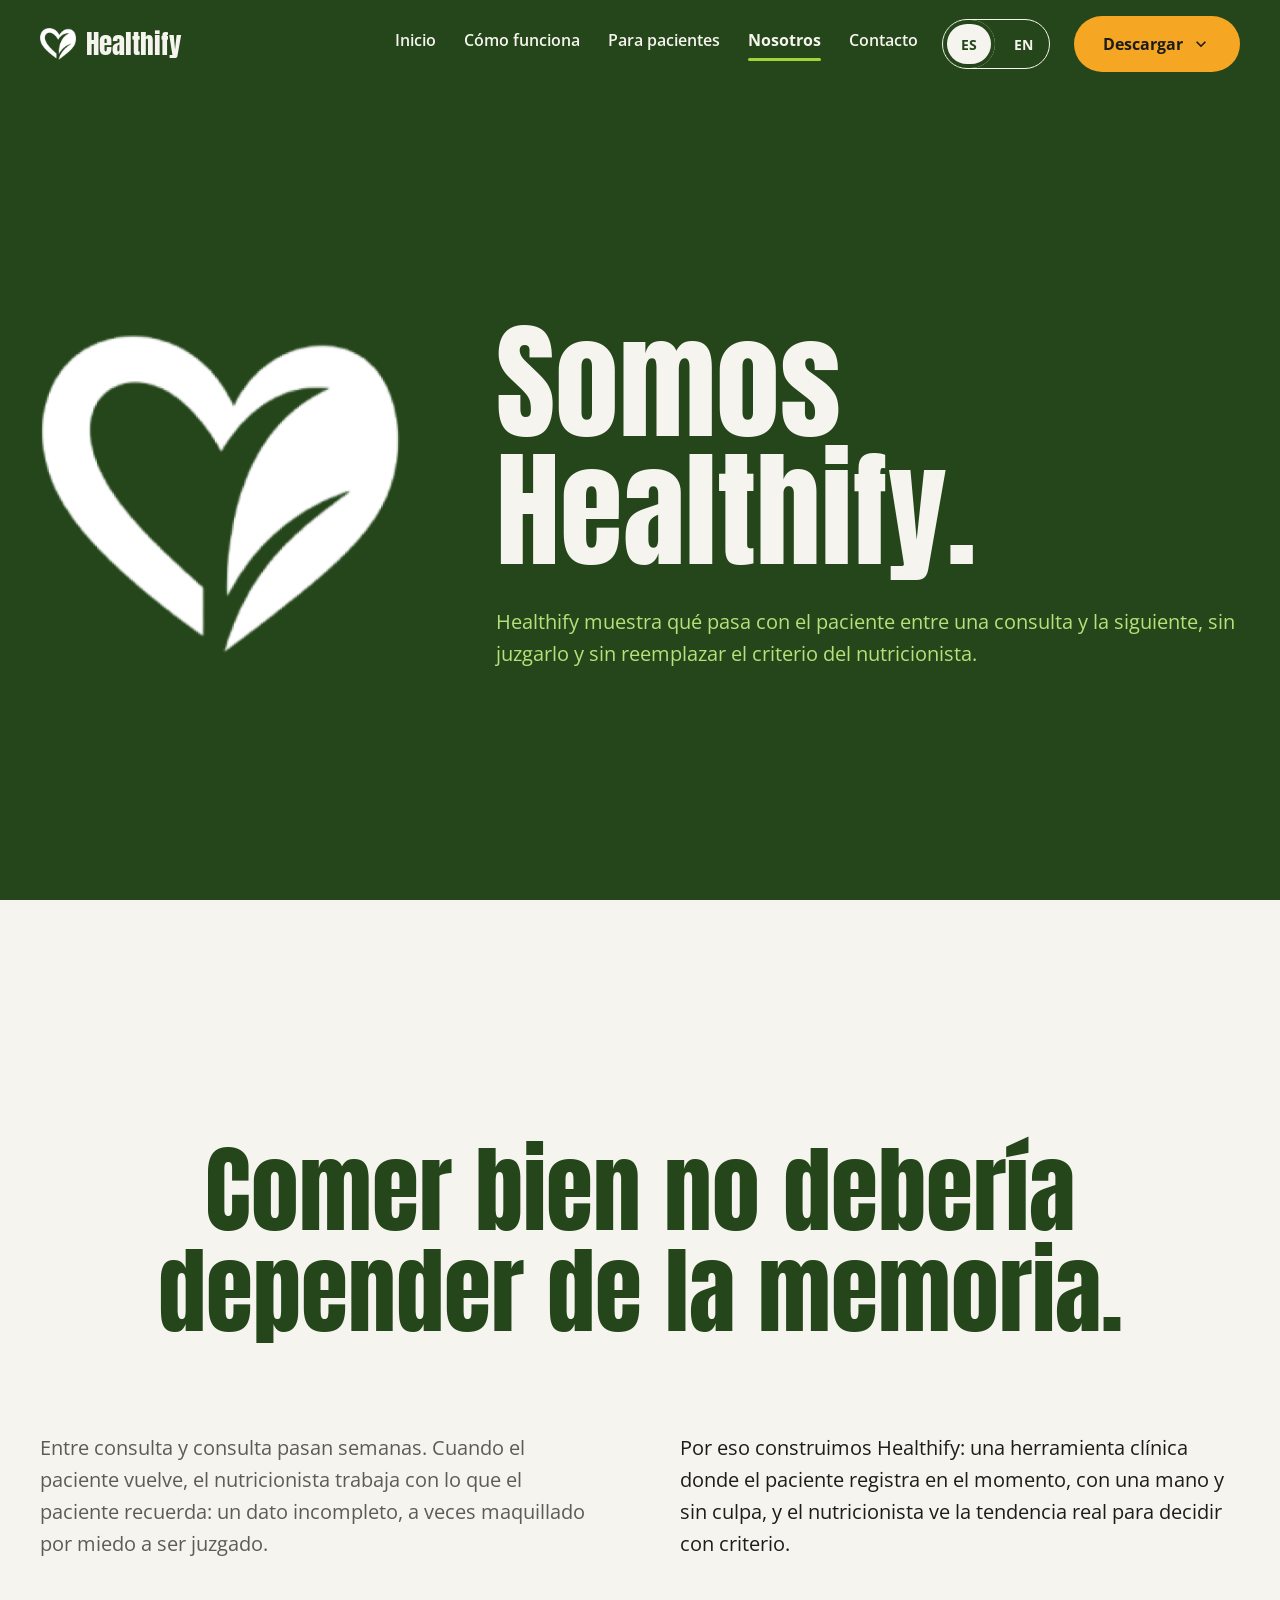
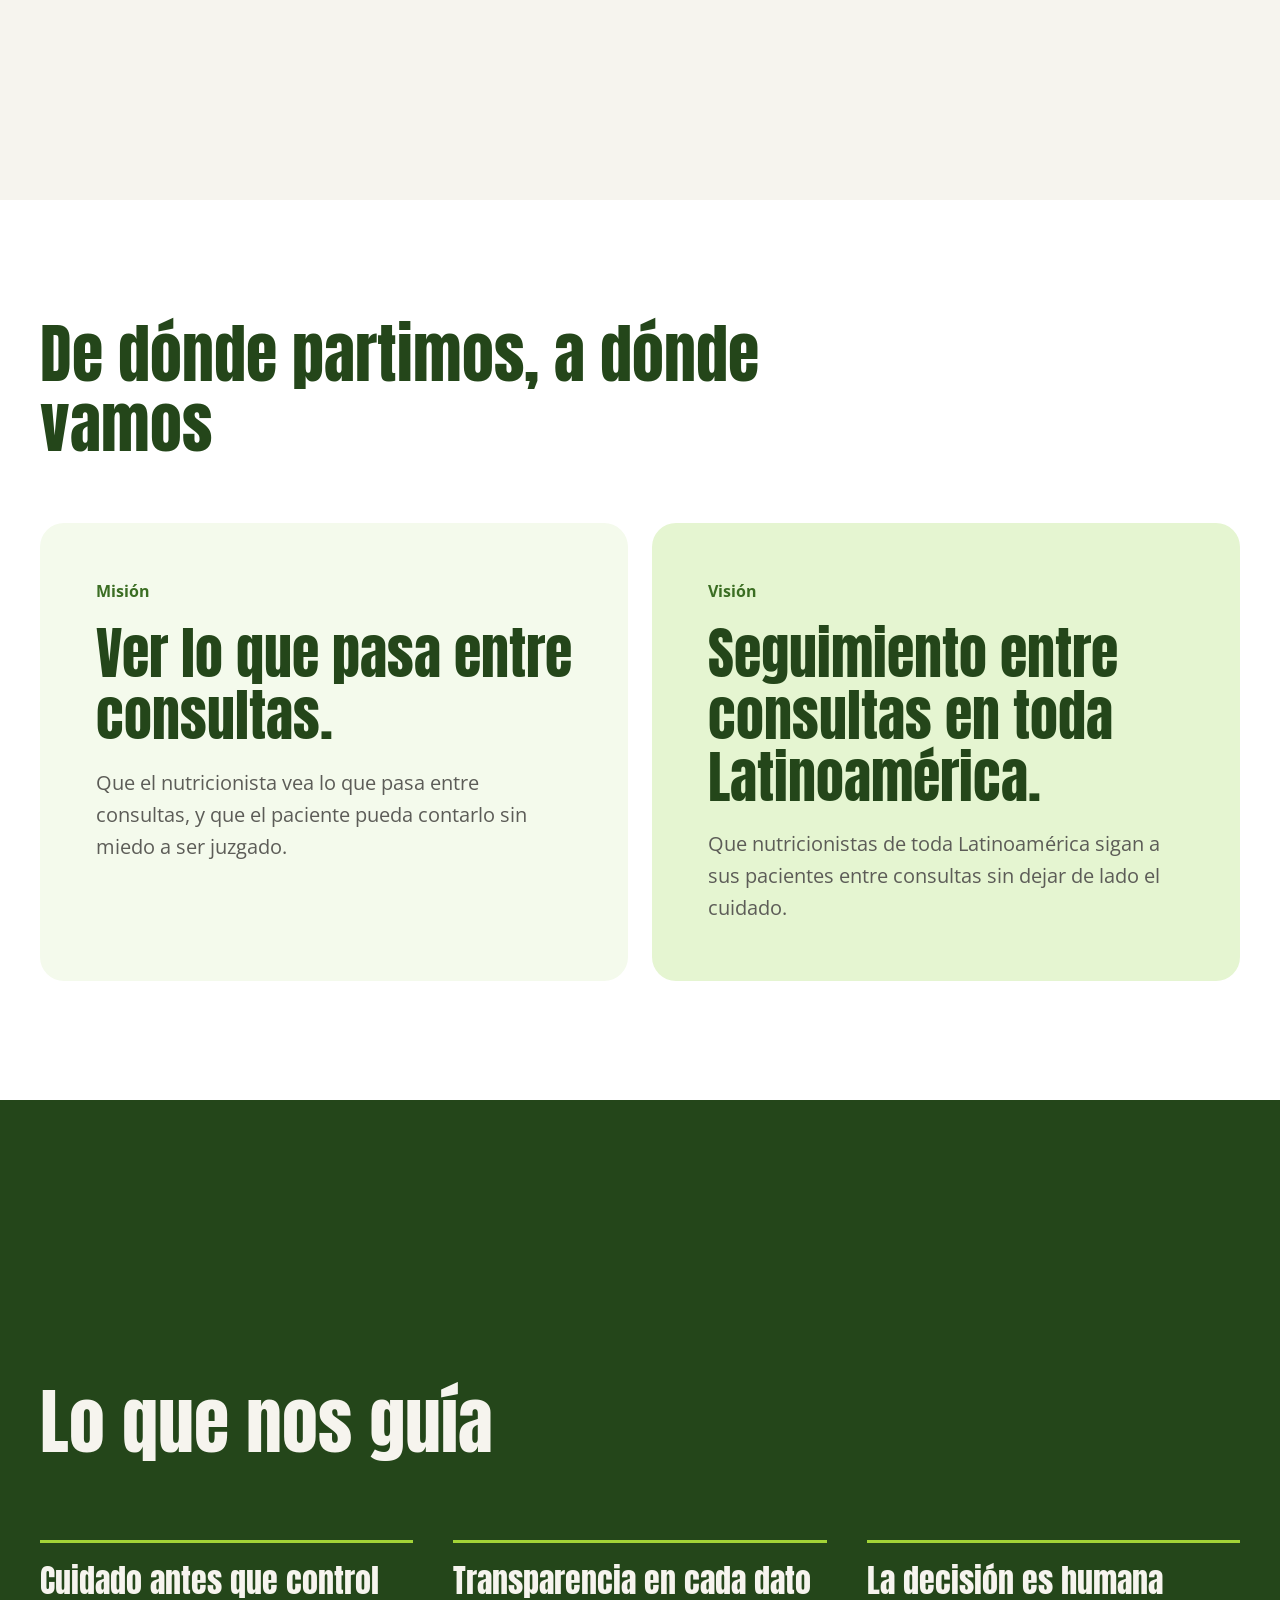
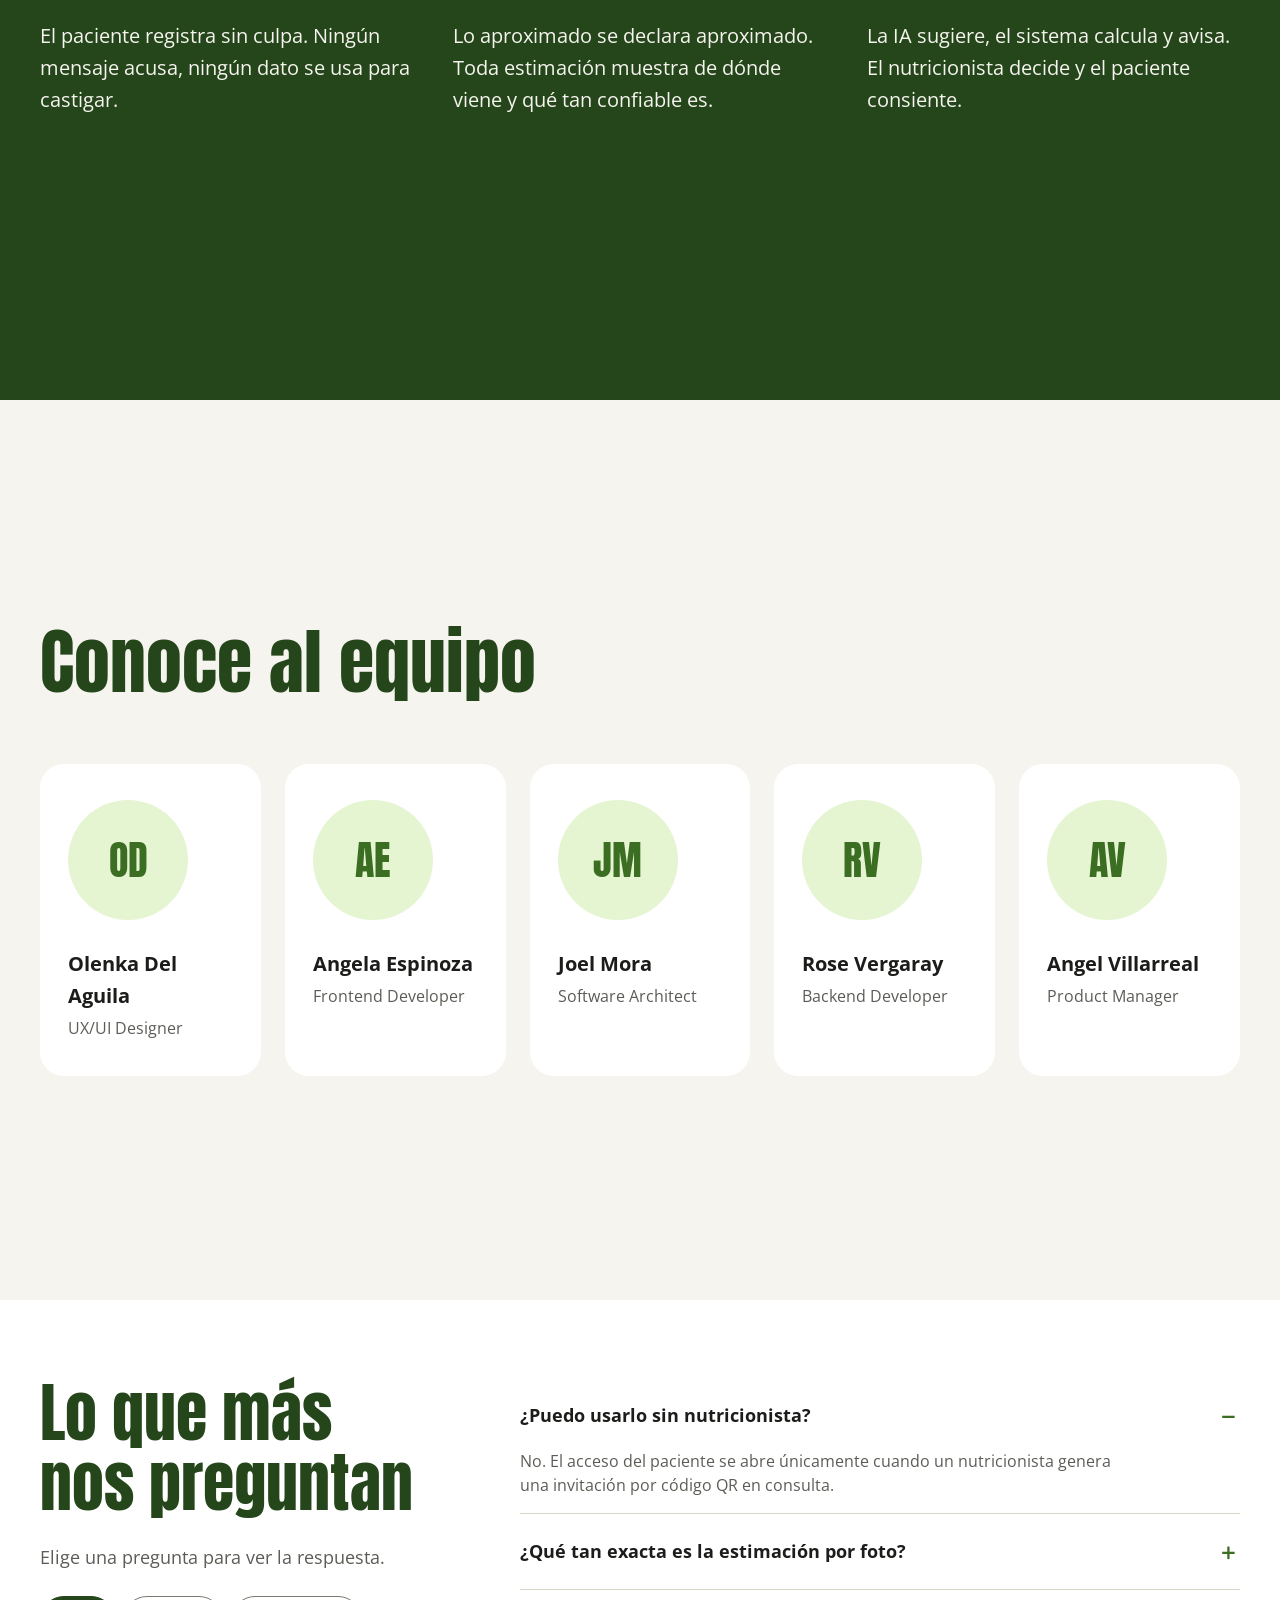
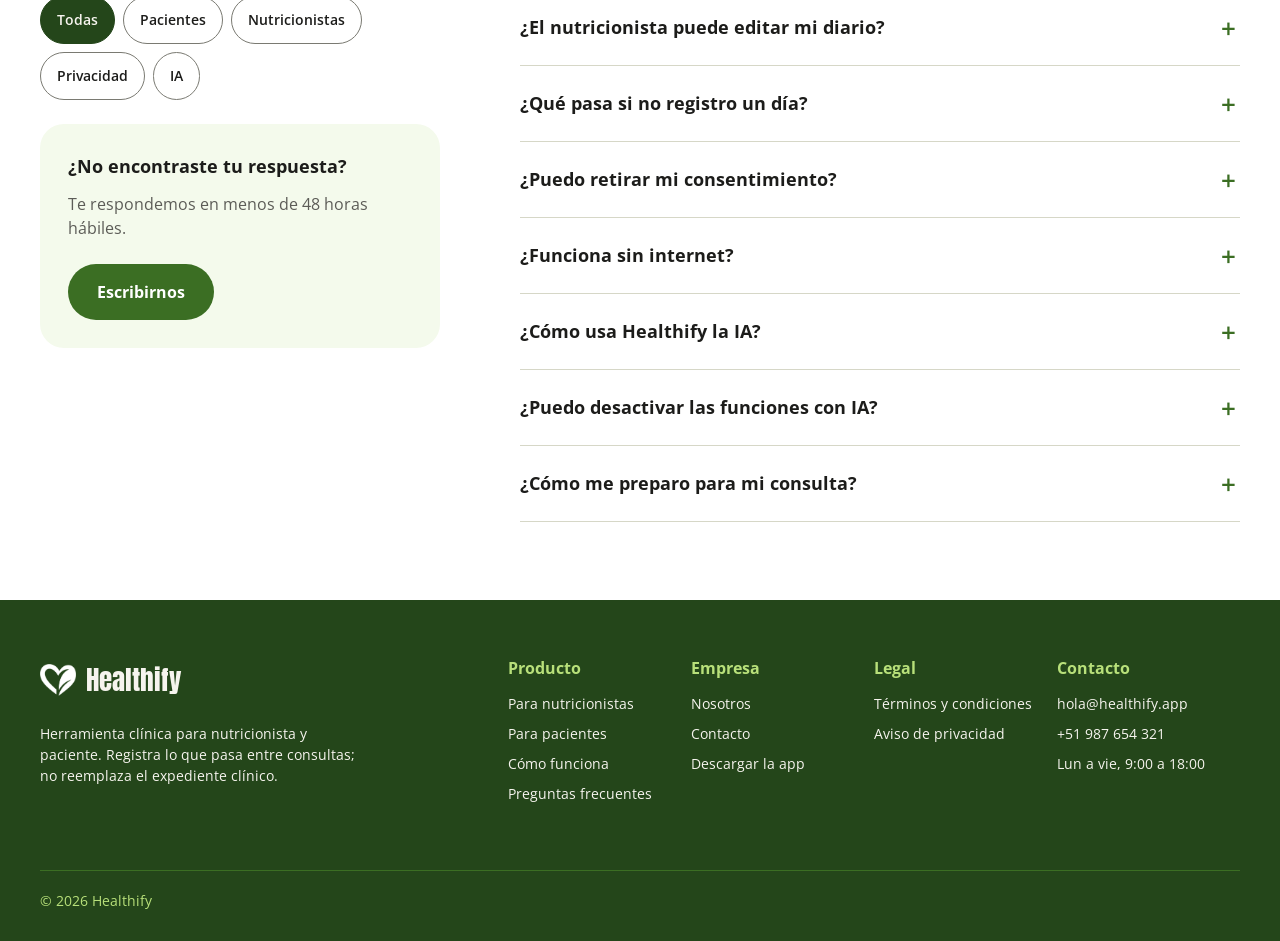
==== commit 84cc6efc: "feat(pages): update header download disclosure and footer links across secondary pages" ====
--- a/about-us.html
+++ b/about-us.html
@@ -42,7 +42,25 @@
             <button class="lang-switch__opt" type="button" data-lang="es" lang="es" aria-pressed="true" aria-label="Español">ES</button>
             <button class="lang-switch__opt" type="button" data-lang="en" lang="en" aria-pressed="false" aria-label="English">EN</button>
           </div>
-      <a class="btn btn--primary header__cta" href="https://appdistribution.firebase.dev/i/1dec518f210ca662" data-i18n="cta_download">Descargar para Android</a>
+      <div class="header-download" data-download>
+        <button class="btn btn--primary header__cta" type="button" aria-expanded="false" aria-controls="header-download-list"
+                aria-label="Elegir qué app descargar" data-i18n-aria="header_download_aria" data-download-toggle>
+          <span data-i18n="header_download">Descargar</span>
+          <span class="icon-chevron" aria-hidden="true"></span>
+        </button>
+        <ul class="header-download__panel" id="header-download-list" hidden>
+          <li><a class="header-download__opt" href="https://appdistribution.firebase.dev/i/ff7af63bc7988299">
+            <span class="header-download__logo"><img src="assets/icons/flutter.svg" width="24" height="24" alt="" aria-hidden="true" /></span>
+            <span class="header-download__text"><span class="header-download__title" data-i18n="download_nutri">Nutricionista</span><span class="header-download__sub" data-i18n="download_nutri_sub">App Flutter · Android 7.0 o superior</span></span>
+            <span class="header-download__arrow" aria-hidden="true"></span>
+          </a></li>
+          <li><a class="header-download__opt" href="https://appdistribution.firebase.dev/i/1dec518f210ca662">
+            <span class="header-download__logo"><img src="assets/icons/android.svg" width="24" height="24" alt="" aria-hidden="true" /></span>
+            <span class="header-download__text"><span class="header-download__title" data-i18n="download_patient">Paciente</span><span class="header-download__sub" data-i18n="download_patient_sub">App nativa · Android 7.0 o superior</span></span>
+            <span class="header-download__arrow" aria-hidden="true"></span>
+          </a></li>
+        </ul>
+      </div>
       <button class="menu-toggle" type="button" aria-expanded="false" aria-controls="mobile-menu"
               aria-label="Abrir menú" data-menu-toggle>
         <svg class="icon-open" width="20" height="14" viewBox="0 0 20 14" aria-hidden="true" focusable="false"><path d="M0 1h20M0 7h20M0 13h20" stroke="currentColor" stroke-width="2"/></svg>
@@ -68,7 +86,14 @@
             <button class="lang-switch__opt" type="button" data-lang="en" lang="en" aria-pressed="false" aria-label="English">EN</button>
           </div>
         </div>
-        <a class="btn btn--primary" href="https://appdistribution.firebase.dev/i/1dec518f210ca662" data-i18n="cta_download">Descargar para Android</a>
+        <div class="download mobile-menu__download">
+          <p class="download__label" data-i18n="download_label">Descarga Healthify para Android</p>
+          <div class="download__buttons">
+            <a class="btn btn--primary" href="https://appdistribution.firebase.dev/i/ff7af63bc7988299"><span class="btn__logo"><img src="assets/icons/flutter.svg" width="24" height="24" alt="" aria-hidden="true" /></span><span data-i18n="download_nutri">Nutricionista</span></a>
+            <a class="btn btn--cream" href="https://appdistribution.firebase.dev/i/1dec518f210ca662"><span class="btn__logo"><img src="assets/icons/android.svg" width="24" height="24" alt="" aria-hidden="true" /></span><span data-i18n="download_patient">Paciente</span></a>
+          </div>
+          <p class="download__req" data-i18n="download_req">Android 7.0 o superior</p>
+        </div>
       </div>
     </div>
   </header>
@@ -224,7 +249,7 @@
             <ul>
               <li><a href="about-us.html" data-i18n="nav_about">Nosotros</a></li>
               <li><a href="contact.html" data-i18n="nav_contact">Contacto</a></li>
-              <li><a href="https://appdistribution.firebase.dev/i/1dec518f210ca662" data-i18n="footer_download">Descargar la app</a></li>
+              <li><a href="https://appdistribution.firebase.dev/i/ff7af63bc7988299" data-i18n="footer_download">Descargar la app</a></li>
             </ul>
           </div>
           <div class="footer__col">
--- a/css/styles.css
+++ b/css/styles.css
@@ -159,6 +159,28 @@
 .btn--outline:hover { background: var(--green-50); }
 .btn--green { background: var(--green-700); color: var(--white); }
 .btn--green:hover { background: var(--green-900); }
+.btn--cream { background: var(--cream); color: var(--ink); }
+.btn--cream:hover { background: var(--neutral-100); }
+.btn__logo { display: inline-flex; flex: none; width: 24px; height: 24px; }
+.btn__logo img { width: 100%; height: 100%; object-fit: contain; }
+
+/* Elegir app: etiqueta, Nutricionista / Paciente y el requisito (hero y menú mobile) */
+.download { display: grid; text-align: center; }
+.download__label { font: var(--t-label-16); color: var(--lime-200); }
+.download__buttons { display: grid; gap: 12px; margin-top: 12px; }
+.download__buttons .btn { width: 100%; gap: 10px; }
+.download__req { font: var(--t-body-14); color: var(--cream); margin-top: 14px; }
+
+/* Íconos de una sola tinta: el SVG es la máscara y el color sale de currentColor */
+.icon-chevron, .header-download__arrow {
+  flex: none; width: 20px; height: 20px; background: currentColor;
+  -webkit-mask: url("../assets/icons/chevron-down.svg") center / contain no-repeat;
+          mask: url("../assets/icons/chevron-down.svg") center / contain no-repeat;
+}
+.header-download__arrow {
+  -webkit-mask-image: url("../assets/icons/chevron-right.svg");
+          mask-image: url("../assets/icons/chevron-right.svg");
+}
 .btn[aria-disabled="true"] { cursor: progress; }
 /* Botones de ejemplo dentro de una maqueta: misma forma, no interactivos */
 .btn--static { cursor: default; pointer-events: none; }
@@ -172,6 +194,15 @@
 }
 .site-header.is-stuck { box-shadow: 0 6px 20px rgba(28, 28, 26, .18); }
 .site-header.is-hidden { transform: translateY(-100%); box-shadow: none; }
+/* Escritorio: al bajar, el header se compacta 16 px. El margen compensa la altura
+   para que el contenido no salte (el hueco original ya está fuera de la vista). */
+@media (min-width: 1200px) {
+  .header__inner { transition: height .3s ease; }
+  .brand__logo { transition: transform .3s ease; }
+  .site-header.is-compact { margin-bottom: 16px; }
+  .site-header.is-compact .header__inner { height: calc(var(--header-h) - 16px); }
+  .site-header.is-compact .brand__logo { transform: scale(.85); }
+}
 .header__inner {
   display: flex; align-items: center; gap: 24px;
   height: var(--header-h);
@@ -215,7 +246,31 @@
   box-shadow: inset 0 0 0 4px var(--green-900);
 }
 
-.header__cta { flex: none; }
+.header-download { position: relative; flex: none; }
+.header__cta[aria-expanded="true"] .icon-chevron { transform: rotate(180deg); }
+.header-download__panel {
+  --focus: var(--green-700);
+  position: absolute; top: calc(100% + 8px); right: 0; z-index: 41;
+  width: max-content; min-width: 360px; padding: 8px;
+  background: var(--cream); color: var(--ink);
+  border-radius: var(--r-16); box-shadow: 0 8px 24px rgba(28, 28, 26, .3);
+}
+.header-download__panel li + li { border-top: 1px solid var(--line); }
+.header-download__opt {
+  display: flex; align-items: center; gap: 14px;
+  padding: 12px 16px; border-radius: var(--r-12);
+  color: var(--ink); text-decoration: none;
+}
+.header-download__opt:hover, .header-download__opt:focus-visible { background: var(--green-50); }
+.header-download__logo {
+  display: grid; place-items: center; flex: none;
+  width: 40px; height: 40px; border-radius: 50%; background: var(--green-100);
+}
+.header-download__logo img { width: 24px; height: 24px; object-fit: contain; }
+.header-download__text { display: grid; flex: 1; }
+.header-download__title { font: var(--t-strong-16); }
+.header-download__sub { font: var(--t-body-14); color: var(--text-2); white-space: nowrap; }
+.header-download__arrow { margin-left: auto; color: var(--green-700); }
 
 .menu-toggle {
   display: none; margin-left: auto;
@@ -262,7 +317,7 @@
 .mobile-menu .btn { width: 100%; }
 
 @media (max-width: 1199.98px) {
-  .nav, .site-header .lang-switch--header, .header__cta { display: none; }
+  .nav, .site-header .lang-switch--header, .header-download { display: none; }
   .menu-toggle { display: inline-flex; }
 }
 @media (min-width: 1200px) {
@@ -334,15 +389,7 @@
 .hero__content { padding-top: 24px; }
 .hero__title { font: var(--t-m-display); }
 .hero__lead { font: var(--t-body-16); color: var(--lime-200); margin-top: 16px; }
-.hero__actions { display: grid; gap: 12px; margin-top: 24px; }
-.hero__actions .btn { width: 100%; }
-.hero__invite {
-  display: inline-block; margin-top: 16px;
-  font: var(--t-label-16); color: var(--cream);
-  text-decoration: underline; text-underline-offset: 3px;
-  border-radius: var(--r-8);
-}
-.hero__invite:hover { text-decoration-thickness: 2px; }
+.hero__download { margin-top: 24px; }
 .hero__shots { position: relative; height: 282px; margin-top: 32px; overflow: hidden; }
 .hero__panel, .hero__phone--side { display: none; }
 .hero__phone--main { --pw: 240px; position: absolute; left: 50%; top: 0; transform: translateX(-50%); }
@@ -359,9 +406,9 @@
   .hero__content { padding-top: 40px; text-align: center; }
   .hero__title { font: var(--t-display-m); max-width: 880px; margin-inline: auto; }
   .hero__lead { font: var(--t-body-20); max-width: 780px; margin: 30px auto 0; }
-  .hero__actions { display: flex; justify-content: center; gap: 16px; margin-top: 56px; }
-  .hero__actions .btn { width: auto; }
-  .hero__invite { margin-top: 20px; }
+  .hero__download { margin-top: 30px; }
+  .hero__download .download__buttons { display: flex; justify-content: center; gap: 16px; }
+  .hero__download .btn { width: auto; }
   .hero__shots { flex: 1 0 324px; height: auto; margin-top: 46px; }
   .hero__panel {
     display: block; position: absolute; top: 160px; left: 50%;
@@ -501,7 +548,19 @@
 .steps { background: var(--white); padding-block: 48px 40px; overflow: hidden; }
 .steps__head { display: grid; gap: 16px; }
 .steps__lead { font: var(--t-body-16); color: var(--text-2); }
-.steps__dots { display: flex; align-items: center; gap: 0; margin: 16px 0 8px -4px; }
+.steps__dots {
+  display: flex; align-items: center; gap: 0; margin: 16px 0 8px -4px; width: fit-content;
+  position: relative; isolation: isolate; --progress: 0;
+}
+/* Riel de progreso entre el primer y el último punto; se llena hasta el paso actual */
+.steps__dots::before, .steps__dots::after {
+  content: ""; position: absolute; z-index: -1; left: 24px; right: 24px; top: 23px; height: 2px;
+  border-radius: var(--r-pill); background: var(--line);
+}
+.steps__dots::after {
+  background: var(--green-700); transform: scaleX(var(--progress)); transform-origin: left;
+  transition: transform .4s cubic-bezier(.2, .7, .2, 1);
+}
 .steps__dot {
   width: 48px; height: 48px; display: grid; place-items: center; border-radius: var(--r-pill);
 }
@@ -544,9 +603,12 @@
     display: grid; grid-template-columns: repeat(4, 1fr); gap: 32px;
     margin: 58px 0 0; padding: 0; overflow: visible; position: relative;
   }
-  .steps__list::before {
+  .steps__list::before, .steps__list::after {
     content: ""; position: absolute; left: 20px; right: 20px; top: 19px; height: 2px; background: var(--line);
   }
+  /* Línea de progreso: se dibuja al entrar la sección (initStepsLine) */
+  .steps__list::after { background: var(--green-700); transform-origin: left; }
+  .step__num { z-index: 1; }
   .step { background: none; padding: 0; overflow: visible; }
   .step__num {
     position: relative; display: grid; place-items: center;
@@ -638,6 +700,21 @@
 }
 .patients__visual { position: relative; height: 448px; overflow: hidden; }
 .patients__visual .phone { --pw: 260px; position: absolute; left: 50%; top: 24px; transform: translateX(-50%); }
+/* Pantallas apiladas; sin JS solo se ve la primera */
+.phone[data-rotate] { display: grid; }
+.phone[data-rotate] > .phone__screen { grid-area: 1 / 1; transition: opacity .8s ease; }
+.phone[data-rotate] > .phone__screen:not(:first-child),
+.phone[data-rotate].is-rotating > .phone__screen:not(.is-active) { opacity: 0; }
+.phone[data-rotate].is-rotating > .phone__screen.is-active { opacity: 1; }
+.rotate-toggle {
+  position: absolute; right: 16px; bottom: 16px; z-index: 1;
+  display: grid; place-items: center; width: 44px; height: 44px; border-radius: var(--r-pill);
+  background: var(--white); color: var(--green-900); border: 1px solid var(--line);
+}
+.rotate-toggle[hidden] { display: none; }
+.rotate-toggle:hover { background: var(--green-50); }
+.rotate-toggle__play, .rotate-toggle.is-paused .rotate-toggle__pause { display: none; }
+.rotate-toggle.is-paused .rotate-toggle__play { display: block; }
 
 @media (min-width: 1024px) {
   .patients { display: grid; grid-template-columns: 1fr 1fr; }
@@ -653,41 +730,98 @@
 }
 
 /* 07 · Prueba social */
-.proof { background: var(--white); padding-block: 54px; }
-.proof__grid { display: grid; gap: 12px; }
+/* Las dos citas se leen como un chat: nutricionista a la izquierda, paciente a la derecha y más abajo. */
+.proof {
+  background: var(--white); min-height: 844px; padding-block: 32px;
+  display: flex; flex-direction: column; justify-content: center;
+}
+.proof__inner { display: flex; flex-direction: column; gap: 24px; }
+.proof__head { display: grid; gap: 8px; }
+.proof__eyebrow { font: 600 12px/1.5 var(--font-body); letter-spacing: 1.2px; text-transform: uppercase; color: var(--green-700); }
+.proof__title { font: 400 30px/1.1 var(--font-heading); text-wrap: balance; }
+
+.proof__chat { display: grid; gap: 16px; }
+.proof__msg { display: flex; flex-direction: column; align-items: flex-start; gap: 8px; min-width: 0; }
+.proof__msg--nutri { padding-right: 28px; }
+.proof__msg--patient { padding-left: 28px; align-items: flex-end; }
+.proof__tag {
+  font: 600 11px/1.5 var(--font-body); letter-spacing: 1px; text-transform: uppercase;
+  padding: 4px 12px; border-radius: var(--r-pill);
+  background: var(--green-900); color: var(--white);
+}
+.proof__msg--patient .proof__tag { background: var(--lime-400); color: var(--green-900); }
+
 .quote {
-  display: flex; flex-direction: column; justify-content: space-between; gap: 16px;
-  background: var(--cream); border-radius: var(--r-24); padding: 20px 24px;
-}
-.quote blockquote p { font: var(--t-m-subtitle); color: var(--green-900); }
-.quote figcaption { font: var(--t-body-14); color: var(--text-2); }
-.criteria { background: var(--green-50); border-radius: var(--r-24); padding: 20px 24px 20px; }
-.criteria__title { font: var(--t-m-title); color: var(--green-900); }
-.criteria__list { margin-top: 12px; }
-.criteria__list li {
-  position: relative; padding: 11px 0 10px 20px;
-  font: var(--t-body-14); border-top: 1px solid var(--line);
-}
-.criteria__list li:first-child { border-top: 0; }
-.criteria__list li::before {
-  content: ""; position: absolute; left: 0; top: 18px;
-  width: 8px; height: 8px; border-radius: var(--r-pill); background: var(--lime-400);
-}
-
-@media (min-width: 1024px) {
-  .proof { display: flex; flex-direction: column; justify-content: center; padding-block: 120px; }
-  .proof__grid { grid-template-columns: minmax(0, 364fr) minmax(0, 364fr) minmax(0, 424fr); gap: 24px; min-height: 500px; }
-  .criteria { margin-left: 20px; }
-  .quote { padding: 44px 36px; }
-  .quote blockquote p { font: 400 34px/1.15 var(--font-heading); }
-  .quote figcaption { font: 400 15px/1.5 var(--font-body); }
-  .criteria { padding: 44px 36px 36px; }
-  .criteria__title { font: var(--t-title-m); }
-  .criteria__list { margin-top: 59px; }
-  .criteria__list li { padding: 18px 0 20px 24px; font: var(--t-body-16); }
-  .criteria__list li:first-child { border-top: 1px solid var(--line); }
-  .criteria__list li:last-child { padding-bottom: 0; }
-  .criteria__list li::before { width: 10px; height: 10px; top: 26px; }
+  width: 100%; display: flex; flex-direction: column; gap: 16px; padding: 20px;
+  background: var(--green-100); border-radius: 20px 20px 20px 4px;
+}
+.quote blockquote p { font: 400 20px/1.15 var(--font-heading); color: var(--green-900); }
+.quote__author { display: flex; align-items: center; gap: 12px; }
+.quote__avatar {
+  flex: none; display: grid; place-items: center; width: 40px; height: 40px; border-radius: var(--r-pill);
+  background: var(--green-900); color: var(--white); font: 400 15px/1 var(--font-heading);
+}
+.quote__who { display: grid; }
+.quote__name { font: 600 14px/1.5 var(--font-body); color: var(--ink); }
+.quote__role { font: 400 12px/1.5 var(--font-body); color: var(--text-2); }
+/* Blanco sobre --green-700: 6.1:1; --green-100 sobre --green-700: 5.3:1 (AA) */
+.proof__msg--patient .quote { background: var(--green-700); border-radius: 20px 20px 4px 20px; }
+.proof__msg--patient .quote blockquote p,
+.proof__msg--patient .quote__name { color: var(--white); }
+.proof__msg--patient .quote__role { color: var(--green-100); }
+.proof__msg--patient .quote__avatar { background: var(--lime-400); color: var(--green-900); }
+/* Burbuja "escribiendo…" (la crea initProofChat solo si hay animaciones) */
+.proof__msg { position: relative; }
+.proof__typing {
+  position: absolute; left: 0; top: 0; opacity: 0;
+  display: inline-flex; gap: 5px; padding: 14px 18px;
+  background: var(--green-100); border-radius: 20px 20px 20px 4px;
+}
+.proof__typing i { width: 8px; height: 8px; border-radius: var(--r-pill); background: var(--green-900); }
+.proof__msg--patient .proof__typing { left: auto; right: 0; background: var(--green-700); border-radius: 20px 20px 4px 20px; }
+.proof__msg--patient .proof__typing i { background: var(--white); }
+
+.proof__trust { display: grid; gap: 10px; }
+.proof__trust-title { font: 600 11px/1.5 var(--font-body); letter-spacing: 1px; text-transform: uppercase; color: var(--text-2); }
+.proof__chips { display: grid; gap: 6px; }
+.proof__chip {
+  display: flex; align-items: center; gap: 8px; padding: 8px 14px 8px 10px;
+  background: var(--green-50); border: 1px solid var(--line); border-radius: var(--r-16);
+  font: 400 13px/1.4 var(--font-body); color: var(--ink);
+}
+.proof__check { flex: none; width: 18px; height: 18px; }
+.proof__check circle { fill: var(--lime-400); }
+.proof__check path {
+  fill: none; stroke: var(--green-900); stroke-width: 2px; vector-effect: non-scaling-stroke;
+  stroke-linecap: round; stroke-linejoin: round;
+}
+
+@media (min-width: 1024px) {
+  .proof { min-height: var(--screen); padding-block: 96px; }
+  .proof__inner { gap: 40px; }
+  .proof__head { gap: 16px; text-align: center; }
+  .proof__eyebrow { font-size: 14px; letter-spacing: 1.5px; }
+  .proof__title { font: var(--t-headline-m); }
+
+  .proof__chat { grid-template-columns: 1fr 1fr; gap: 32px; align-items: start; }
+  .proof__msg { gap: 16px; }
+  .proof__msg--nutri { padding-right: 0; }
+  .proof__msg--patient { padding-left: 0; padding-top: 56px; }
+  .proof__tag { font-size: 12px; letter-spacing: 1.2px; padding: 6px 14px; }
+
+  .quote { gap: 28px; padding: 36px; border-radius: 28px 28px 28px 4px; }
+  .proof__msg--patient .quote { border-radius: 28px 28px 4px 28px; }
+  .quote blockquote p { font-size: 30px; }
+  .quote__author { gap: 16px; }
+  .quote__avatar { width: 56px; height: 56px; font-size: 20px; }
+  .quote__name { font-size: 16px; }
+  .quote__role { font-size: 14px; }
+
+  .proof__trust { gap: 16px; justify-items: center; }
+  .proof__trust-title { font-size: 14px; letter-spacing: 1.5px; }
+  .proof__chips { display: flex; flex-wrap: wrap; justify-content: center; gap: 12px; max-width: 860px; }
+  .proof__chip { gap: 10px; padding: 12px 20px 12px 14px; border-radius: var(--r-pill); font: 400 15px/1.5 var(--font-body); }
+  .proof__check { width: 20px; height: 20px; }
 }
 
 /* 08 · CTA final */
@@ -1090,6 +1224,11 @@
   .btn--primary:hover { transform: translateY(-2px); box-shadow: 0 8px 20px rgba(245, 166, 35, .35); }
   .btn--primary:active { transform: none; box-shadow: none; }
 
+  .icon-chevron { transition: transform .2s ease; }
+  .header-download__opt { transition: background-color .15s ease; }
+  .header-download__panel:not([hidden]) { animation: dropdown-in .16s ease-out both; }
+  @keyframes dropdown-in { from { opacity: 0; transform: translateY(-4px); } }
+
   .js .reveal {
     opacity: 0; transform: translateY(24px);
     transition: opacity .7s ease, transform .7s cubic-bezier(.2, .7, .2, 1);
@@ -1097,20 +1236,100 @@
   }
   .js .reveal.is-visible { opacity: 1; transform: none; }
 
-  .js .hero__title, .js .hero__lead, .js .hero__actions, .js .hero__invite, .js .hero__shots,
+  .js .hero__title, .js .hero__lead, .js .hero__download, .js .hero__shots,
   .js .about-hero .container > * {
     animation: hero-in .8s cubic-bezier(.2, .7, .2, 1) both;
   }
   .js .hero__lead, .js .about-hero .container > :nth-child(2) { animation-delay: .1s; }
-  .js .hero__actions, .js .about-hero .container > :nth-child(3) { animation-delay: .2s; }
-  .js .hero__invite { animation-delay: .28s; }
+  .js .hero__download, .js .about-hero .container > :nth-child(3) { animation-delay: .2s; }
   .js .hero__shots { animation-delay: .3s; animation-name: hero-media-in; }
   @keyframes hero-in { from { opacity: 0; transform: translateY(24px); } }
   @keyframes hero-media-in { from { opacity: 0; transform: translateY(32px) scale(.97); } }
-}
+
+  /* Cambio de idioma: fundido simple, sin el desplazamiento de la navegación entre páginas */
+  .vt-lang::view-transition-old(root), .vt-lang::view-transition-old(site-header) { animation: vt-out .18s ease both; }
+  .vt-lang::view-transition-new(root), .vt-lang::view-transition-new(site-header) { animation: vt-fade .3s ease both; }
+  @keyframes vt-fade { from { opacity: 0; } }
+
+  /* Botón principal: un brillo lo recorre al aparecer (initButtonShine) y en cada hover */
+  .btn--primary { position: relative; isolation: isolate; overflow: hidden; }
+  .btn--primary::after {
+    content: ""; position: absolute; inset: 0; z-index: -1; pointer-events: none;
+    background: linear-gradient(105deg, transparent 30%, rgba(255, 255, 255, .55) 50%, transparent 70%);
+    transform: translateX(-120%);
+  }
+  .btn--primary.is-shine::after { animation: btn-shine 1s .5s ease both; }
+  .btn--primary:hover::after { animation: btn-shine .8s ease; }
+  @keyframes btn-shine { to { transform: translateX(120%); } }
+
+  /* 03 · La línea de pasos se dibuja y cada número se enciende cuando la línea lo alcanza */
+  .js .steps__list::after { transition: transform 1.2s linear .2s; }
+  .js .steps__list:not(.is-drawn)::after { transform: scaleX(0); }
+  .js .step__num {
+    transition: background-color .3s ease, color .3s ease, transform .4s cubic-bezier(.3, 1.6, .5, 1);
+    transition-delay: calc(.2s + var(--reveal-i, 0) * .4s);
+  }
+  .js .steps__list:not(.is-drawn) .step__num { background: var(--line); color: var(--text-2); transform: scale(.8); }
+
+  /* 07 · Prueba social como chat (initProofChat añade .is-chat y luego cada paso) */
+  .js .proof.is-chat .proof__tag,
+  .js .proof.is-chat .quote,
+  .js .proof.is-chat .proof__trust-title,
+  .js .proof.is-chat .proof__chip {
+    opacity: 0; transform: translateY(16px);
+    transition: opacity .5s ease, transform .6s cubic-bezier(.2, .7, .2, 1);
+  }
+  .js .proof.is-chat .proof__msg--nutri .quote { transform: translateY(12px) scale(.96); transform-origin: left bottom; }
+  .js .proof.is-chat .proof__msg--patient .quote { transform: translateY(12px) scale(.96); transform-origin: right bottom; }
+  .js .proof.is-nutri-typing .proof__msg--nutri > .proof__tag,
+  .js .proof.is-nutri .proof__msg--nutri .quote,
+  .js .proof.is-patient-typing .proof__msg--patient > .proof__tag,
+  .js .proof.is-patient .proof__msg--patient .quote,
+  .js .proof.is-trust .proof__trust-title,
+  .js .proof.is-trust .proof__chip { opacity: 1; transform: none; }
+  .js .proof.is-trust .proof__chip { transition-delay: calc(.1s + var(--chip-i, 0) * 90ms); }
+  .proof__typing { transition: opacity .2s ease; }
+  .proof.is-nutri-typing:not(.is-nutri) .proof__msg--nutri .proof__typing,
+  .proof.is-patient-typing:not(.is-patient) .proof__msg--patient .proof__typing { opacity: 1; }
+  .proof.is-nutri-typing:not(.is-nutri) .proof__msg--nutri .proof__typing i,
+  .proof.is-patient-typing:not(.is-patient) .proof__msg--patient .proof__typing i { animation: typing-dot 1s ease-in-out infinite; }
+  .proof__typing i:nth-child(2) { animation-delay: .15s; }
+  .proof__typing i:nth-child(3) { animation-delay: .3s; }
+  @keyframes typing-dot {
+    0%, 60%, 100% { transform: none; opacity: .5; }
+    30% { transform: translateY(-4px); opacity: 1; }
+  }
+
+  /* Inicio: al entrar cada sección, su borde superior parte del color de la anterior
+     y se funde con el propio mientras sube. Solo donde hay animaciones ligadas al scroll. */
+  @supports (animation-timeline: view()) {
+    .page-home .value    { --bg-from: var(--green-900); }
+    .page-home .steps    { --bg-from: var(--cream); }
+    .page-home .between  { --bg-from: var(--white); }
+    .page-home .pros     { --bg-from: var(--cream); }
+    .page-home .patients { --bg-from: var(--green-900); }
+    .page-home .proof    { --bg-from: var(--green-100); }
+    .page-home .cta      { --bg-from: var(--white); }
+    .page-home main > section:not(.hero) {
+      --tint-color: color-mix(in srgb, var(--bg-from) var(--tint), transparent);
+      background-image: linear-gradient(var(--tint-color), var(--tint-color));
+      animation: section-tint linear both;
+      animation-timeline: view();
+      animation-range: entry 0% entry 40%;
+    }
+    @keyframes section-tint { from { --tint: 100%; } to { --tint: 0%; } }
+  }
+}
+
+@property --tint { syntax: '<percentage>'; inherits: false; initial-value: 0%; }
 
 @media print {
   .js .reveal { opacity: 1 !important; transform: none !important; }
+  .js .proof.is-chat .proof__tag, .js .proof.is-chat .quote,
+  .js .proof.is-chat .proof__trust-title, .js .proof.is-chat .proof__chip {
+    opacity: 1 !important; transform: none !important;
+  }
+  .proof__typing, .rotate-toggle { display: none !important; }
   .site-header { position: static; }
 }
 
